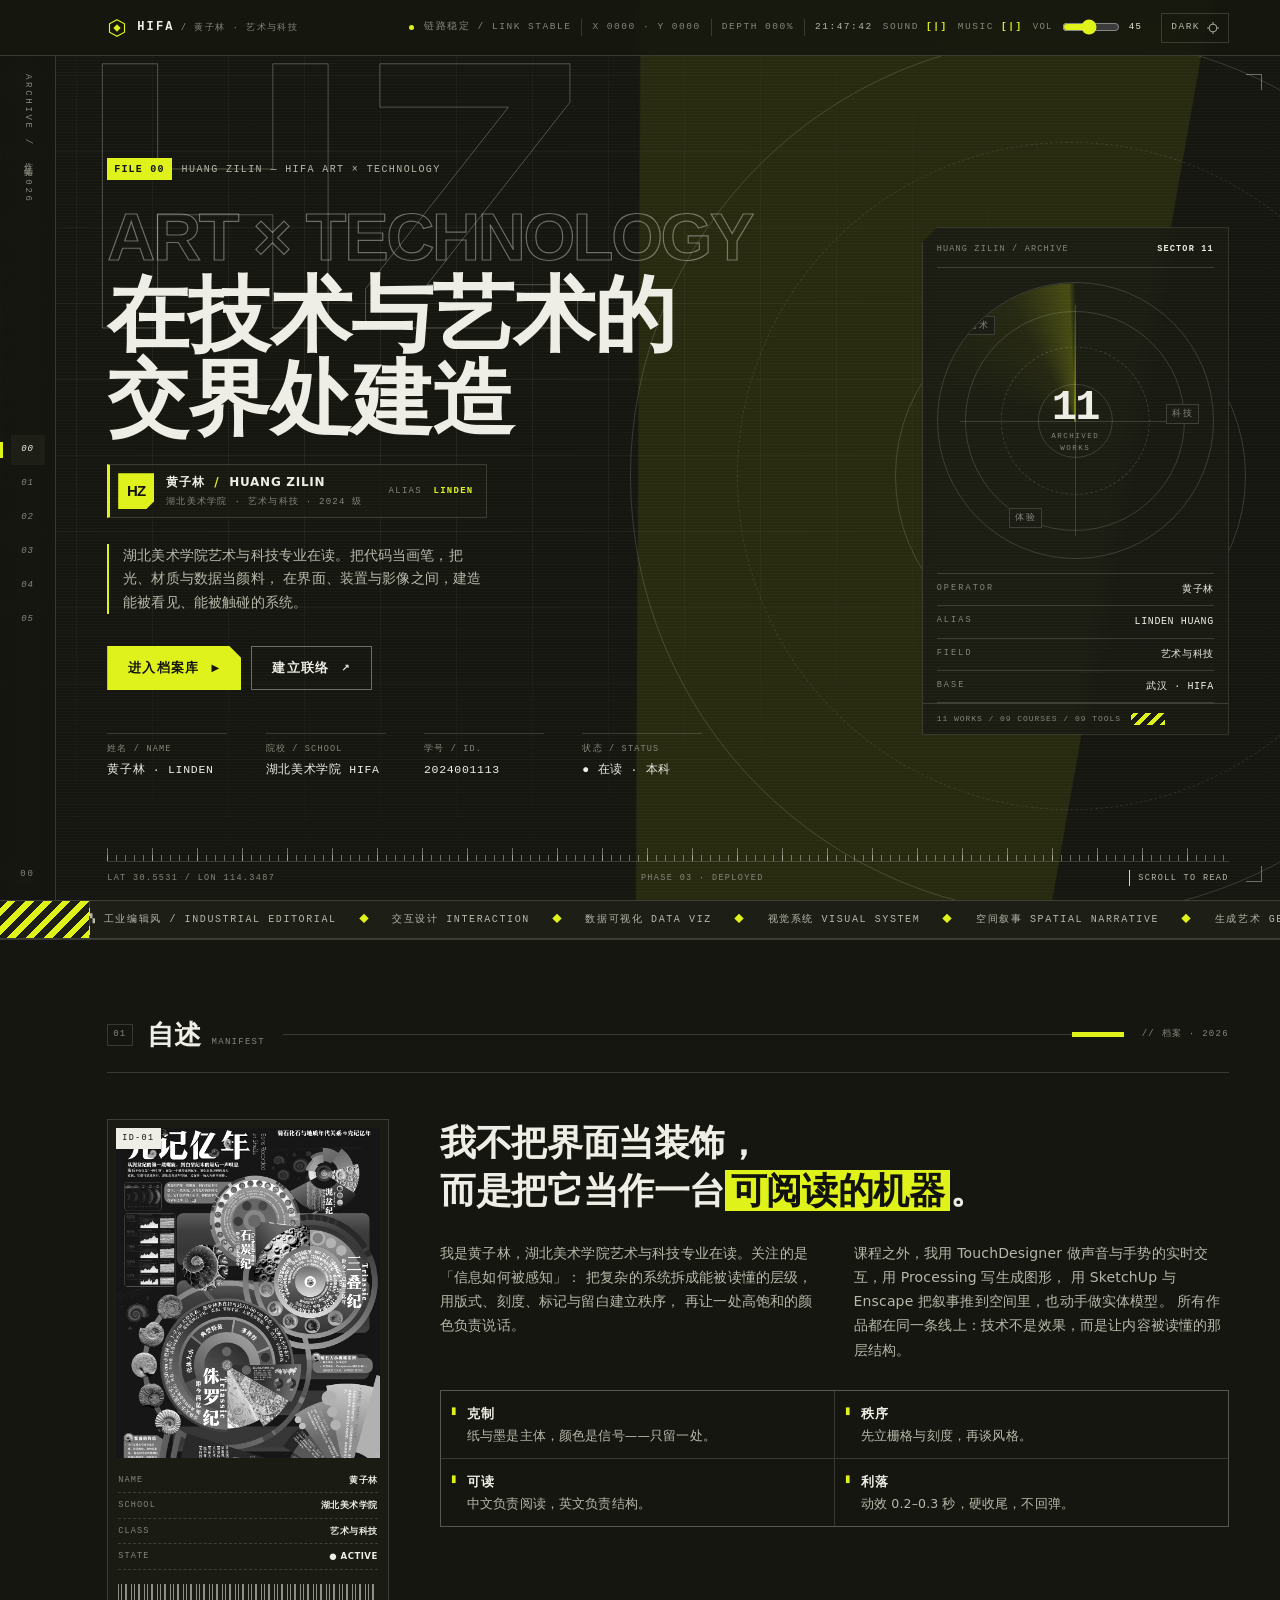
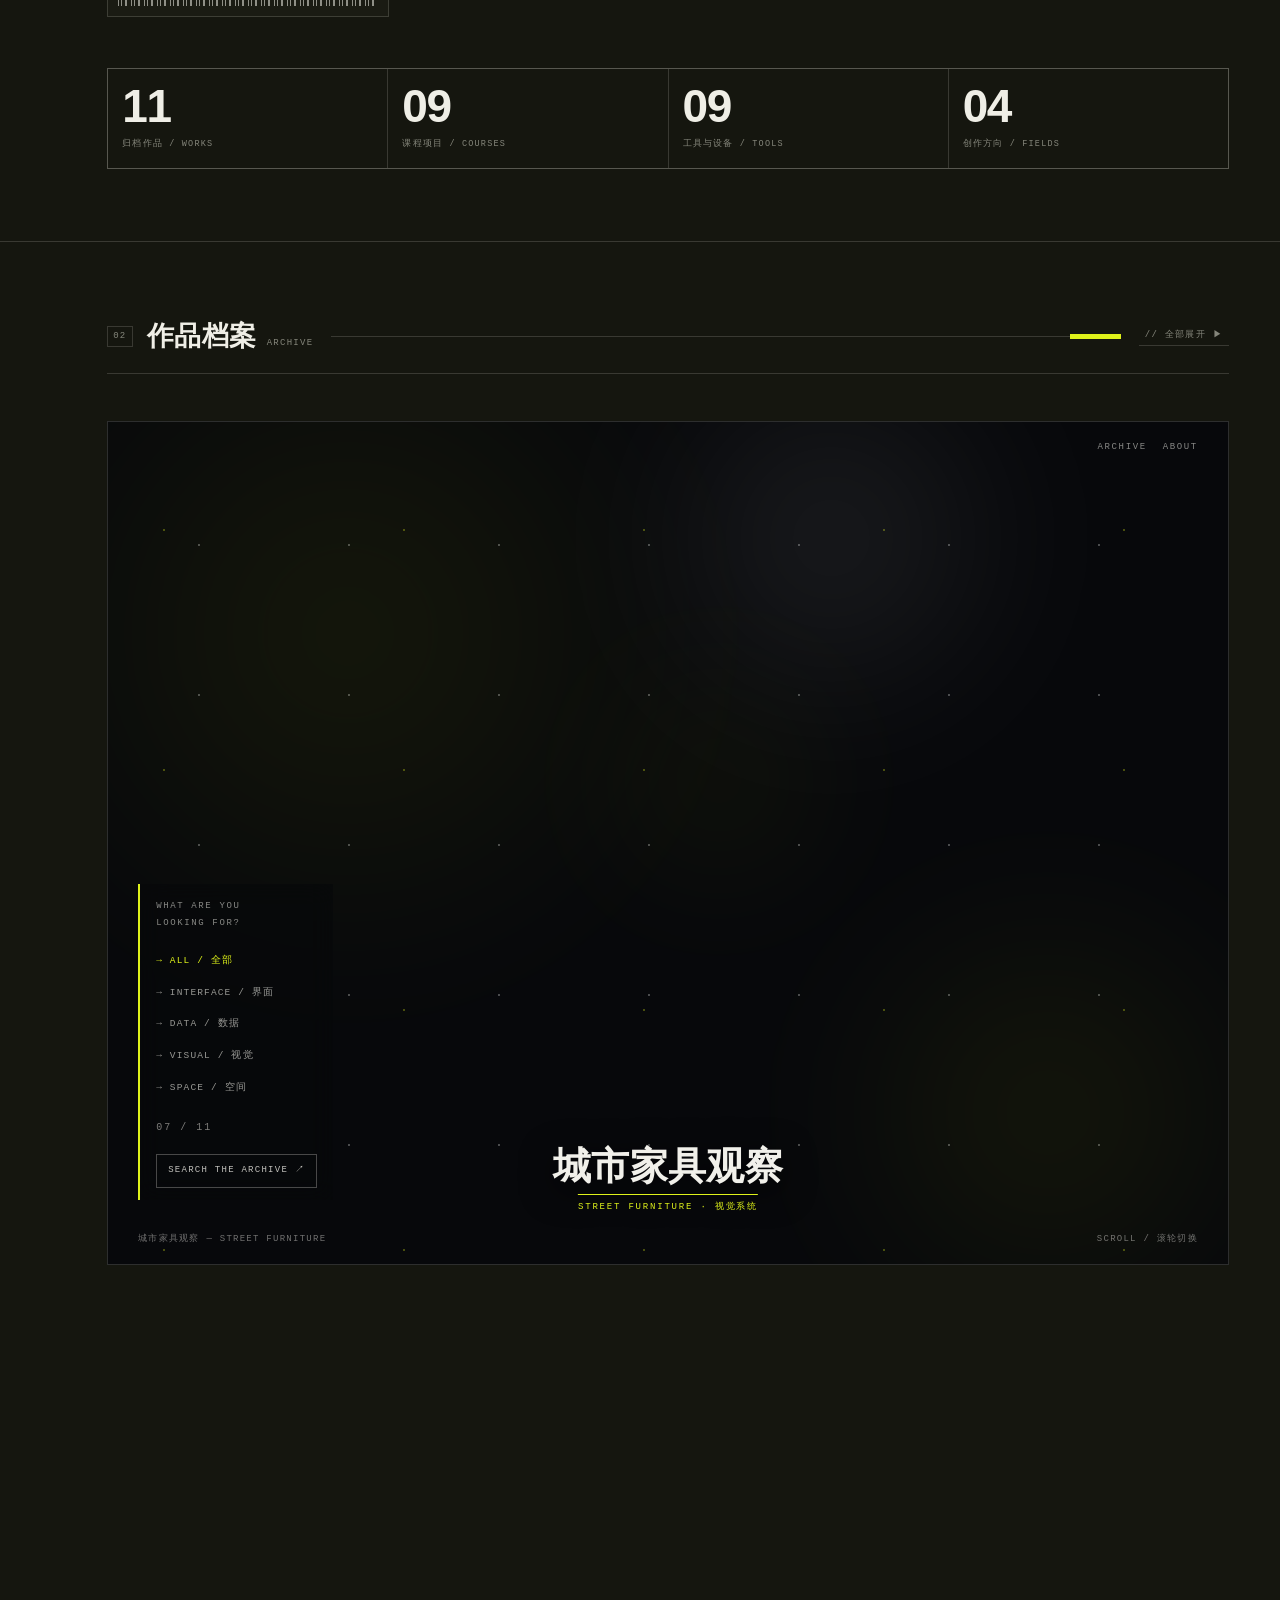
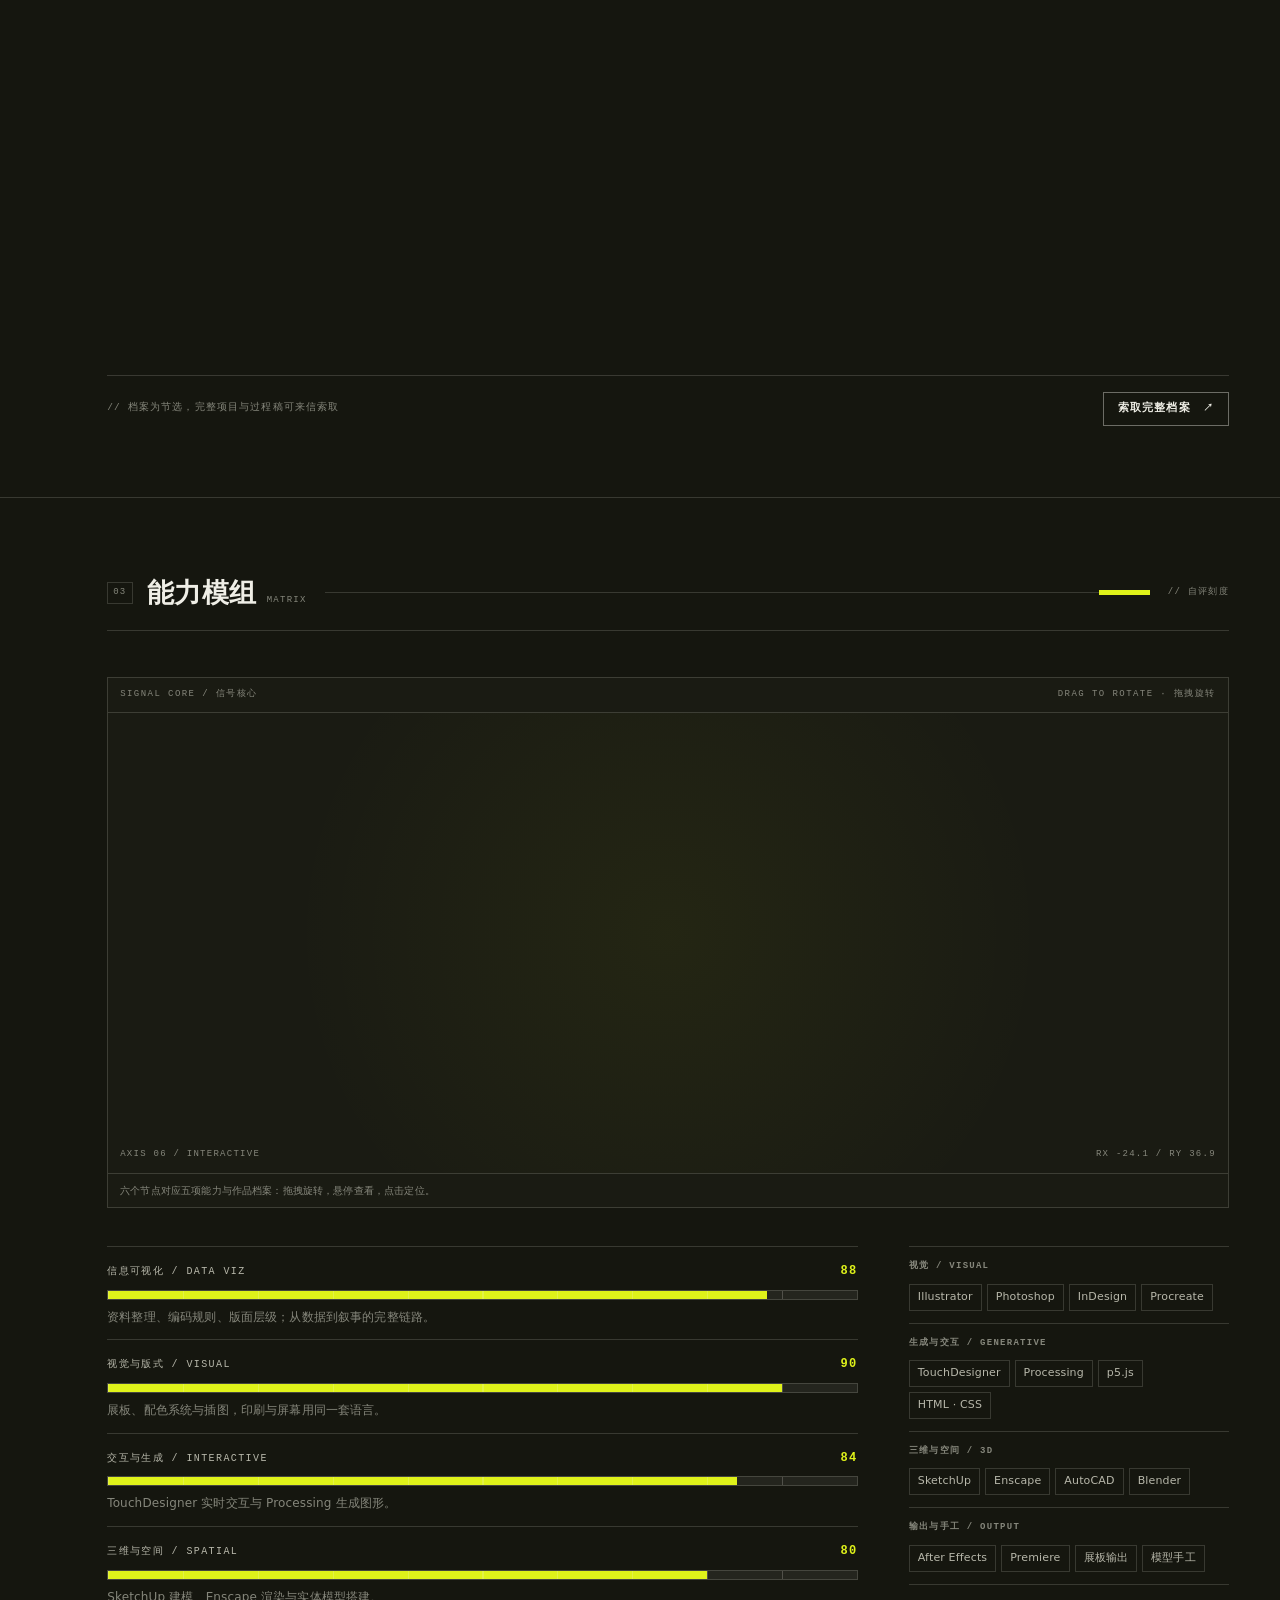
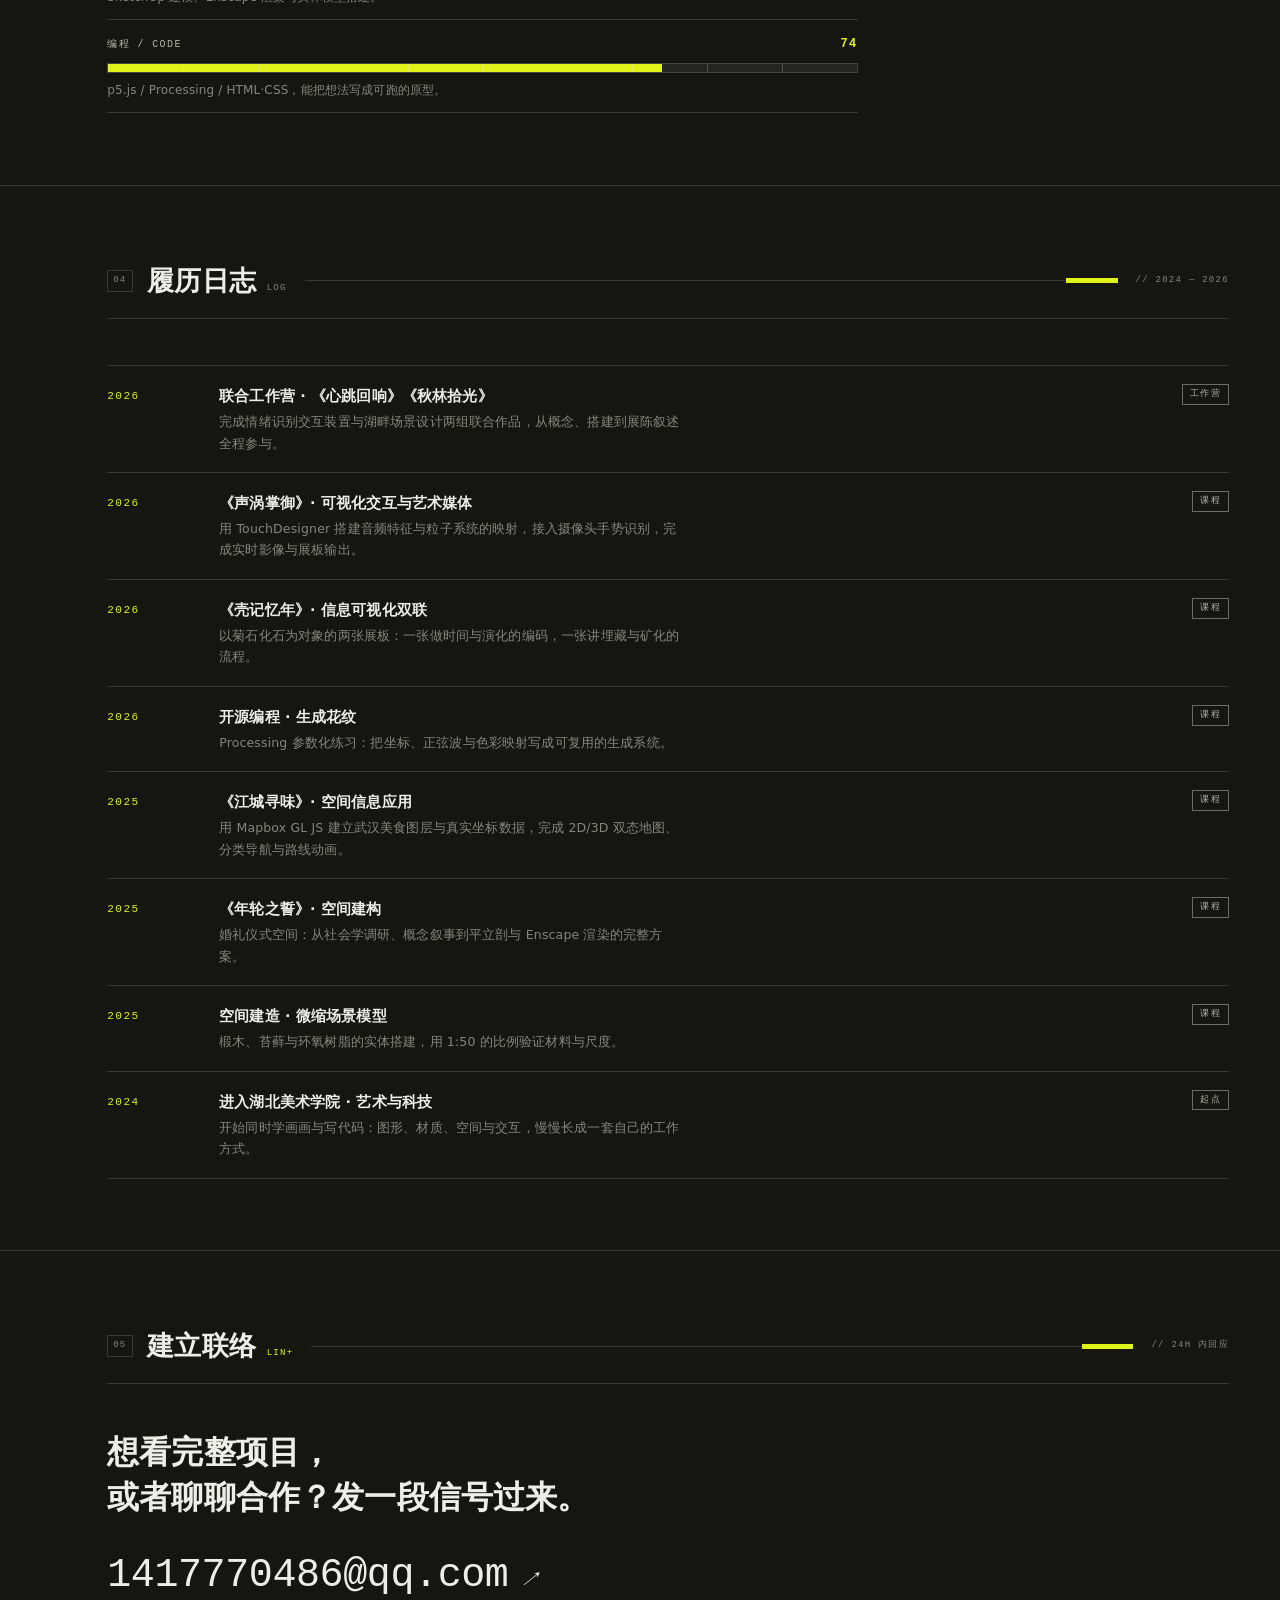
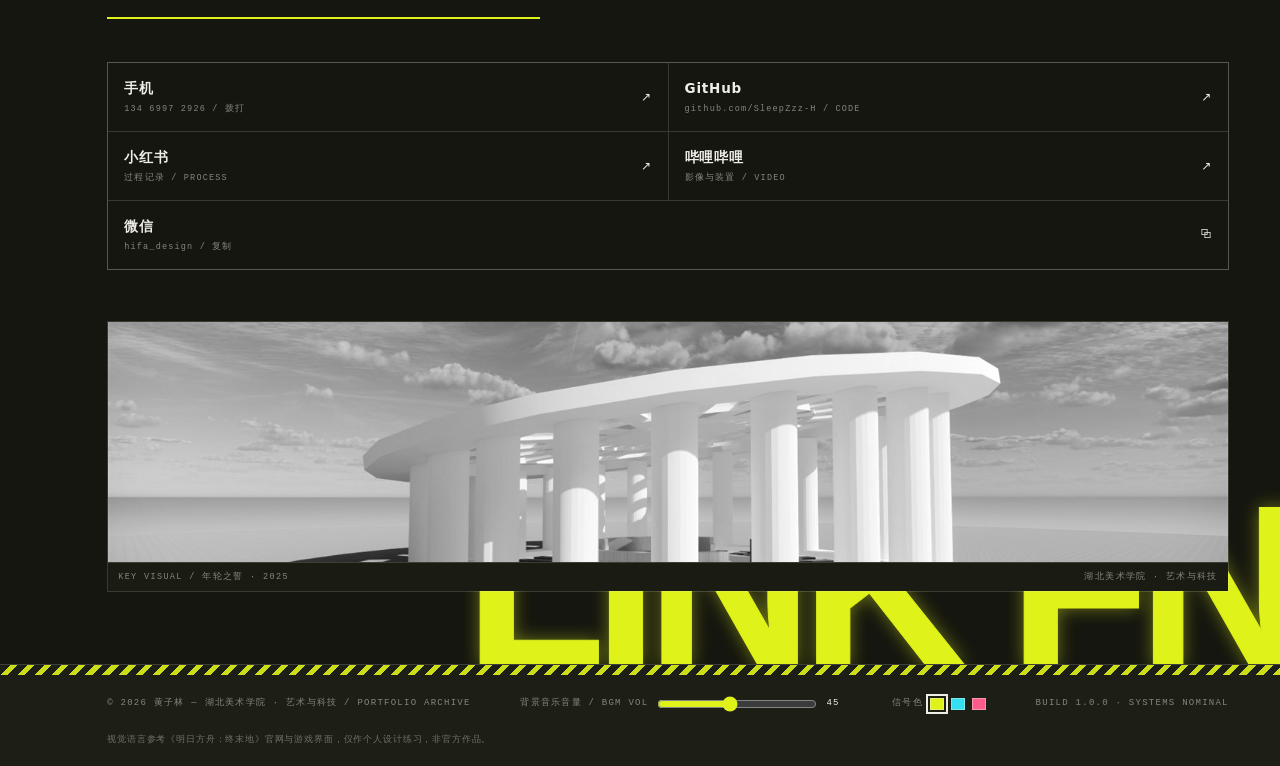
==== index.html @ 3659bac6 "Add bloom postprocessing and interactive 3D particles" ====
﻿<!DOCTYPE html>
<html lang="zh-CN" data-theme="dark" data-signal="yellow">
<head>
<meta charset="UTF-8" />
<meta name="viewport" content="width=device-width, initial-scale=1" />
<title>黄子林 — 艺术与科技 / PORTFOLIO ARCHIVE</title>
<meta name="description" content="黄子林，湖北美术学院艺术与科技专业。作品档案：信息可视化、交互与生成、视觉系统、空间叙事。" />
<meta name="theme-color" content="#15160f" />
<link rel="icon" href="data:image/svg+xml,%3Csvg xmlns='http://www.w3.org/2000/svg' viewBox='0 0 24 24'%3E%3Cpath d='M12 2 21 7v10l-9 5-9-5V7z' fill='none' stroke='%23e2f21a' stroke-width='1.6'/%3E%3Cpath d='M12 7.4 16.4 12 12 16.6 7.6 12z' fill='%23e2f21a'/%3E%3C/svg%3E" />
<link rel="preload" href="assets/works/portrait.jpg" as="image" />
<link rel="stylesheet" href="css/theme.css" />
<link rel="stylesheet" href="css/style.css" />
<script type="importmap">
{
  "imports": {
    "three": "./assets/vendor/three.module.js",
    "three/addons/": "./assets/vendor/addons/"
  }
}
</script>
<script>
document.documentElement.classList.add('js');
try {
  var t = localStorage.getItem('efl-theme');
  if (t) document.documentElement.dataset.theme = t;
  var s = localStorage.getItem('efl-signal');
  if (s) document.documentElement.dataset.signal = s;
} catch (e) {}
setTimeout(function () { document.documentElement.classList.add('is-ready'); }, 1600);
</script>
<noscript><style>.boot{display:none}.reveal{opacity:1!important;transform:none!important;filter:none!important}</style></noscript>
</head>
<body>

<!-- ============ 启动屏 ============ -->
<div class="boot" id="boot" aria-hidden="true">
  <div class="boot-grid" aria-hidden="true"></div>
  <div class="boot-scan" aria-hidden="true"></div>
  <div class="boot-head"><span>HIFA / ART × TECHNOLOGY</span><span>ID 2024001113</span></div>
  <div class="boot-core">
    <p class="boot-kicker">OPERATOR ARCHIVE — 档案加载中</p>
    <h2 class="boot-name">
      <span class="boot-l1" data-scramble>HUANG</span>
      <span class="boot-l2" data-scramble>ZILIN</span>
      <em class="boot-alias">LINDEN HUANG</em>
    </h2>
    <p class="boot-pinyin">黄 子 林 <i>/</i> HUANG ZILIN</p>
  </div>
  <div class="boot-foot">
    <div class="boot-track"><i></i></div>
    <p class="boot-s"><span data-boot>READING OPERATOR ID</span><b>00%</b></p>
  </div>
</div>

<!-- 滚动进度 -->
<div class="scroll-progress" aria-hidden="true"><i id="progressBar"></i></div>

<!-- 准星光标 -->
<div class="xhair" id="xhair" aria-hidden="true"><i class="xh-v"></i><i class="xh-h"></i><i class="xh-ring"></i><b class="xh-d"></b></div>

<!-- 固定坐标读数 -->
<div class="coord-hud" aria-hidden="true"><span>POINTER / 指针坐标</span><b id="hudXY">X 0000 · Y 0000</b></div>

<!-- 换色闪光 -->
<div class="flash" id="flash" aria-hidden="true"></div>

<!-- CRT 扫描线 -->
<div class="crt" aria-hidden="true"></div>

<!-- ============ 顶栏 ============ -->
<header class="bar">
  <a class="brand" href="#top" aria-label="回到首页">
    <svg class="brand-mark" viewBox="0 0 24 24" aria-hidden="true"><path d="M12 2 21 7v10l-9 5-9-5V7z" fill="none" stroke="currentColor" stroke-width="1.4"/><path d="M12 7.4 16.4 12 12 16.6 7.6 12z" fill="currentColor"/></svg>
    <span class="brand-txt">HIFA<em>/ 黄子林 · 艺术与科技</em></span>
  </a>
  <div class="bar-mid">
    <span class="pulse" aria-hidden="true"></span>
    <span>链路稳定 / LINK STABLE</span>
    <span class="bar-coords" id="coordXY" aria-hidden="true">X 0000 · Y 0000</span>
    <span class="bar-coords bar-coords-depth" id="coordDepth" aria-hidden="true">DEPTH 000%</span>
    <span class="bar-clock" id="clock" aria-hidden="true">00:00:00</span>
    <button class="sound-toggle" id="soundBtn" type="button" aria-pressed="false" aria-label="开启交互音效">SOUND <b>[|]</b></button>
    <button class="sound-toggle" id="musicBtn" type="button" aria-pressed="false" aria-label="开启背景音乐">MUSIC <b>[|]</b></button>
    <span class="vol-inline" title="背景音乐音量"><em>VOL</em><input type="range" data-music-vol min="0" max="100" value="45" aria-label="背景音乐音量" /><b>45</b></span>
  </div>
  <div class="bar-acts">
    <button class="ibtn" id="themeBtn" type="button" aria-label="切换明暗主题">
      <span class="ibtn-txt">DARK</span>
      <svg viewBox="0 0 16 16" aria-hidden="true"><circle cx="8" cy="8" r="5.2" fill="none" stroke="currentColor" stroke-width="1.2"/><path d="M8 0v3M8 13v3M0 8h3M13 8h3" stroke="currentColor" stroke-width="1.2"/></svg>
    </button>
    <button class="ibtn ibtn-menu" id="menuBtn" type="button" aria-expanded="false" aria-controls="drawer">
      <span class="ibtn-txt">MENU</span>
      <span class="burger" aria-hidden="true"><i></i><i></i><i></i></span>
    </button>
  </div>
</header>

<!-- ============ 侧边导航 ============ -->
<aside class="rail" aria-label="章节导航">
  <span class="rail-tag">ARCHIVE / 作品集 2026</span>
  <nav class="rail-nav" id="railNav">
    <a href="#top" data-sec="top"><i>00</i><span>INDEX</span></a>
    <a href="#manifest" data-sec="manifest"><i>01</i><span>MANIFEST</span></a>
    <a href="#works" data-sec="works"><i>02</i><span>ARCHIVE</span></a>
    <a href="#capability" data-sec="capability"><i>03</i><span>MATRIX</span></a>
    <a href="#log" data-sec="log"><i>04</i><span>LOG</span></a>
    <a href="#link" data-sec="link"><i>05</i><span>LINK</span></a>
  </nav>
  <span class="rail-no" id="railNo">00</span>
</aside>

<main id="top">

  <!-- ============ 主视觉 ============ -->
  <section class="hero">
    <div class="hero-grid" aria-hidden="true"></div>
    <div class="hero-arc" aria-hidden="true"></div>
    <div class="hero-slash" aria-hidden="true"></div>
    <div class="brackets" aria-hidden="true"><i></i><i></i><i></i><i></i></div>

    <div class="hero-main">
      <p class="kicker">
        <span class="kicker-tag">FILE 00</span>
        <span>HUANG ZILIN — HIFA ART × TECHNOLOGY</span>
      </p>

      <h1 class="h1">
        <span class="h1-en" data-scramble aria-hidden="true">ART × TECHNOLOGY</span>
        <span class="h1-cn">在技术与艺术的<br />交界处建造</span>
      </h1>

      <div class="hero-signature">
        <span class="hz-seal" aria-hidden="true">HZ</span>
        <div class="hz-id">
          <b>黄子林 <i>/</i> HUANG ZILIN</b>
          <span>湖北美术学院 · 艺术与科技 · 2024 级</span>
        </div>
        <span class="hz-alias">ALIAS <b>LINDEN</b></span>
      </div>

      <p class="lede">
        湖北美术学院艺术与科技专业在读。把代码当画笔，把光、材质与数据当颜料，
        在界面、装置与影像之间，建造能被看见、能被触碰的系统。
      </p>

      <div class="hero-btns">
        <a class="btn btn-solid" href="#works"><span>进入档案库</span><i class="btn-ico">▶</i></a>
        <a class="btn btn-line" href="#link"><span>建立联络</span><i class="btn-ico">↗</i></a>
      </div>

      <dl class="hero-meta">
        <div><dt>姓名 / NAME</dt><dd>黄子林 · LINDEN</dd></div>
        <div><dt>院校 / SCHOOL</dt><dd>湖北美术学院 HIFA</dd></div>
        <div><dt>学号 / ID.</dt><dd>2024001113</dd></div>
        <div><dt>状态 / STATUS</dt><dd class="sig">● 在读 · 本科</dd></div>
      </dl>
    </div>

    <aside class="hcard">
      <div class="hcard-head">
        <span>HUANG ZILIN / ARCHIVE</span><b data-scramble>SECTOR 11</b>
      </div>
      <div class="radar">
        <i class="ring r1"></i><i class="ring r2"></i><i class="ring r3"></i>
        <i class="radar-sweep"></i>
        <i class="radar-cross"></i>
        <div class="radar-core">
          <b>11</b><span>ARCHIVED<br />WORKS</span>
        </div>
        <span class="radar-tag rt1">艺术</span>
        <span class="radar-tag rt2">科技</span>
        <span class="radar-tag rt3">体验</span>
      </div>
      <dl class="hcard-rows">
        <div><dt>OPERATOR</dt><dd>黄子林</dd></div>
        <div><dt>ALIAS</dt><dd>LINDEN HUANG</dd></div>
        <div><dt>FIELD</dt><dd>艺术与科技</dd></div>
        <div><dt>BASE</dt><dd>武汉 · HIFA</dd></div>
      </dl>
      <div class="hcard-bar">
        <span>11 WORKS / 09 COURSES / 09 TOOLS</span>
        <i class="hatch" aria-hidden="true"></i>
      </div>
    </aside>

    <div class="hero-foot">
      <div class="ruler" aria-hidden="true"></div>
      <div class="hero-foot-row">
        <span data-hudline>LAT 30.5531 / LON 114.3487</span>
        <span data-hudline>PHASE 03 · DEPLOYED</span>
        <a class="scroll-hint" href="#manifest"><i aria-hidden="true"></i>SCROLL TO READ</a>
      </div>
    </div>
  </section>

  <!-- ============ 跑马灯 ============ -->
  <div class="ticker" aria-hidden="true">
    <i class="ticker-hatch"></i>
    <div class="ticker-track">
      <span>▚ 工业编辑风 / INDUSTRIAL EDITORIAL</span><span>◆</span>
      <span>交互设计 INTERACTION</span><span>◆</span>
      <span>数据可视化 DATA VIZ</span><span>◆</span>
      <span>视觉系统 VISUAL SYSTEM</span><span>◆</span>
      <span>空间叙事 SPATIAL NARRATIVE</span><span>◆</span>
      <span>生成艺术 GENERATIVE</span><span>◆</span>
      <span>▚ 工业编辑风 / INDUSTRIAL EDITORIAL</span><span>◆</span>
      <span>交互设计 INTERACTION</span><span>◆</span>
      <span>数据可视化 DATA VIZ</span><span>◆</span>
      <span>视觉系统 VISUAL SYSTEM</span><span>◆</span>
      <span>空间叙事 SPATIAL NARRATIVE</span><span>◆</span>
      <span>生成艺术 GENERATIVE</span><span>◆</span>
    </div>
  </div>

  <!-- ============ 01 自述 ============ -->
  <section class="sec" id="manifest">
    <header class="sec-head reveal">
      <span class="sec-idx">01</span>
      <h2 class="sec-title">自述<span class="en" data-scramble>MANIFEST</span></h2>
      <span class="sec-rule"></span>
      <span class="sec-meta">// 档案 · 2026</span>
    </header>

    <div class="manifest">
      <figure class="mcard reveal">
        <div class="mcard-media">
          <img src="assets/works/portrait.jpg" alt="档案配图：《壳记忆年》信息可视化版面局部" loading="lazy" decoding="async" />
          <i class="mcard-scan" aria-hidden="true"></i>
          <span class="mcard-idx">ID-01</span>
        </div>
        <figcaption class="mcard-kv">
          <div><span>NAME</span><b>黄子林</b></div>
          <div><span>SCHOOL</span><b>湖北美术学院</b></div>
          <div><span>CLASS</span><b>艺术与科技</b></div>
          <div><span>STATE</span><b class="sig">● ACTIVE</b></div>
        </figcaption>
        <div class="mcard-code" aria-hidden="true"></div>
      </figure>

      <div class="manifest-body">
        <p class="lead reveal">
          我不把界面当装饰，<br />
          而是把它当作一台<em>可阅读的机器</em>。
        </p>
        <div class="prose reveal">
          <p>
            我是黄子林，湖北美术学院艺术与科技专业在读。关注的是「信息如何被感知」：
            把复杂的系统拆成能被读懂的层级，用版式、刻度、标记与留白建立秩序，
            再让一处高饱和的颜色负责说话。
          </p>
          <p>
            课程之外，我用 TouchDesigner 做声音与手势的实时交互，用 Processing 写生成图形，
            用 SketchUp 与 Enscape 把叙事推到空间里，也动手做实体模型。
            所有作品都在同一条线上：技术不是效果，而是让内容被读懂的那层结构。
          </p>
        </div>
        <ul class="principles reveal">
          <li><b>克制</b><span>纸与墨是主体，颜色是信号——只留一处。</span></li>
          <li><b>秩序</b><span>先立栅格与刻度，再谈风格。</span></li>
          <li><b>可读</b><span>中文负责阅读，英文负责结构。</span></li>
          <li><b>利落</b><span>动效 0.2–0.3 秒，硬收尾，不回弹。</span></li>
        </ul>
      </div>
    </div>

    <div class="stats reveal">
      <div class="stat"><b>11</b><span>归档作品 / WORKS</span></div>
      <div class="stat"><b>09</b><span>课程项目 / COURSES</span></div>
      <div class="stat"><b>09</b><span>工具与设备 / TOOLS</span></div>
      <div class="stat"><b>04</b><span>创作方向 / FIELDS</span></div>
    </div>
  </section>

  <!-- ============ 02 作品 ============ -->
  <section class="sec" id="works">
    <header class="sec-head reveal">
      <span class="sec-idx">02</span>
      <h2 class="sec-title">作品档案<span class="en" data-scramble>ARCHIVE</span></h2>
      <span class="sec-rule"></span>
      <button class="sec-meta sec-meta-btn" type="button" data-open-first>// 全部展开 ▶</button>
    </header>

    <div class="orbit-wrap" id="orbitWrap">
      <div class="orbit-stage" id="orbitStage">
        <div class="orbit-bg" aria-hidden="true"><i></i><i></i><i></i><i></i><canvas id="orbitParticles"></canvas></div>
        <canvas class="orbit-gl" id="orbitGL" aria-hidden="true"></canvas>
        <div class="orbit-track" id="orbitTrack"></div>
        <div class="gl-caption" id="glCaption" aria-hidden="true"><b>—</b><span>—</span></div>

        <aside class="orbit-panel">
          <p class="orbit-q">WHAT ARE YOU<br />LOOKING FOR?</p>
          <ul class="orbit-nav" id="orbitNav">
            <li><button type="button" data-filter="all" class="is-on">→ ALL / 全部</button></li>
            <li><button type="button" data-filter="interface">→ INTERFACE / 界面</button></li>
            <li><button type="button" data-filter="dataviz">→ DATA / 数据</button></li>
            <li><button type="button" data-filter="visual">→ VISUAL / 视觉</button></li>
            <li><button type="button" data-filter="space">→ SPACE / 空间</button></li>
          </ul>
          <span class="orbit-idx" id="orbitIndex">01 / 11</span>
          <button type="button" class="orbit-enter" id="orbitEnter">SEARCH THE ARCHIVE ↗</button>
        </aside>

        <div class="orbit-top"><a href="#works">ARCHIVE</a><a href="#link">ABOUT</a></div>
        <div class="orbit-foot"><span id="orbitName">—</span><span>SCROLL / 滚轮切换</span></div>
      </div>
    </div>

    <div class="sec-foot reveal">
      <span>// 档案为节选，完整项目与过程稿可来信索取</span>
      <a class="btn btn-line btn-sm" href="#link"><span>索取完整档案</span><i class="btn-ico">↗</i></a>
    </div>
  </section>

  <!-- ============ 03 能力 ============ -->
  <section class="sec" id="capability">
    <header class="sec-head reveal">
      <span class="sec-idx">03</span>
      <h2 class="sec-title">能力模组<span class="en" data-scramble>MATRIX</span></h2>
      <span class="sec-rule"></span>
      <span class="sec-meta">// 自评刻度</span>
    </header>

    <div class="core-panel reveal">
      <div class="core-head"><span>SIGNAL CORE / 信号核心</span><span>DRAG TO ROTATE · 拖拽旋转</span></div>
      <div class="core-stage" id="coreStage">
        <canvas id="coreCanvas" aria-label="可拖拽旋转的三维信号核心，六个节点对应六项能力"></canvas>
        <div class="core-tip" id="coreTip" aria-hidden="true"></div>
        <div class="core-hud" aria-hidden="true"><span>AXIS 06 / INTERACTIVE</span><span id="coreRead">RX +00.0 / RY +00.0</span></div>
      </div>
      <p class="core-note">六个节点对应五项能力与作品档案：拖拽旋转，悬停查看，点击定位。</p>
    </div>

    <div class="cap">
      <div class="cap-bars reveal">
        <div class="capbar"><div class="bar-top"><span>信息可视化 / DATA VIZ</span><b>88</b></div><div class="bar-track"><i style="--v:88%"></i><em class="ticks"></em></div><p>资料整理、编码规则、版面层级；从数据到叙事的完整链路。</p></div>
        <div class="capbar"><div class="bar-top"><span>视觉与版式 / VISUAL</span><b>90</b></div><div class="bar-track"><i style="--v:90%"></i><em class="ticks"></em></div><p>展板、配色系统与插图，印刷与屏幕用同一套语言。</p></div>
        <div class="capbar"><div class="bar-top"><span>交互与生成 / INTERACTIVE</span><b>84</b></div><div class="bar-track"><i style="--v:84%"></i><em class="ticks"></em></div><p>TouchDesigner 实时交互与 Processing 生成图形。</p></div>
        <div class="capbar"><div class="bar-top"><span>三维与空间 / SPATIAL</span><b>80</b></div><div class="bar-track"><i style="--v:80%"></i><em class="ticks"></em></div><p>SketchUp 建模、Enscape 渲染与实体模型搭建。</p></div>
        <div class="capbar"><div class="bar-top"><span>编程 / CODE</span><b>74</b></div><div class="bar-track"><i style="--v:74%"></i><em class="ticks"></em></div><p>p5.js / Processing / HTML·CSS，能把想法写成可跑的原型。</p></div>
      </div>

      <aside class="cap-tools reveal">
        <div class="tools-group">
          <h3>视觉 / VISUAL</h3>
          <ul><li>Illustrator</li><li>Photoshop</li><li>InDesign</li><li>Procreate</li></ul>
        </div>
        <div class="tools-group">
          <h3>生成与交互 / GENERATIVE</h3>
          <ul><li>TouchDesigner</li><li>Processing</li><li>p5.js</li><li>HTML · CSS</li></ul>
        </div>
        <div class="tools-group">
          <h3>三维与空间 / 3D</h3>
          <ul><li>SketchUp</li><li>Enscape</li><li>AutoCAD</li><li>Blender</li></ul>
        </div>
        <div class="tools-group">
          <h3>输出与手工 / OUTPUT</h3>
          <ul><li>After Effects</li><li>Premiere</li><li>展板输出</li><li>模型手工</li></ul>
        </div>
      </aside>
    </div>
  </section>

  <!-- ============ 04 履历 ============ -->
  <section class="sec" id="log">
    <header class="sec-head reveal">
      <span class="sec-idx">04</span>
      <h2 class="sec-title">履历日志<span class="en" data-scramble>LOG</span></h2>
      <span class="sec-rule"></span>
      <span class="sec-meta">// 2024 — 2026</span>
    </header>

    <ol class="log">
            <li class="reveal">
        <span class="log-year">2026</span>
        <div class="log-body"><h3>联合工作营 · 《心跳回响》《秋林拾光》</h3><p>完成情绪识别交互装置与湖畔场景设计两组联合作品，从概念、搭建到展陈叙述全程参与。</p></div>
        <span class="log-tag">工作营</span>
      </li>
      <li class="reveal">
        <span class="log-year">2026</span>
        <div class="log-body"><h3>《声涡掌御》· 可视化交互与艺术媒体</h3><p>用 TouchDesigner 搭建音频特征与粒子系统的映射，接入摄像头手势识别，完成实时影像与展板输出。</p></div>
        <span class="log-tag">课程</span>
      </li>
      <li class="reveal">
        <span class="log-year">2026</span>
        <div class="log-body"><h3>《壳记忆年》· 信息可视化双联</h3><p>以菊石化石为对象的两张展板：一张做时间与演化的编码，一张讲埋藏与矿化的流程。</p></div>
        <span class="log-tag">课程</span>
      </li>
      <li class="reveal">
        <span class="log-year">2026</span>
        <div class="log-body"><h3>开源编程 · 生成花纹</h3><p>Processing 参数化练习：把坐标、正弦波与色彩映射写成可复用的生成系统。</p></div>
        <span class="log-tag">课程</span>
      </li>
      <li class="reveal"><span class="log-year">2025</span><div class="log-body"><h3>《江城寻味》· 空间信息应用</h3><p>用 Mapbox GL JS 建立武汉美食图层与真实坐标数据，完成 2D/3D 双态地图、分类导航与路线动画。</p></div><span class="log-tag">课程</span></li>
      <li class="reveal">
        <span class="log-year">2025</span>
        <div class="log-body"><h3>《年轮之誓》· 空间建构</h3><p>婚礼仪式空间：从社会学调研、概念叙事到平立剖与 Enscape 渲染的完整方案。</p></div>
        <span class="log-tag">课程</span>
      </li>
      <li class="reveal">
        <span class="log-year">2025</span>
        <div class="log-body"><h3>空间建造 · 微缩场景模型</h3><p>椴木、苔藓与环氧树脂的实体搭建，用 1:50 的比例验证材料与尺度。</p></div>
        <span class="log-tag">课程</span>
      </li>
      <li class="reveal">
        <span class="log-year">2024</span>
        <div class="log-body"><h3>进入湖北美术学院 · 艺术与科技</h3><p>开始同时学画画与写代码：图形、材质、空间与交互，慢慢长成一套自己的工作方式。</p></div>
        <span class="log-tag">起点</span>
      </li>
    </ol>
  </section>

  <!-- ============ 05 联络 ============ -->
  <section class="sec link" id="link">
    <div class="link-ghost" data-scramble aria-hidden="true">LINK UP</div>
    <header class="sec-head reveal">
      <span class="sec-idx">05</span>
      <h2 class="sec-title">建立联络<span class="en" data-scramble>LINK</span></h2>
      <span class="sec-rule"></span>
      <span class="sec-meta">// 24H 内回应</span>
    </header>

    <div class="link-main">
      <p class="link-lead reveal">想看完整项目，<br />或者聊聊合作？发一段信号过来。</p>
      <a class="mail reveal" href="mailto:1417770486@qq.com">
        <span>1417770486@qq.com</span><i aria-hidden="true">↗</i>
      </a>
      <ul class="link-list reveal">
        <li><a href="tel:13469972926"><b>手机</b><span>134 6997 2926 / 拨打</span><i>↗</i></a></li>
        <li><a href="https://github.com/SleepZzz-H" target="_blank" rel="noopener"><b>GitHub</b><span>github.com/SleepZzz-H / CODE</span><i>↗</i></a></li>
        <li><a href="#" rel="noopener"><b>小红书</b><span>过程记录 / PROCESS</span><i>↗</i></a></li>
        <li><a href="#" rel="noopener"><b>哔哩哔哩</b><span>影像与装置 / VIDEO</span><i>↗</i></a></li>
        <li><a href="#" data-copy="hifa_design"><b>微信</b><span>hifa_design / 复制</span><i>⧉</i></a></li>
      </ul>
    </div>

    <figure class="link-kv reveal">
      <img src="assets/works/keyvisual.jpg" alt="《年轮之誓》婚礼仪式空间 Enscape 渲染" loading="lazy" decoding="async" />
      <figcaption><span>KEY VISUAL / 年轮之誓 · 2025</span><span>湖北美术学院 · 艺术与科技</span></figcaption>
    </figure>
  </section>
</main>

<footer class="foot">
  <i class="foot-hatch" aria-hidden="true"></i>
  <div class="foot-row">
    <span>© 2026 黄子林 — 湖北美术学院 · 艺术与科技 / PORTFOLIO ARCHIVE</span>
    <div class="vol-control"><span>背景音乐音量 / BGM VOL</span><input type="range" data-music-vol min="0" max="100" value="45" aria-label="背景音乐音量" /><b>45</b></div>
    <div class="signal-picker" role="group" aria-label="信号色切换">
      <span>信号色</span>
      <button type="button" data-signal="yellow" class="is-on" aria-label="信号黄"></button>
      <button type="button" data-signal="cyan" aria-label="信号青"></button>
      <button type="button" data-signal="rose" aria-label="信号粉"></button>
    </div>
    <span class="foot-ver">BUILD 1.0.0 · SYSTEMS NOMINAL</span>
  </div>
  <p class="foot-note">视觉语言参考《明日方舟：终末地》官网与游戏界面，仅作个人设计练习，非官方作品。</p>
</footer>

<!-- ============ 移动端抽屉 ============ -->
<nav class="drawer" id="drawer" aria-label="移动端导航">
  <a href="#top" data-close-drawer><i>00</i>INDEX<span>主视觉</span></a>
  <a href="#manifest" data-close-drawer><i>01</i>MANIFEST<span>自述</span></a>
  <a href="#works" data-close-drawer><i>02</i>ARCHIVE<span>作品</span></a>
  <a href="#capability" data-close-drawer><i>03</i>MATRIX<span>能力</span></a>
  <a href="#log" data-close-drawer><i>04</i>LOG<span>履历</span></a>
  <a href="#link" data-close-drawer><i>05</i>LINK<span>联络</span></a>
</nav>

<!-- ============ 作品详情弹窗 ============ -->
<div class="modal" id="modal" role="dialog" aria-modal="true" aria-labelledby="mTitle" aria-hidden="true">
  <div class="modal-scrim" data-close></div>
  <div class="modal-panel">
    <div class="brackets" aria-hidden="true"><i></i><i></i><i></i><i></i></div>
    <header class="modal-head">
      <span class="m-no" id="mNo">01</span>
      <span class="m-cat" id="mCat">界面交互</span>
      <button class="ibtn m-close" type="button" data-close aria-label="关闭">
        <svg viewBox="0 0 16 16" aria-hidden="true"><path d="M3 3l10 10M13 3L3 13" stroke="currentColor" stroke-width="1.4"/></svg>
      </button>
    </header>
    <div class="modal-body">
      <figure class="m-media">
        <img id="mImg" src="" alt="" />
        <div class="m-video-wrap" id="mVideoWrap" hidden>
          <video id="mVideo" controls playsinline preload="none"></video>
          <span class="m-video-tag">PROCESS FILM / 过程影像</span>
        </div>
        <div class="m-gallery" id="mGallery" hidden></div>
      </figure>
      <div class="m-info">
        <h3 id="mTitle">—</h3>
        <p class="m-en" id="mEn">—</p>
        <p class="m-desc" id="mDesc">—</p>
        <dl class="m-spec" id="mSpec"></dl>
      </div>
      <div class="m-embed" id="mEmbed" hidden>
        <div class="m-embed-bar"><span>INTERACTIVE MAP / 交互网页</span><a id="mEmbedOpen" href="#" target="_blank" rel="noopener">新窗口打开 ↗</a></div>
        <iframe id="mFrame" title="江城寻味 · 武汉美食地图（交互网页）" loading="lazy" allow="fullscreen"></iframe>
      </div>
    </div>
    <footer class="modal-foot">
      <button class="m-nav" type="button" data-step="-1">← 上一份</button>
      <span class="m-count" id="mCount">01 / 11</span>
      <button class="m-nav" type="button" data-step="1">下一份 →</button>
    </footer>
  </div>
</div>

<!-- ============ 图片放大预览 ============ -->
<div class="lightbox" id="lightbox" role="dialog" aria-modal="true" aria-label="图片预览" aria-hidden="true">
  <span class="lb-count" id="lbCount">01 / 01</span>
  <button class="lb-close" type="button" data-lb-close aria-label="关闭预览">×</button>
  <button class="lb-nav lb-prev" type="button" data-lb-step="-1" aria-label="上一张">←</button>
  <img id="lbImg" src="" alt="" />
  <button class="lb-nav lb-next" type="button" data-lb-step="1" aria-label="下一张">→</button>
  <span class="lb-cap" id="lbCap"></span>
</div>

<script src="js/data.js"></script>
<script src="js/main.js"></script>
<script type="module" src="js/orbit3d.js"></script>
</body>
</html>
---- css/theme.css ----
/* ============================================================
   endfield-portfolio · theme.css
   设计令牌 + 母题原语（切角 / 角括号 / 斜纹 / 刻度 / 镂空字）
   ============================================================ */

/* ---------- 1. 令牌 ---------- */
:root {
  /* 纸与墨 */
  --paper: #f1f0ea;
  --paper-2: #e6e5dd;
  --panel: #f8f7f2;
  --ink: #11120e;
  --ink-soft: #4c4d44;
  --ink-mute: #7d7e73;
  --line: rgba(17, 18, 14, .18);
  --line-2: rgba(17, 18, 14, .42);
  --line-3: rgba(17, 18, 14, .08);

  /* 信号色（全站唯一高饱和色） */
  --signal: #dff21a;
  --on-signal: #11120e;

  /* 反色块（不随主题变化，用于强调） */
  --soot: #14150f;
  --on-soot: #efeee6;

  /* 形状与节奏 */
  --cut: 14px;
  --bar: 56px;
  --rail: 56px;
  --padl: calc(var(--rail) + var(--gut));
  --gut: clamp(16px, 4vw, 64px);
  --sp: clamp(44px, 5.6vw, 84px);

  /* 字体 */
  --font-cn: "PingFang SC", "HarmonyOS Sans SC", "Microsoft YaHei", "Noto Sans SC", system-ui, sans-serif;
  --font-mono: "JetBrains Mono", "Cascadia Mono", "SFMono-Regular", Consolas, ui-monospace, monospace;
  --font-dis: "Archivo", "Arial Black", "Helvetica Neue", Arial, "Microsoft YaHei", sans-serif;

  /* 动效：短、硬、无回弹 */
  --dur: .24s;
  --dur-l: .62s;
  --ease: cubic-bezier(.22, .68, .24, 1);
}

html[data-theme="dark"] {
  --paper: #15160f;
  --paper-2: #1d1e16;
  --panel: #1a1b13;
  --ink: #efeee6;
  --ink-soft: #b7b7aa;
  --ink-mute: #85867b;
  --line: rgba(239, 238, 230, .16);
  --line-2: rgba(239, 238, 230, .4);
  --line-3: rgba(239, 238, 230, .07);
  --soot: #efeee6;
  --on-soot: #11120e;
}

html[data-signal="cyan"] { --signal: #34e0f0; }
html[data-signal="rose"] { --signal: #ff5c8a; }
html[data-signal="cyan"] body,
html[data-signal="rose"] body { --on-signal: #11120e; }

/* ---------- 2. 基础 ---------- */
*, *::before, *::after { box-sizing: border-box; }

html {
  -webkit-text-size-adjust: 100%;
  scroll-behavior: smooth;
}

body {
  margin: 0;
  background: var(--paper);
  color: var(--ink);
  font-family: var(--font-cn);
  font-size: 15px;
  line-height: 1.72;
  letter-spacing: .01em;
  overflow-x: hidden;
  -webkit-font-smoothing: antialiased;
  transition: background var(--dur-l) var(--ease), color var(--dur-l) var(--ease);
}

/* 纸张纹理：极细点阵 + 边缘暗角 */
body::before {
  content: "";
  position: fixed;
  inset: 0;
  z-index: 1;
  pointer-events: none;
  background-image: radial-gradient(var(--ink) .6px, transparent .6px);
  background-size: 6px 6px;
  opacity: .05;
  mix-blend-mode: multiply;
}
html[data-theme="dark"] body::before { mix-blend-mode: screen; opacity: .045; }

body::after {
  content: "";
  position: fixed;
  inset: 0;
  z-index: 1;
  pointer-events: none;
  background: radial-gradient(120% 90% at 50% 40%, transparent 55%, rgba(0, 0, 0, .14) 100%);
}
html[data-theme="dark"] body::after { display: none; }

img { display: block; max-width: 100%; }
a { color: inherit; text-decoration: none; }
button { font: inherit; color: inherit; background: none; border: 0; cursor: pointer; }
h1, h2, h3, h4, p, dl, dd, ul, ol, figure { margin: 0; }
ul, ol { padding: 0; list-style: none; }

::selection { background: var(--signal); color: var(--on-signal); }

:focus-visible {
  outline: 2px solid var(--signal);
  outline-offset: 2px;
}

::-webkit-scrollbar { width: 10px; height: 10px; }
::-webkit-scrollbar-track { background: var(--paper-2); }
::-webkit-scrollbar-thumb { background: var(--line-2); border: 2px solid var(--paper-2); }
::-webkit-scrollbar-thumb:hover { background: var(--signal); }

/* ---------- 3. 排版原语 ---------- */
.mono,
.kicker,
.sec-idx,
.sec-meta,
.sec-title .en,
.hcard-head,
.hcard-rows,
.hero-meta dt,
.mcard-kv span,
.bar-top,
.tools-group h3,
.log-year,
.log-tag,
.foot-row,
.foot-note {
  font-family: var(--font-mono);
  text-transform: uppercase;
  letter-spacing: .14em;
}

/* 镂空字 */
.outline {
  color: transparent;
  -webkit-text-stroke: 1px var(--line-2);
}

.sig { color: var(--signal); }

/* ---------- 4. 角括号 ---------- */
.brackets { position: absolute; inset: 0; pointer-events: none; z-index: 3; }
.brackets i {
  position: absolute;
  width: 16px;
  height: 16px;
  border: 0 solid var(--line-2);
}
.brackets i:nth-child(1) { top: 0; left: 0; border-top-width: 1px; border-left-width: 1px; }
.brackets i:nth-child(2) { top: 0; right: 0; border-top-width: 1px; border-right-width: 1px; }
.brackets i:nth-child(3) { bottom: 0; left: 0; border-bottom-width: 1px; border-left-width: 1px; }
.brackets i:nth-child(4) { bottom: 0; right: 0; border-bottom-width: 1px; border-right-width: 1px; }

/* ---------- 5. 斜纹 / 刻度 ---------- */
.hatch {
  display: block;
  background-image: repeating-linear-gradient(-45deg, var(--signal) 0 4px, transparent 4px 9px);
}

.ticks {
  position: absolute;
  inset: 0;
  pointer-events: none;
  background-image: repeating-linear-gradient(90deg, var(--line-2) 0 1px, transparent 1px 10%);
  opacity: .5;
}

/* ---------- 6. 切角 ---------- */
.cut-tr {
  clip-path: polygon(0 0, calc(100% - var(--cut)) 0, 100% var(--cut), 100% 100%, 0 100%);
}
.cut-tl {
  clip-path: polygon(var(--cut) 0, 100% 0, 100% 100%, 0 100%, 0 var(--cut));
}

/* ---------- 7. 揭示动效 ---------- */
.reveal {
  opacity: 1;
  transform: none;
}
.js .reveal {
  opacity: 0;
  transform: translateY(48px) scale(.94);
  filter: blur(7px);
  transition: opacity .68s var(--ease), transform .68s var(--ease), filter .68s var(--ease);
}
.js .reveal.is-in {
  opacity: 1;
  transform: none;
  filter: none;
}

@media (prefers-reduced-motion: reduce) {
  html { scroll-behavior: auto; }
  .js .reveal { opacity: 1; transform: none; filter: none; transition: none; }
  *, *::before, *::after { animation-duration: .01ms !important; transition-duration: .01ms !important; }
}
---- css/style.css ----
﻿/* ============================================================
   endfield-portfolio · style.css
   版式与组件
   ============================================================ */

/* ---------- 启动屏 ---------- */
/* ---------- 开场：操作员档案终端 ---------- */
.boot {
  position: fixed; inset: 0; z-index: 200;
  background: #0e0f0b; color: #f1f0ea;
  transition: opacity .55s var(--ease), visibility .55s, transform .55s var(--ease);
}
.boot.is-done { opacity: 0; visibility: hidden; transform: scale(1.06); }
.boot-grid {
  position: absolute; inset: 0; opacity: .13;
  background-image:
    linear-gradient(90deg, #f1f0ea 1px, transparent 1px),
    linear-gradient(0deg, #f1f0ea 1px, transparent 1px);
  background-size: 76px 76px;
}
.boot-scan {
  position: absolute; left: 0; right: 0; top: -34%; height: 34%;
  background: linear-gradient(180deg, transparent, color-mix(in srgb, var(--signal) 12%, transparent) 72%, color-mix(in srgb, var(--signal) 42%, transparent));
  animation: bootScan 3.1s linear infinite;
}
.boot-head, .boot-foot {
  position: absolute; left: 32px; right: 32px;
  font-family: var(--font-mono); font-size: 10px; letter-spacing: .18em;
  color: #9a9c8d;
}
.boot-head { top: 26px; display: flex; justify-content: space-between; }
.boot-foot { bottom: 28px; }
.boot-core {
  position: absolute; left: 50%; top: 50%; transform: translate(-50%, -50%);
  width: min(1120px, 90vw); text-align: center;
}
.boot-kicker {
  font-family: var(--font-mono); font-size: 10px; letter-spacing: .32em;
  color: var(--signal); margin-bottom: clamp(12px, 2vw, 24px);
}
.boot-name {
  position: relative; margin: 0;
  font-family: var(--font-dis); font-weight: 900;
  font-size: clamp(72px, 16vw, 220px); line-height: .78;
  letter-spacing: -.045em; text-transform: uppercase;
}
.boot-l1, .boot-l2 { display: block; animation: bootRise .7s var(--ease) both; }
.boot-l2 { animation-delay: .1s; color: transparent; -webkit-text-stroke: 1.6px var(--signal); }
.boot-alias {
  position: absolute; right: 0; bottom: 4%;
  padding: 5px 11px; border: 1px solid var(--signal);
  font-family: var(--font-mono); font-size: 11px; font-style: normal;
  letter-spacing: .2em; color: var(--signal);
  transform: rotate(-4deg);
  animation: bootTag .45s var(--ease) .24s both;
}
.boot-pinyin {
  margin-top: clamp(16px, 2.4vw, 30px);
  font-family: var(--font-mono); font-size: 12px; letter-spacing: .28em;
  color: #c9cabd;
  animation: bootAlias .45s var(--ease) .32s both;
}
.boot-pinyin i { font-style: normal; color: var(--signal); margin: 0 8px; }
.boot-track { position: relative; height: 3px; background: #33362b; overflow: hidden; }
.boot-track::after {
  content: ""; position: absolute; inset: 0;
  background: repeating-linear-gradient(90deg, transparent 0 19px, #0e0f0b 19px 21px);
}
.boot-track i {
  display: block; height: 100%; width: 0;
  background: var(--signal); transition: width .18s linear;
}
.boot-s {
  display: flex; justify-content: space-between; margin-top: 9px;
  font-family: var(--font-mono); font-size: 10px; letter-spacing: .16em;
}
.boot-s b { color: var(--signal); }

@keyframes bootScan { to { transform: translateY(400%); } }
@keyframes bootRise {
  from { opacity: 0; transform: translateY(48px); clip-path: inset(0 0 100% 0); }
  to { opacity: 1; transform: none; clip-path: inset(0); }
}
@keyframes bootAlias { from { opacity: 0; transform: translateY(14px); } to { opacity: 1; transform: none; } }
@keyframes bootTag { from { opacity: 0; transform: translateY(14px) rotate(-4deg); } to { opacity: 1; transform: rotate(-4deg); } }
@media (max-width: 719px) {
  .boot-head, .boot-foot { left: 16px; right: 16px; }
  .boot-head { font-size: 8px; }
  .boot-name { font-size: clamp(58px, 18vw, 110px); }
  .boot-alias {
    position: static; display: inline-block; margin-top: 16px;
    transform: none; animation-name: bootAlias;
  }
}

/* ---------- 滚动进度 ---------- */
.scroll-progress {
  position: fixed; top: 0; left: 0; right: 0; height: 2px;
  z-index: 150; background: transparent; pointer-events: none;
}
.scroll-progress i {
  display: block; height: 100%; width: 0;
  background: var(--signal);
}

/* ---------- 准星光标 ---------- */
.xhair { position: fixed; inset: 0; z-index: 90; pointer-events: none; opacity: 0; transition: opacity .3s; }
.xhair.is-on { opacity: 1; }
.xh-v, .xh-h { position: absolute; }
.xh-v {
  top: 0; bottom: 0; left: 0; width: 1px; transform: translateX(var(--x, 0));
  background: linear-gradient(180deg, transparent 0 30%, color-mix(in srgb, var(--signal) 48%, transparent) 50%, transparent 70% 100%);
}
.xh-h {
  left: 0; right: 0; top: 0; height: 1px; transform: translateY(var(--y, 0));
  background: linear-gradient(90deg, transparent 0 30%, color-mix(in srgb, var(--signal) 48%, transparent) 50%, transparent 70% 100%);
}
.xh-d {
  position: absolute; width: 8px; height: 8px; background: var(--signal); left: 0; top: 0;
  transform: translate(calc(var(--x, 0) - 4px), calc(var(--y, 0) - 4px));
  box-shadow: 0 0 14px var(--signal);
}
.xh-ring {
  position: absolute; left: 0; top: 0; width: 56px; height: 56px; border-radius: 50%;
  border: 1px solid var(--signal); opacity: .35;
  transform: translate(calc(var(--x, 0px) - 28px), calc(var(--y, 0px) - 28px)) scale(1);
  transition: transform .22s var(--ease), opacity .22s var(--ease), border-width .22s;
}
.xhair.is-hot .xh-ring { opacity: .95; border-width: 2px; transform: translate(calc(var(--x, 0px) - 28px), calc(var(--y, 0px) - 28px)) scale(1.7); }
/* 固定坐标窗：数值实时更新，位置不跟随光标 */
.coord-hud {
  position: fixed; right: var(--gut); bottom: 16px; z-index: 100;
  display: flex; align-items: center; gap: 10px;
  padding: 6px 9px;
  border: 1px solid var(--line);
  background: color-mix(in srgb, var(--paper) 86%, transparent);
  backdrop-filter: blur(8px);
  font-family: var(--font-mono); font-size: 9px; letter-spacing: .14em;
  color: var(--ink-mute); white-space: nowrap; pointer-events: none;
  opacity: 0; transform: translateY(10px);
  transition: opacity .4s var(--ease), transform .4s var(--ease);
}
.coord-hud.is-visible { opacity: 1; transform: none; }
.coord-hud::before { content: ""; width: 5px; height: 5px; background: var(--signal); }
.coord-hud b {
  color: var(--ink); font-size: 10px;
  font-variant-numeric: tabular-nums; font-weight: 500;
}
@media (hover: none), (max-width: 719px) { .coord-hud { display: none; } }

/* ---------- CRT 扫描线 ---------- */
.crt {
  position: fixed; inset: 0; z-index: 80; pointer-events: none;
  background: repeating-linear-gradient(0deg,
    transparent 0 2px,
    color-mix(in srgb, var(--ink) 2.6%, transparent) 2px 3px);
  animation: crtDrift 9s linear infinite;
}
.crt::after {
  content: ""; position: absolute; left: 0; right: 0; top: -140px; height: 140px;
  background: linear-gradient(180deg, transparent, color-mix(in srgb, var(--signal) 4%, transparent) 62%, transparent);
  animation: crtSweep 8s linear infinite;
}
@keyframes crtDrift { to { background-position: 0 3px; } }
@keyframes crtSweep { to { transform: translateY(calc(100vh + 280px)); } }

/* 换色闪光：从上往下扫过全屏 */
.flash {
  position: fixed; inset: 0; z-index: 200; pointer-events: none;
  background: var(--signal); opacity: 0;
}
.flash.is-on { animation: flashSweep .55s var(--ease); }
@keyframes flashSweep {
  0% { opacity: .22; clip-path: inset(0 0 88% 0); }
  55% { opacity: .12; clip-path: inset(0 0 0 0); }
  100% { opacity: 0; clip-path: inset(0 0 0 0); }
}

/* 点击回波 */
.ping {
  position: fixed; z-index: 140; width: 34px; height: 34px; margin: -17px 0 0 -17px;
  border: 2px solid var(--signal); border-radius: 50%;
  pointer-events: none;
  animation: pingOut .52s var(--ease) forwards;
}
.ping::after {
  content: ""; position: absolute; inset: 12px; border-radius: 50%;
  background: var(--signal);
}
@keyframes pingOut {
  from { transform: scale(.3); opacity: 1; }
  to { transform: scale(3.2); opacity: 0; }
}

/* ---------- 顶栏 ---------- */
.bar {
  position: fixed; top: 0; left: 0; right: 0; height: var(--bar);
  z-index: 120;
  display: flex; align-items: center; gap: 16px;
  padding: 0 var(--gut) 0 calc(var(--rail) + var(--gut));
  border-bottom: 1px solid var(--line);
  background: color-mix(in srgb, var(--paper) 82%, transparent);
  backdrop-filter: blur(10px) saturate(1.1);
}
.brand { display: flex; align-items: center; gap: 10px; flex: 0 0 auto; }
.brand-mark { width: 20px; height: 20px; color: var(--signal); }
.brand-txt {
  font-family: var(--font-mono); font-size: 12px; font-weight: 700;
  letter-spacing: .18em; display: flex; align-items: baseline; gap: 6px;
}
.brand-txt em {
  font-style: normal; font-size: 9px; letter-spacing: .16em;
  color: var(--ink-mute); font-weight: 400;
}
.bar-mid {
  display: flex; align-items: center; gap: 10px; margin-left: auto;
  font-family: var(--font-mono); font-size: 9.5px; letter-spacing: .16em;
  text-transform: uppercase; color: var(--ink-mute);
}
.pulse {
  width: 5px; height: 5px; background: var(--signal); border-radius: 50%;
  box-shadow: 0 0 0 0 var(--signal); animation: pulse 2.4s infinite;
}
@keyframes pulse {
  0% { box-shadow: 0 0 0 0 color-mix(in srgb, var(--signal) 70%, transparent); }
  70% { box-shadow: 0 0 0 7px transparent; }
  100% { box-shadow: 0 0 0 0 transparent; }
}
.bar-clock { color: var(--ink-soft); padding-left: 10px; border-left: 1px solid var(--line); }
.sound-toggle {
  border: 0; background: transparent; padding: 4px 0; cursor: pointer;
  font-family: var(--font-mono); font-size: 9.5px; letter-spacing: .16em;
  color: var(--ink-mute); white-space: nowrap;
}
.sound-toggle b { color: var(--signal); font-weight: 700; }
.sound-toggle:hover, .sound-toggle[aria-pressed="true"] { color: var(--ink); }
.sound-toggle[aria-pressed="true"] b { animation: soundBlink 1s steps(2) infinite; }
@keyframes soundBlink { 50% { opacity: .25; } }
@media (max-width: 1023px) { .sound-toggle { display: none; } }

/* 音量模块 */
.vol-inline, .vol-control {
  display: inline-flex; align-items: center; gap: 7px;
  font-family: var(--font-mono); font-size: 9px; letter-spacing: .14em;
  color: var(--ink-mute); white-space: nowrap;
}
.vol-inline em { font-style: normal; }
.vol-inline input[type="range"] { width: 58px; }
.vol-control input[type="range"] { width: clamp(90px, 16vw, 160px); }
.vol-inline input[type="range"], .vol-control input[type="range"] {
  accent-color: var(--signal); cursor: pointer; height: 14px;
}
.vol-inline b, .vol-control b {
  min-width: 3ch; color: var(--ink); font-weight: 500;
  font-variant-numeric: tabular-nums;
}
.vol-control { padding: 4px 0; }
.bar-coords { color: var(--ink-mute); padding-left: 10px; border-left: 1px solid var(--line); min-width: 12ch; text-align: right; font-variant-numeric: tabular-nums; }
.bar-coords-depth { min-width: 11ch; }
@media (max-width: 1240px) { .bar-coords { display: none; } }
.bar-acts { display: flex; align-items: center; gap: 8px; }
.ibtn {
  display: inline-flex; align-items: center; gap: 7px;
  height: 30px; padding: 0 9px;
  border: 1px solid var(--line);
  font-family: var(--font-mono); font-size: 9.5px; letter-spacing: .16em;
  color: var(--ink-soft);
  transition: border-color var(--dur), color var(--dur), background var(--dur);
}
.ibtn svg { width: 12px; height: 12px; }
.ibtn:hover { border-color: var(--line-2); color: var(--ink); background: var(--paper-2); }
.ibtn-menu { display: none; }
.burger { display: grid; gap: 3px; width: 12px; }
.burger i { height: 1px; background: currentColor; }

/* ---------- 侧边导航 ---------- */
.rail {
  position: fixed; top: var(--bar); bottom: 0; left: 0; width: var(--rail);
  z-index: 110;
  display: flex; flex-direction: column; align-items: center; justify-content: space-between;
  padding: 18px 0;
  border-right: 1px solid var(--line);
  background: color-mix(in srgb, var(--paper) 70%, transparent);
  backdrop-filter: blur(8px);
}
.rail-tag {
  writing-mode: vertical-rl;
  font-family: var(--font-mono); font-size: 9px; letter-spacing: .3em;
  text-transform: uppercase; color: var(--ink-mute);
}
.rail-nav { display: flex; flex-direction: column; gap: 4px; }
.rail-nav a {
  position: relative;
  display: grid; place-items: center;
  width: 34px; height: 30px;
  font-family: var(--font-mono); font-size: 9px; letter-spacing: .1em;
  color: var(--ink-mute);
  transition: color var(--dur), background var(--dur);
}
.rail-nav a span { display: none; }
.rail-nav a::before {
  content: ""; position: absolute; left: -11px; top: 50%;
  width: 3px; height: 0; background: var(--signal);
  transform: translateY(-50%);
  transition: height var(--dur) var(--ease);
}
.rail-nav a:hover { color: var(--ink); }
.rail-nav a.is-on { color: var(--ink); background: var(--paper-2); }
.rail-nav a.is-on::before { height: 16px; }
.rail-no {
  font-family: var(--font-mono); font-size: 9px; letter-spacing: .2em;
  color: var(--ink-mute);
}

/* ---------- 主视觉 ---------- */
.hero {
  position: relative;
  min-height: 100svh;
  padding: calc(var(--bar) + clamp(32px, 5vw, 64px)) var(--gut) 0 var(--padl);
  display: grid;
  grid-template-columns: minmax(0, 1fr) clamp(272px, 24vw, 340px);
  grid-template-rows: 1fr auto;
  gap: 0 clamp(24px, 4vw, 64px);
  overflow: hidden;
}
.hero-grid {
  position: absolute; inset: 0; z-index: 0;
  background-image:
    linear-gradient(90deg, var(--line-3) 1px, transparent 1px),
    linear-gradient(0deg, var(--line-3) 1px, transparent 1px);
  background-size: 76px 76px;
  -webkit-mask-image: radial-gradient(75% 65% at 28% 42%, #000 10%, transparent 88%);
  mask-image: radial-gradient(75% 65% at 28% 42%, #000 10%, transparent 88%);
}
.hero-arc {
  position: absolute; z-index: 0; top: 4%; right: -18vw;
  width: min(78vw, 880px); aspect-ratio: 1;
  border: 1px solid var(--line); border-radius: 50%;
}
.hero-arc::before,
.hero-arc::after {
  content: ""; position: absolute; border-radius: 50%;
  border: 1px solid var(--line);
}
.hero-arc::before { inset: 12%; border-style: dashed; opacity: .7; }
.hero-arc::after { inset: 30%; }

/* 首屏信号斜切与巨型署名水印 */
.hero-slash {
  position: absolute; z-index: 1; right: 12%; top: -12%;
  width: min(46vw, 620px); height: 130%;
  background: var(--signal); opacity: .09;
  clip-path: polygon(100% 0, 100% 100%, 34% 100%, 0 0);
  transform: skewX(-10deg);
  animation: slashIn .95s var(--ease) .2s both;
}
.hero-slash::after {
  content: ""; position: absolute; left: 0; top: 0;
  width: 2px; height: 100%; background: var(--signal); opacity: .55;
}
.hero-main::after {
  content: "HZ"; position: absolute; z-index: -1;
  left: -4%; top: -24%; line-height: 1;
  font-family: var(--font-dis); font-weight: 900;
  font-size: clamp(180px, 30vw, 420px);
  color: transparent; -webkit-text-stroke: 1px var(--line-2);
  opacity: .7; pointer-events: none;
}
@keyframes slashIn {
  from { opacity: 0; transform: translateX(18%) skewX(-10deg); }
  to { opacity: .09; transform: translateX(0) skewX(-10deg); }
}
.hero > .brackets { inset: calc(var(--bar) + 18px) 18px 18px 18px; }

.hero-main { position: relative; z-index: 2; align-self: center; padding-bottom: 24px; }

/* 首屏入场：启动屏结束后由 JS 添加 .is-ready，逐层落位 */
.js:not(.is-ready) .hero .kicker,
.js:not(.is-ready) .hero .hero-signature,
.js:not(.is-ready) .hero .lede,
.js:not(.is-ready) .hero .hero-btns,
.js:not(.is-ready) .hero .hero-meta { opacity: 0; transform: translateY(34px); }
.js:not(.is-ready) .hero .h1-cn { opacity: 0; transform: translateY(72px) scale(.9); filter: blur(9px); }
.js:not(.is-ready) .hero .hcard { opacity: 0; transform: translateX(90px) rotate(3deg); }
.js:not(.is-ready) .hero .h1-en { clip-path: inset(0 100% 0 0); }
.hero .kicker, .hero .h1-cn, .hero .hero-signature, .hero .lede, .hero .hero-btns,
.hero .hero-meta, .hero .hcard, .hero .h1-en {
  transition: opacity .75s var(--ease), transform .75s var(--ease),
              filter .75s var(--ease), clip-path .9s var(--ease);
}
.hero .h1-en { transition-delay: .04s; }
.hero .h1-cn { transition-delay: .12s; }
.hero .hero-signature { transition-delay: .22s; }
.hero .lede { transition-delay: .28s; }
.hero .hero-btns { transition-delay: .38s; }
.hero .hero-meta { transition-delay: .48s; }
.hero .hcard { transition-delay: .42s; }

/* 解码期间：字符闪成信号色，结束后恢复原貌 */
[data-scramble].is-decoding {
  color: var(--signal) !important;
  -webkit-text-stroke-color: var(--signal);
  text-shadow: 0 0 18px color-mix(in srgb, var(--signal) 45%, transparent);
}

.kicker {
  display: flex; align-items: center; flex-wrap: wrap; gap: 10px;
  font-size: 10px; color: var(--ink-soft);
  margin-bottom: clamp(16px, 2.6vw, 30px);
}
.kicker-tag {
  background: var(--signal); color: var(--on-signal);
  padding: 3px 7px 2px; font-weight: 700; letter-spacing: .12em;
}

.h1 { display: grid; gap: 2px; }
.h1-en {
  font-family: var(--font-dis); font-weight: 900;
  font-size: clamp(28px, 5.2vw, 74px); line-height: .84;
  letter-spacing: -.035em; text-transform: uppercase;
  color: transparent; -webkit-text-stroke: 1.2px var(--line-2);
  white-space: nowrap;
}
.h1-cn {
  font-weight: 900; letter-spacing: -.01em;
  font-size: clamp(36px, 6.4vw, 92px); line-height: 1.02;
  padding-top: .06em;
}

/* 个人署名条 */
.hero-signature {
  display: flex; align-items: center; gap: 12px;
  width: fit-content; max-width: 100%;
  margin-top: clamp(14px, 2.2vw, 24px);
  padding: 7px 12px 7px 8px;
  border: 1px solid var(--line); border-left: 3px solid var(--signal);
  background: color-mix(in srgb, var(--panel) 72%, transparent);
}
.hz-seal {
  display: grid; place-items: center; flex: 0 0 auto;
  width: 36px; height: 36px;
  background: var(--signal); color: var(--on-signal);
  font-family: var(--font-dis); font-weight: 900; font-size: 15px;
  letter-spacing: -.06em;
  clip-path: polygon(0 0, 100% 0, 100% calc(100% - 8px), calc(100% - 8px) 100%, 0 100%);
}
.hz-id { display: flex; flex-direction: column; gap: 2px; min-width: 0; }
.hz-id b { font-size: 12px; letter-spacing: .06em; white-space: nowrap; }
.hz-id b i { font-style: normal; color: var(--signal); margin: 0 5px; }
.hz-id span {
  font-family: var(--font-mono); font-size: 9px; letter-spacing: .14em;
  color: var(--ink-mute); white-space: nowrap;
}
.hz-alias {
  margin-left: auto; padding-left: 14px;
  font-family: var(--font-mono); font-size: 9px; letter-spacing: .14em;
  color: var(--ink-mute); white-space: nowrap;
}
.hz-alias b { color: var(--signal); margin-left: 5px; }
@media (max-width: 719px) {
  .hero-signature { gap: 9px; padding: 6px 9px 6px 6px; }
  .hz-seal { width: 30px; height: 30px; font-size: 13px; }
  .hz-id b { font-size: 10.5px; }
  .hz-id span { font-size: 8px; letter-spacing: .08em; }
  .hz-alias { display: none; }
}

.lede {
  max-width: 44ch; margin-top: clamp(16px, 2vw, 26px);
  color: var(--ink-soft); font-size: clamp(13.5px, 1.06vw, 15.5px);
  padding-left: 14px; border-left: 2px solid var(--signal);
}

.hero-btns { display: flex; flex-wrap: wrap; gap: 10px; margin-top: clamp(20px, 2.6vw, 32px); }

.btn {
  position: relative;
  display: inline-flex; align-items: center; gap: 12px;
  height: 44px; padding: 0 20px;
  border: 1px solid var(--line-2);
  font-size: 12.5px; font-weight: 600; letter-spacing: .1em;
  transition: background-size var(--dur) var(--ease), color var(--dur) var(--ease),
              border-color var(--dur), transform var(--dur);
}
.btn-ico { font-style: normal; font-size: 10px; transition: transform var(--dur) var(--ease); }
.btn:hover .btn-ico { transform: translateX(3px); }
.btn-solid {
  --cut: 12px;
  background: var(--signal); color: var(--on-signal); border-color: transparent;
  clip-path: polygon(0 0, calc(100% - var(--cut)) 0, 100% var(--cut), 100% 100%, 0 100%);
  font-weight: 700;
}
.btn-solid:hover { background: color-mix(in srgb, var(--signal) 80%, var(--ink)); }
.btn-line {
  color: var(--ink);
  background-image: linear-gradient(var(--ink), var(--ink));
  background-repeat: no-repeat; background-size: 0% 100%;
}
.btn-line:hover { background-size: 100% 100%; color: var(--paper); border-color: var(--ink); }
.btn-sm { height: 34px; padding: 0 14px; font-size: 11px; }

/* 磁吸位移（JS 写入 --mx/--my） */
.btn, .ibtn, .filter {
  transform: translate3d(var(--mx, 0px), var(--my, 0px), 0);
  transition: transform .22s var(--ease), border-color var(--dur), color var(--dur), background var(--dur);
}

.hero-meta {
  display: flex; flex-wrap: wrap; gap: 0 clamp(18px, 3vw, 44px);
  margin-top: clamp(24px, 3.4vw, 44px);
}
.hero-meta > div {
  padding-top: 8px; border-top: 1px solid var(--line);
  min-width: 120px;
}
.hero-meta dt { font-size: 8.5px; color: var(--ink-mute); margin-bottom: 3px; }
.hero-meta dd {
  font-family: var(--font-mono); font-size: 11.5px; letter-spacing: .06em;
  color: var(--ink);
}

/* 档案卡 */
.hcard {
  position: relative; z-index: 2;
  align-self: center;
  border: 1px solid var(--line);
  background: color-mix(in srgb, var(--panel) 88%, transparent);
  backdrop-filter: blur(6px);
  padding: 14px 14px 0;
  --cut: 16px;
  clip-path: polygon(0 var(--cut), var(--cut) 0, 100% 0, 100% 100%, 0 100%);
}
.hcard-head {
  display: flex; justify-content: space-between;
  font-size: 8.5px; color: var(--ink-mute);
  padding-bottom: 10px; border-bottom: 1px solid var(--line);
}
.hcard-head b { color: var(--ink); }

.radar {
  position: relative; aspect-ratio: 1; margin: 14px 0;
  border-radius: 50%; overflow: hidden;
  border: 1px solid var(--line);
}
.radar .ring {
  position: absolute; top: 50%; left: 50%;
  translate: -50% -50%; aspect-ratio: 1; border-radius: 50%;
  border: 1px solid var(--line);
}
.radar .r1 { width: 80%; }
.radar .r2 { width: 54%; border-style: dashed; }
.radar .r3 { width: 27%; }
.radar-sweep {
  position: absolute; inset: 0; border-radius: 50%;
  background: conic-gradient(from 0deg,
    transparent 0 78%,
    color-mix(in srgb, var(--signal) 6%, transparent) 92%,
    color-mix(in srgb, var(--signal) 22%, transparent) 99.2%,
    transparent 100%);
  animation: sweep 7s linear infinite;
}
.radar-sweep::before {
  content: ""; position: absolute; left: 50%; top: 50%;
  width: 46%; height: 1px;
  transform-origin: left center;
  transform: rotate(-90deg);
  background: linear-gradient(90deg,
    color-mix(in srgb, var(--signal) 80%, transparent), transparent);
}
@keyframes sweep { to { transform: rotate(360deg); } }
.radar-cross { position: absolute; inset: 0; }
.radar-cross::before, .radar-cross::after {
  content: ""; position: absolute; background: var(--line);
}
.radar-cross::before { left: 50%; top: 8%; bottom: 8%; width: 1px; }
.radar-cross::after { top: 50%; left: 8%; right: 8%; height: 1px; }
.radar-core {
  position: absolute; inset: 0; display: grid; place-content: center;
  text-align: center; gap: 2px;
}
.radar-core b {
  font-family: var(--font-mono); font-size: clamp(30px, 3.4vw, 42px);
  font-weight: 700; line-height: 1; letter-spacing: -.04em;
}
.radar-core span {
  font-family: var(--font-mono); font-size: 7.5px; letter-spacing: .2em;
  color: var(--ink-mute); line-height: 1.5;
}
.radar-tag {
  position: absolute; font-size: 9px; letter-spacing: .16em;
  color: var(--ink-mute);
  padding: 1px 5px; border: 1px solid var(--line);
  background: var(--panel);
}
.rt1 { top: 12%; left: 9%; }
.rt2 { top: 44%; right: 5%; }
.rt3 { bottom: 11%; left: 26%; }

.hcard-rows { display: grid; gap: 0; border-top: 1px solid var(--line); }
.hcard-rows > div {
  display: flex; justify-content: space-between; gap: 10px;
  padding: 7px 0; border-bottom: 1px solid var(--line);
  font-size: 8.5px; color: var(--ink-mute);
}
.hcard-rows dd {
  font-family: var(--font-mono); font-size: 10px; color: var(--ink);
  letter-spacing: .06em;
}
.hcard-bar {
  display: flex; align-items: center; gap: 10px;
  margin: 0 -14px; padding: 8px 14px;
  font-family: var(--font-mono); font-size: 8px; letter-spacing: .12em;
  color: var(--ink-mute);
  border-top: 1px solid var(--line);
}
.hcard-bar .hatch { width: 34px; height: 12px; flex: 0 0 auto; }

/* 底部标尺 */
.hero-foot { position: relative; z-index: 2; grid-column: 1 / -1; padding-bottom: 14px; }
.ruler {
  height: 20px;
  border-bottom: 1px solid var(--line);
  background-image:
    repeating-linear-gradient(90deg, var(--line-2) 0 1px, transparent 1px 9px),
    repeating-linear-gradient(90deg, var(--line-2) 0 1px, transparent 1px 45px);
  background-size: 100% 6px, 100% 13px;
  background-repeat: repeat-x, repeat-x;
  background-position: 0 100%, 0 100%;
}
.hero-foot-row {
  display: flex; justify-content: space-between; align-items: center; gap: 12px;
  padding-top: 8px;
  font-family: var(--font-mono); font-size: 8.5px; letter-spacing: .16em;
  color: var(--ink-mute); text-transform: uppercase;
}
.scroll-hint { display: inline-flex; align-items: center; gap: 8px; color: var(--ink-soft); }
.scroll-hint i {
  width: 1px; height: 16px; background: var(--signal);
  animation: drop 2s var(--ease) infinite;
  transform-origin: top;
}
@keyframes drop {
  0%, 100% { transform: scaleY(.3); opacity: .4; }
  50% { transform: scaleY(1); opacity: 1; }
}

/* ---------- 跑马灯 ---------- */
.ticker {
  display: flex; align-items: stretch; overflow: hidden;
  border-top: 1px solid var(--line); border-bottom: 1px solid var(--line);
  background: var(--paper-2);
}
.ticker-hatch {
  flex: 0 0 clamp(40px, 7vw, 110px);
  background-image: repeating-linear-gradient(-45deg, var(--signal) 0 6px, transparent 6px 13px);
  border-right: 1px solid var(--line);
}
.ticker-track {
  display: flex; align-items: center; gap: 22px;
  padding: 10px 0; white-space: nowrap;
  font-family: var(--font-mono); font-size: 10px; letter-spacing: .16em;
  color: var(--ink-soft);
  animation: marquee 42s linear infinite;
}
.ticker-track span:nth-child(even) { color: var(--signal); }
.ticker { transition: background var(--dur) var(--ease), color var(--dur) var(--ease); }
.ticker:hover { background: var(--signal); }
.ticker:hover .ticker-track { animation-play-state: paused; color: var(--on-signal); }
.ticker:hover .ticker-track span:nth-child(even) { color: var(--on-signal); opacity: .55; }
@keyframes marquee { to { transform: translateX(-50%); } }

/* ---------- 章节骨架 ---------- */
.sec {
  position: relative;
  padding: var(--sp) var(--gut) var(--sp) var(--padl);
  border-top: 1px solid var(--line);
  scroll-margin-top: var(--bar);
}
.sec-head {
  display: grid;
  grid-template-columns: auto auto 1fr auto;
  align-items: center; gap: 4px 14px;
  padding-bottom: 14px; margin-bottom: clamp(26px, 3.6vw, 48px);
  border-bottom: 1px solid var(--line);
}
.sec-idx {
  font-size: 9px; color: var(--ink-mute);
  border: 1px solid var(--line); padding: 2px 5px;
}
.sec-title {
  display: flex; align-items: baseline; gap: 10px;
  font-size: clamp(19px, 2.1vw, 27px); font-weight: 800;
  letter-spacing: .02em;
}
.sec-title .en { font-size: 9px; color: var(--ink-mute); font-weight: 400; }
.sec-rule { height: 1px; background: var(--line); position: relative; margin: 0 4px; }
.sec-rule::after {
  content: ""; position: absolute; right: 0; top: -2px;
  width: clamp(24px, 4vw, 56px); height: 5px; background: var(--signal);
}
.js .sec-head.is-in .sec-rule::after { animation: ruleSweep .85s var(--ease) .12s both; }
@keyframes ruleSweep {
  from { transform: scaleX(0); transform-origin: right; }
  to { transform: scaleX(1); transform-origin: right; }
}
.sec-meta { font-size: 9px; color: var(--ink-mute); white-space: nowrap; }
.sec-meta-btn { border-bottom: 1px solid var(--line); padding-bottom: 1px; transition: color var(--dur), border-color var(--dur); }
.sec-meta-btn:hover { color: var(--signal); border-color: var(--signal); }

.sec-foot {
  display: flex; justify-content: space-between; align-items: center; gap: 16px; flex-wrap: wrap;
  margin-top: clamp(22px, 3vw, 36px);
  padding-top: 16px; border-top: 1px solid var(--line);
  font-family: var(--font-mono); font-size: 9.5px; letter-spacing: .12em;
  color: var(--ink-mute);
}

/* ---------- 01 自述 ---------- */
.manifest {
  display: grid;
  grid-template-columns: clamp(200px, 22vw, 290px) minmax(0, 1fr);
  gap: clamp(22px, 4vw, 64px);
  align-items: start;
}
.mcard {
  position: relative;
  border: 1px solid var(--line);
  background: var(--panel);
  padding: 8px;
  transition: border-color var(--dur);
}
.mcard:hover { border-color: var(--line-2); }
.mcard-media {
  position: relative; aspect-ratio: 4 / 5; overflow: hidden;
  background: var(--paper-2);
}
.mcard-media img {
  width: 100%; height: 100%; object-fit: cover;
  filter: grayscale(1) contrast(1.1);
  transition: filter .5s var(--ease), transform .6s var(--ease);
}
.mcard:hover .mcard-media img { filter: grayscale(.2) contrast(1.05); transform: scale(1.03); }
.mcard-scan {
  position: absolute; left: 0; right: 0; height: 12%;
  background: linear-gradient(180deg, transparent, color-mix(in srgb, var(--signal) 22%, transparent), transparent);
  animation: scan 5.5s linear infinite;
}
@keyframes scan {
  0% { top: -12%; }
  100% { top: 100%; }
}
.mcard-idx {
  position: absolute; left: 0; top: 0;
  font-family: var(--font-mono); font-size: 8.5px; letter-spacing: .16em;
  padding: 3px 6px;
  background: var(--soot); color: var(--on-soot);
}
.mcard-kv { display: grid; gap: 0; padding: 10px 2px 6px; }
.mcard-kv > div {
  display: flex; justify-content: space-between; gap: 8px;
  padding: 5px 0; border-bottom: 1px dashed var(--line);
  font-size: 8.5px; color: var(--ink-mute);
}
.mcard-kv b { color: var(--ink); font-weight: 600; letter-spacing: .06em; }
.mcard-code {
  height: 22px; margin: 8px 2px 2px;
  background-image: repeating-linear-gradient(90deg,
    var(--ink) 0 1px, transparent 1px 3px,
    var(--ink) 3px 4px, transparent 4px 7px,
    var(--ink) 7px 9px, transparent 9px 13px);
  opacity: .55;
}

.lead {
  font-size: clamp(21px, 2.9vw, 36px);
  font-weight: 800; line-height: 1.34; letter-spacing: -.01em;
  margin-bottom: clamp(16px, 2vw, 26px);
}
.lead em {
  font-style: normal;
  color: var(--on-signal);
  background: var(--signal);
  padding: 0 .16em;
  -webkit-box-decoration-break: clone;
  box-decoration-break: clone;
}
.prose { columns: 2; column-gap: clamp(20px, 3vw, 44px); color: var(--ink-soft); font-size: 14px; }
.prose p { break-inside: avoid; margin-bottom: 12px; }

.principles {
  display: grid; grid-template-columns: 1fr 1fr;
  gap: 1px; margin-top: clamp(18px, 2.4vw, 28px);
  background: var(--line);
  border: 1px solid var(--line);
}
.principles li {
  position: relative;
  padding: 12px 14px 12px 26px;
  background: var(--paper);
  font-size: 12.5px; color: var(--ink-soft);
  transition: background var(--dur);
}
.principles li:hover { background: var(--panel); }
.principles li::before {
  content: "▮"; position: absolute; left: 10px; top: 11px;
  color: var(--signal); font-size: 10px;
}
.principles b { display: block; color: var(--ink); font-size: 13px; letter-spacing: .06em; margin-bottom: 1px; }
.principles span { display: block; line-height: 1.6; }

.stats {
  display: grid; grid-template-columns: repeat(4, 1fr);
  gap: 1px; margin-top: clamp(28px, 4vw, 52px);
  background: var(--line); border: 1px solid var(--line);
}
.stat { background: var(--paper); padding: 14px 14px 16px; transition: background var(--dur); }
.stat:hover { background: var(--panel); }
.stat b {
  display: block;
  font-family: var(--font-dis); font-weight: 900;
  font-size: clamp(26px, 3.6vw, 46px); line-height: 1;
  letter-spacing: -.03em;
}
.stat b em { font-style: normal; font-size: .5em; vertical-align: super; color: var(--signal); }
.stat span {
  display: block; margin-top: 8px;
  font-family: var(--font-mono); font-size: 8.5px; letter-spacing: .14em;
  color: var(--ink-mute);
}

/* ---------- 02 作品 ---------- */
.filters { display: flex; flex-wrap: wrap; gap: 8px; margin-bottom: clamp(18px, 2.4vw, 28px); }
.filter {
  display: inline-flex; align-items: center; gap: 8px;
  height: 34px; padding: 0 12px;
  border: 1px solid var(--line);
  font-size: 12px; color: var(--ink-soft);
  transition: border-color var(--dur), color var(--dur), background var(--dur);
}
.filter em {
  font-style: normal; font-family: var(--font-mono);
  font-size: 8.5px; letter-spacing: .14em; color: var(--ink-mute);
}
.filter i {
  font-style: normal; font-family: var(--font-mono); font-size: 8.5px;
  padding: 0 4px; border: 1px solid var(--line); color: var(--ink-mute);
}
.filter:hover { border-color: var(--line-2); color: var(--ink); }
.filter.is-on { background: var(--signal); border-color: var(--signal); color: var(--on-signal); font-weight: 600; }
.filter.is-on em, .filter.is-on i { color: var(--on-signal); border-color: color-mix(in srgb, var(--on-signal) 40%, transparent); }

/* 作品排版视图切换 */
.view-bar {
  display: flex; justify-content: space-between; align-items: center; flex-wrap: wrap;
  gap: 10px; margin-bottom: clamp(14px, 2vw, 24px);
}
.view-switch { display: inline-flex; border: 1px solid var(--line); }
.view-switch button {
  padding: 7px 12px; border: 0; border-right: 1px solid var(--line);
  background: transparent; color: var(--ink-mute); cursor: pointer;
  font-family: var(--font-mono); font-size: 9.5px; letter-spacing: .12em;
  transition: background var(--dur), color var(--dur);
}
.view-switch button:last-child { border-right: 0; }
.view-switch button:hover { color: var(--ink); background: var(--paper-2); }
.view-switch button.is-on { background: var(--signal); color: var(--on-signal); font-weight: 700; }
.view-hint { font-family: var(--font-mono); font-size: 9px; letter-spacing: .14em; color: var(--ink-mute); }

.focus-stage[hidden] { display: none; }
.focus-main {
  display: grid; grid-template-columns: minmax(0, 1.25fr) minmax(0, 1fr);
  min-height: clamp(340px, 42vw, 520px);
  border: 1px solid var(--line-2); background: var(--panel);
}
.focus-media { background: var(--paper-2); overflow: hidden; }
.focus-media img { display: block; width: 100%; height: 100%; max-height: clamp(340px, 42vw, 520px); object-fit: cover; }
.focus-media img.is-contain { object-fit: contain; padding: clamp(12px, 2vw, 26px); }
.focus-info { display: flex; flex-direction: column; align-items: flex-start; gap: 10px; padding: clamp(18px, 2.6vw, 36px); }
.focus-no {
  font-family: var(--font-mono); font-size: 11px; font-weight: 700;
  padding: 3px 9px; background: var(--signal); color: var(--on-signal);
}
.focus-info h3 { margin: 0; font-size: clamp(22px, 3vw, 40px); letter-spacing: -.01em; }
.focus-en { margin: 0; font-family: var(--font-mono); font-size: 10px; letter-spacing: .18em; color: var(--ink-mute); }
.focus-desc { margin: 6px 0 10px; font-size: 13px; line-height: 1.85; color: var(--ink-soft); }
.focus-info .btn { margin-top: auto; }
.focus-rail { display: flex; gap: 6px; margin-top: 10px; overflow-x: auto; padding-bottom: 6px; }
.focus-rail button {
  position: relative; flex: 0 0 auto; width: 74px; height: 56px; padding: 0;
  border: 1px solid var(--line); background: var(--panel); cursor: pointer;
  transition: border-color var(--dur), transform var(--dur) var(--ease);
}
.focus-rail button:hover { transform: translateY(-3px); border-color: var(--line-2); }
.focus-rail button.is-on { border-color: var(--signal); box-shadow: inset 0 0 0 1px var(--signal); }
.focus-rail img { width: 100%; height: 100%; object-fit: cover; filter: grayscale(1); opacity: .6; }
.focus-rail button.is-on img { filter: none; opacity: 1; }
.focus-rail b {
  position: absolute; left: 0; bottom: 0; padding: 1px 4px;
  font-family: var(--font-mono); font-size: 8px;
  background: var(--soot); color: var(--on-soot);
}

/* 滚动驱动的阶梯旋转展示 */
.stair-wrap[hidden] { display: none; }
.stair-wrap { position: relative; margin-top: clamp(14px, 2vw, 24px); }
.stair-stage {
  position: sticky; top: var(--bar);
  height: calc(100svh - var(--bar)); min-height: 520px;
  border: 1px solid var(--line-2); overflow: hidden;
  background: radial-gradient(circle at 50% 45%, color-mix(in srgb, var(--signal) 6%, transparent), transparent 62%), var(--panel);
  perspective: 1300px;
}
.stair-head, .stair-hint {
  position: absolute; left: 16px; right: 16px; z-index: 8;
  display: flex; justify-content: space-between;
  font-family: var(--font-mono); font-size: 9px; letter-spacing: .16em;
  color: var(--ink-mute); pointer-events: none;
}
.stair-head { top: 14px; }
.stair-hint { bottom: 14px; justify-content: center; }
.stair-scene { position: absolute; inset: 0; transform-style: preserve-3d; }
.stair-card {
  position: absolute; left: 50%; top: 50%;
  width: min(400px, 46vw); padding: 0;
  border: 1px solid var(--line); background: var(--panel);
  transform-origin: center center; will-change: transform, opacity;
  cursor: pointer; text-align: left; color: var(--ink);
}
.stair-card.is-active { border-color: var(--signal); box-shadow: 0 0 28px color-mix(in srgb, var(--signal) 22%, transparent); }
.stair-card img {
  display: block; width: 100%; height: clamp(150px, 24vh, 240px);
  object-fit: cover; filter: grayscale(1) brightness(.8);
  transition: filter var(--dur-l) var(--ease);
}
.stair-card.is-active img { filter: grayscale(0) brightness(1); }
.stair-card figcaption {
  display: flex; align-items: baseline; gap: 8px;
  padding: 8px 10px; border-top: 1px solid var(--line);
}
.stair-card figcaption i {
  font-family: var(--font-mono); font-size: 9px; font-style: normal;
  color: var(--signal);
}
.stair-card figcaption b { font-size: 12px; letter-spacing: .02em; }
@media (max-width: 719px) {
  .stair-card { width: 66vw; }
  .stair-hint { font-size: 8px; }
}

/* ---------- 三维悬浮档案轮播 ---------- */
.orbit-wrap { position: relative; margin-top: clamp(10px, 2vw, 20px); }
.orbit-stage {
  position: sticky; top: var(--bar);
  height: calc(100svh - var(--bar)); min-height: 560px;
  overflow: hidden; border: 1px solid var(--line);
  background: #08090b; perspective: 1500px;
}
.orbit-bg { position: absolute; inset: 0; overflow: hidden; pointer-events: none; }
#orbitParticles { position: absolute; inset: 0; width: 100%; height: 100%; }
.orbit-gl { position: absolute; inset: 0; z-index: 6; display: none; width: 100%; height: 100%; }
.orbit-stage.is-gl .orbit-gl { display: block; }
.orbit-stage.is-gl .orbit-track,
.orbit-stage.is-gl #orbitParticles { display: none; }
.orbit-stage.is-gl { background: #07080b; }
.orbit-stage.is-gl .orbit-bg i { opacity: .28; }
.gl-caption {
  position: absolute; left: 50%; bottom: 46px; z-index: 9;
  transform: translateX(-50%); display: none; text-align: center; pointer-events: none;
}
.orbit-stage.is-gl .gl-caption { display: block; }
.gl-caption b {
  display: block; font-family: var(--font-dis); font-weight: 900;
  font-size: clamp(22px, 3vw, 42px); line-height: 1; letter-spacing: .01em;
  color: #f1f0ea; text-shadow: 0 8px 34px rgba(0, 0, 0, .85);
}
.gl-caption span {
  display: inline-block; margin-top: 8px; padding-top: 5px;
  border-top: 1px solid var(--signal);
  font-family: var(--font-mono); font-size: 9px; letter-spacing: .2em;
  color: var(--signal);
}
@media (max-width: 719px) {
  .gl-caption { bottom: 34px; }
  .gl-caption b { font-size: 20px; }
}
.orbit-bg::before {
  content: ""; position: absolute; inset: -12%;
  background-image:
    radial-gradient(circle, rgba(255, 255, 255, .55) 1px, transparent 1.4px),
    radial-gradient(circle, color-mix(in srgb, var(--signal) 60%, transparent) 1px, transparent 1.4px);
  background-size: 150px 150px, 240px 240px;
  background-position: 0 0, 70px 90px;
  opacity: .5;
  animation: orbStars 46s linear infinite;
}
@keyframes orbStars { to { transform: translate3d(-150px, -150px, 0); } }
.orbit-bg i {
  position: absolute; border-radius: 50%; filter: blur(70px);
  background: radial-gradient(circle, color-mix(in srgb, var(--signal) 26%, transparent), transparent 68%);
  opacity: .5; animation: orbDrift 18s ease-in-out infinite alternate;
}
.orbit-bg i:nth-child(1) { width: 62vw; height: 62vw; left: -14%; top: -22%; }
.orbit-bg i:nth-child(2) { width: 42vw; height: 42vw; right: -8%; bottom: -14%; opacity: .3; animation-delay: -6s; }
.orbit-bg i:nth-child(3) { width: 22vw; height: 22vw; left: 42%; top: 26%; opacity: .18; animation-delay: -11s; }
.orbit-bg i:nth-child(4) {
  width: 34vw; height: 34vw; right: 16%; top: -12%; opacity: .16;
  background: radial-gradient(circle, rgba(255, 255, 255, .35), transparent 70%);
  animation-delay: -3s;
}
@keyframes orbDrift {
  from { transform: translate3d(0, 0, 0) scale(1); }
  to { transform: translate3d(4%, 3%, 0) scale(1.08); }
}
.orbit-track { position: absolute; inset: 0; transform-style: preserve-3d; }
.orbit-card {
  position: absolute; left: 50%; top: 49%;
  width: min(600px, 50vw); aspect-ratio: 16 / 10;
  padding: 0; border: 1px solid rgba(255, 255, 255, .2); border-radius: 12px;
  overflow: hidden; background: #101210; cursor: pointer;
  transform-origin: center center; will-change: transform, opacity;
  box-shadow: 0 30px 90px rgba(0, 0, 0, .6);
  text-align: left; color: #f1f0ea;
}
.orbit-card::after {
  content: ""; position: absolute; inset: 0;
  background: linear-gradient(180deg, rgba(0, 0, 0, .08) 0%, rgba(0, 0, 0, .12) 42%, rgba(0, 0, 0, .82) 100%);
}
.orbit-card img {
  position: absolute; inset: 0; width: 100%; height: 100%; object-fit: cover;
  filter: grayscale(.55) brightness(.7); transition: filter .6s var(--ease);
}
.orbit-card.is-active img {
  transform: scale(1.06) translate3d(calc(var(--par-x, 0) * -16px), calc(var(--par-y, 0) * -12px), 0);
  transition: transform .25s var(--ease), filter .6s var(--ease);
}
.orbit-card::before {
  content: ""; position: absolute; inset: 0; z-index: 3; pointer-events: none;
  background: radial-gradient(320px circle at var(--mx, 50%) var(--my, 50%),
    rgba(255, 255, 255, .16), transparent 68%);
  opacity: 0; transition: opacity var(--dur-l);
}
.orbit-card.is-active:hover::before { opacity: 1; }
.orbit-card.is-active { border-color: color-mix(in srgb, var(--signal) 70%, transparent); }
.orbit-card.is-active img { filter: grayscale(0) brightness(.92); }
.oc-no, .oc-mark, .oc-title, .oc-en, .oc-cat { position: absolute; z-index: 2; }
.oc-no {
  left: 16px; top: 14px;
  font-family: var(--font-mono); font-size: 10px; letter-spacing: .22em;
  color: var(--signal);
}
.oc-mark {
  right: 16px; top: 13px;
  font-family: var(--font-mono); font-size: 10px; font-weight: 700; letter-spacing: .08em;
  color: var(--signal); border: 1px solid var(--signal); padding: 2px 6px;
}
.oc-title {
  left: 18px; right: 18px; bottom: 46px;
  font-family: var(--font-dis); font-weight: 900; text-transform: uppercase;
  font-size: clamp(26px, 3.6vw, 52px); line-height: .94; letter-spacing: -.02em;
  text-shadow: 0 8px 36px rgba(0, 0, 0, .75);
}
.oc-en {
  left: 18px; bottom: 20px;
  font-family: var(--font-mono); font-size: 9px; letter-spacing: .2em;
  color: rgba(241, 240, 234, .72);
}
.oc-cat {
  right: 18px; bottom: 21px;
  font-family: var(--font-mono); font-size: 9px; letter-spacing: .16em;
  color: var(--signal);
}
.orbit-panel {
  position: absolute; left: clamp(16px, 2.4vw, 30px); bottom: 64px;
  z-index: 40; display: flex; flex-direction: column; gap: 14px; max-width: 210px;
  padding: 14px 16px 12px;
  background: rgba(8, 9, 11, .72);
  backdrop-filter: blur(12px) saturate(1.1);
  border-left: 2px solid var(--signal);
}
.orbit-q {
  font-family: var(--font-mono); font-size: 9px; letter-spacing: .18em;
  line-height: 1.9; color: rgba(241, 240, 234, .55);
}
.orbit-nav { display: flex; flex-direction: column; gap: 6px; }
.orbit-nav button {
  border: 0; background: none; padding: 2px 0; text-align: left; cursor: pointer;
  font-family: var(--font-mono); font-size: 9.5px; letter-spacing: .12em;
  color: rgba(241, 240, 234, .62);
  transition: color var(--dur), transform var(--dur) var(--ease);
}
.orbit-nav button:hover { color: #f1f0ea; transform: translateX(4px); }
.orbit-nav button.is-on { color: var(--signal); }
.orbit-idx {
  font-family: var(--font-mono); font-size: 10px; letter-spacing: .2em;
  color: rgba(241, 240, 234, .5); margin-top: 6px;
}
.orbit-enter {
  align-self: flex-start; margin-top: 4px; padding: 8px 11px;
  border: 1px solid rgba(241, 240, 234, .28); background: transparent;
  font-family: var(--font-mono); font-size: 9px; letter-spacing: .14em;
  color: rgba(241, 240, 234, .8); cursor: pointer;
  transition: background var(--dur), color var(--dur), border-color var(--dur);
}
.orbit-enter:hover { background: var(--signal); color: var(--on-signal); border-color: var(--signal); }
.orbit-top {
  position: absolute; right: clamp(16px, 2.4vw, 30px); top: 18px; z-index: 40;
  display: flex; gap: 16px;
  font-family: var(--font-mono); font-size: 9px; letter-spacing: .18em;
  color: rgba(241, 240, 234, .55);
}
.orbit-top a { color: inherit; }
.orbit-top a:hover { color: var(--signal); }
.orbit-foot {
  position: absolute; left: clamp(16px, 2.4vw, 30px); right: clamp(16px, 2.4vw, 30px); bottom: 16px;
  z-index: 40; display: flex; justify-content: space-between; gap: 12px;
  font-family: var(--font-mono); font-size: 9px; letter-spacing: .14em;
  color: rgba(241, 240, 234, .45); pointer-events: none;
}
@media (max-width: 719px) {
  .orbit-stage { min-height: 520px; }
  .orbit-card { width: 82vw; top: 54%; }
  .oc-title { font-size: 24px; bottom: 34px; }
  .orbit-panel {
    top: 52px; bottom: auto; left: 14px; right: 14px; max-width: none; gap: 8px;
    padding: 10px 12px; background: rgba(8, 9, 11, .35);
  }
  .orbit-q { font-size: 8px; letter-spacing: .14em; }
  .orbit-nav { flex-direction: row; flex-wrap: wrap; gap: 4px 12px; }
  .orbit-nav button { font-size: 8.5px; }
  .orbit-idx { position: absolute; right: 0; top: 0; margin: 0; font-size: 9px; }
  .orbit-enter { display: none; }
  .orbit-top { display: none; }
  .orbit-foot { font-size: 8px; }
}

.wgrid {
  display: grid;
  grid-template-columns: repeat(3, minmax(0, 1fr));
  gap: clamp(14px, 1.6vw, 22px);
}
.wgrid[hidden] { display: none; }
.wgrid.is-flow {
  display: flex; overflow-x: auto; scroll-snap-type: x mandatory;
  padding-bottom: 14px; cursor: grab;
}
.wgrid.is-flow.is-dragging { cursor: grabbing; scroll-snap-type: none; }
.wgrid.is-flow.is-dragging .wcard-hit { pointer-events: none; }
.wgrid.is-flow .wcard { flex: 0 0 clamp(260px, 31vw, 420px); scroll-snap-align: center; }
.wgrid.is-flow .wcard:nth-child(1) { grid-column: auto; }
.wgrid.is-flow .wcard:nth-child(1) .wcard-media { aspect-ratio: 16 / 10; }
.wgrid.is-flow .wcard:nth-child(2) .wcard-media { aspect-ratio: 16 / 10; }
.wcard {
  position: relative;
  display: flex; flex-direction: column;
  border: 1px solid var(--line);
  background: var(--panel);
  transition: border-color var(--dur), transform var(--dur) var(--ease), box-shadow var(--dur);
}
.wcard:hover {
  border-color: var(--signal);
  transform: translateY(-10px);
  box-shadow: 0 20px 46px color-mix(in srgb, var(--soot) 45%, transparent);
}
/* 网格逐张错峰入场 */
.wgrid .wcard:nth-child(1) { transition-delay: 0s; }
.wgrid .wcard:nth-child(2) { transition-delay: .07s; }
.wgrid .wcard:nth-child(3) { transition-delay: .14s; }
.wgrid .wcard:nth-child(4) { transition-delay: .21s; }
.wgrid .wcard:nth-child(5) { transition-delay: .28s; }
.wgrid .wcard:nth-child(6) { transition-delay: .35s; }
.wgrid .wcard:nth-child(7) { transition-delay: .42s; }
.wgrid .wcard:nth-child(8) { transition-delay: .49s; }
.wcard.is-hidden { display: none; }
.wcard:nth-child(1) { grid-column: span 2; }
.wcard:nth-child(1) .wcard-media { aspect-ratio: 21 / 10; }
@media (min-width: 1181px) {
  /* 与跨列主卡同高，避免第二张卡出现大片留白 */
  .wcard:nth-child(2) .wcard-media { aspect-ratio: 1 / 1; }
}

.wcard-media {
  position: relative; overflow: hidden;
  aspect-ratio: 16 / 10;
  background: var(--paper-2);
  border-bottom: 1px solid var(--line);
}
.wcard .wcard-media { overflow: hidden; }
.wcard-media img {
  position: absolute; inset: 0;
  width: 100%; height: 100%; object-fit: cover;
  filter: grayscale(1) contrast(1.06) brightness(.92);
  transform: scale(1.01);
  transition: filter .5s var(--ease), transform .7s var(--ease);
}
.wcard:hover .wcard-media img { filter: grayscale(0) contrast(1.12) brightness(1.08); transform: scale(1.14) rotate(-.6deg); }
.wcard-media img.is-top { object-position: 50% 0; }
.wcard-media::after {
  content: ""; position: absolute; left: 0; right: 0; bottom: 0; height: 2px;
  background: var(--signal);
  transform: scaleX(0); transform-origin: left;
  transition: transform var(--dur-l) var(--ease);
}
.wcard:hover .wcard-media::after { transform: scaleX(1); }

/* 悬停：跟随光标的信号色光晕 */
.wcard-media::before {
  content: ""; position: absolute; inset: 0; z-index: 2; pointer-events: none;
  background: radial-gradient(300px circle at var(--mx, 50%) var(--my, 50%),
    color-mix(in srgb, var(--signal) 30%, transparent), transparent 70%);
  opacity: 0; transition: opacity var(--dur-l);
}
.wcard:hover .wcard-media::before { opacity: 1; }

/* 悬停：四角锁定角标 */
.wcard::before, .wcard::after {
  content: ""; position: absolute; width: 30px; height: 30px; z-index: 3; pointer-events: none;
  border: 0 solid var(--signal);
  opacity: 0; transition: opacity var(--dur), transform var(--dur-l) var(--ease);
}
.wcard::before { top: -1px; right: -1px; border-top-width: 3px; border-right-width: 3px; transform: translate(22px, -22px); }
.wcard::after { bottom: -1px; left: -1px; border-bottom-width: 3px; border-left-width: 3px; transform: translate(-22px, 22px); }
.wcard:hover::before, .wcard:hover::after { opacity: 1; transform: translate(0, 0); }

.wcard-no {
  position: absolute; top: 0; left: 0; z-index: 3;
  padding: 3px 8px;
  background: var(--soot); color: var(--on-soot);
  font-family: var(--font-mono); font-size: 9.5px; letter-spacing: .12em;
}
.wcard-cat {
  position: absolute; bottom: 0; right: 0; z-index: 3;
  padding: 3px 8px;
  background: var(--signal); color: var(--on-signal);
  font-size: 10px; letter-spacing: .08em; font-weight: 600;
}
.wcard-go {
  position: absolute; top: 8px; right: 8px; z-index: 3;
  width: 26px; height: 26px; display: grid; place-items: center;
  border: 1px solid var(--line-2); background: var(--paper);
  font-size: 11px;
  opacity: 0; transform: translateX(-4px);
  transition: opacity var(--dur), transform var(--dur) var(--ease);
}
.wcard:hover .wcard-go, .wcard:focus-within .wcard-go { opacity: 1; transform: none; }

.wcard-body { padding: 12px 14px 0; flex: 1; display: flex; flex-direction: column; }
.wcard-rows { margin-top: auto; gap: 8px; }
.wcard-rows span:last-child {
  overflow: hidden; text-overflow: ellipsis; white-space: nowrap; max-width: 62%;
}
.wcard-body h3 { font-size: 15px; font-weight: 700; letter-spacing: .02em; }
.wcard-en {
  font-family: var(--font-mono); font-size: 9px; letter-spacing: .16em;
  color: var(--ink-mute); margin: 2px 0 10px;
}
.wcard-rows {
  display: flex; justify-content: space-between; gap: 8px;
  padding: 8px 0;
  border-top: 1px solid var(--line);
  font-family: var(--font-mono); font-size: 8.5px; letter-spacing: .12em;
  color: var(--ink-mute);
}
.wcard-hit {
  position: absolute; inset: 0; z-index: 2;
  width: 100%; height: 100%;
}
.wcard-hit:focus-visible { outline: 2px solid var(--signal); outline-offset: 3px; }

/* ---------- 03 能力 ---------- */
/* 可交互三维信号核心 */
.core-panel { margin-bottom: clamp(22px, 3vw, 40px); border: 1px solid var(--line); background: var(--panel); }
.core-head {
  display: flex; justify-content: space-between; gap: 10px;
  padding: 9px 12px; border-bottom: 1px solid var(--line);
  font-family: var(--font-mono); font-size: 9px; letter-spacing: .16em;
  color: var(--ink-mute);
}
.core-stage {
  position: relative; height: clamp(280px, 36vw, 460px);
  background: radial-gradient(circle at 50% 48%, color-mix(in srgb, var(--signal) 5%, transparent), transparent 62%);
  overflow: hidden; cursor: grab; touch-action: none;
}
.core-stage.is-drag { cursor: grabbing; }
.core-stage canvas { display: block; width: 100%; height: 100%; }
.core-tip {
  position: absolute; left: 0; top: 0; z-index: 3; pointer-events: none;
  padding: 4px 8px; border: 1px solid var(--signal);
  background: var(--paper); color: var(--ink);
  font-family: var(--font-mono); font-size: 9.5px; letter-spacing: .1em;
  white-space: nowrap; opacity: 0;
  transform: translate(-50%, -160%);
  transition: opacity .16s;
}
.core-tip.is-on { opacity: 1; }
.core-hud {
  position: absolute; left: 12px; right: 12px; bottom: 10px; z-index: 2;
  display: flex; justify-content: space-between; pointer-events: none;
  font-family: var(--font-mono); font-size: 9px; letter-spacing: .14em;
  color: var(--ink-mute);
}
.core-note {
  margin: 0; padding: 8px 12px; border-top: 1px solid var(--line);
  font-size: 10px; color: var(--ink-mute);
}
.capbar.is-hot .bar-top span, .capbar.is-hot .bar-top b { color: var(--signal); }
.capbar.is-hot .bar-track i { filter: drop-shadow(0 0 8px var(--signal)); }
.capbar.is-pulse { animation: corePulse 1s var(--ease); }
@keyframes corePulse {
  0%, 100% { background: transparent; }
  22% { background: color-mix(in srgb, var(--signal) 16%, transparent); }
}

.cap {
  display: grid; grid-template-columns: minmax(0, 1fr) clamp(230px, 25vw, 330px);
  gap: clamp(24px, 4vw, 64px); align-items: start;
}
.capbar { padding: 14px 0 12px; border-top: 1px solid var(--line); }
.capbar:last-child { border-bottom: 1px solid var(--line); }
.bar-top {
  display: flex; justify-content: space-between; align-items: baseline; gap: 12px;
  font-size: 10px; margin-bottom: 8px; color: var(--ink-soft);
}
.bar-top b { font-size: 12px; color: var(--signal); }
.bar-track {
  position: relative; height: 10px;
  border: 1px solid var(--line);
  background: var(--line-3);
  overflow: hidden;
}
.bar-track i {
  display: block; height: 100%; width: 0;
  background: var(--signal);
  transition: width .9s var(--ease);
}
.capbar.is-in .bar-track i { width: var(--v); }
.bar-track .ticks { opacity: .55; }
.capbar p { margin-top: 7px; font-size: 12px; color: var(--ink-mute); max-width: 52ch; }

.cap-tools { display: grid; gap: 0; border-top: 1px solid var(--line); }
.tools-group { padding: 12px 0; border-bottom: 1px solid var(--line); }
.tools-group h3 { font-size: 9px; color: var(--ink-mute); margin-bottom: 9px; }
.tools-group ul { display: flex; flex-wrap: wrap; gap: 5px; }
.tools-group li {
  font-size: 11px; padding: 3px 8px;
  border: 1px solid var(--line);
  color: var(--ink-soft);
  transition: color var(--dur), border-color var(--dur), background var(--dur);
}
.tools-group li:hover { background: var(--signal); border-color: var(--signal); color: var(--on-signal); }

/* ---------- 04 履历 ---------- */
.log { border-top: 1px solid var(--line); }
.log li {
  position: relative;
  display: grid; grid-template-columns: clamp(56px, 8vw, 96px) minmax(0, 1fr) auto;
  gap: 16px; align-items: start;
  padding: 18px 0;
  border-bottom: 1px solid var(--line);
}
.log li::before {
  content: ""; position: absolute; left: 0; right: 0; top: -1px; height: 1px;
  background: var(--signal);
  transform: scaleX(0); transform-origin: left;
  transition: transform var(--dur-l) var(--ease);
}
.log li:hover::before { transform: scaleX(1); }
.log-year { font-size: 11px; color: var(--signal); padding-top: 3px; }
.log-body h3 { font-size: 14.5px; font-weight: 700; margin-bottom: 2px; }
.log-body p { font-size: 12.5px; color: var(--ink-mute); max-width: 58ch; }
.log-tag {
  font-size: 8.5px; padding: 2px 7px;
  border: 1px solid var(--line-2); color: var(--ink-soft);
}

/* ---------- 05 联络 ---------- */
.link { overflow: hidden; }
.link-ghost {
  position: absolute; right: -1vw; bottom: -1vw;
  font-family: var(--font-dis); font-weight: 900;
  font-size: clamp(80px, 18vw, 250px); line-height: .78;
  letter-spacing: -.05em; white-space: nowrap;
  color: transparent; -webkit-text-stroke: 1px var(--line);
  pointer-events: none; user-select: none; z-index: 0;
}
.link-main { position: relative; z-index: 1; }
.link-lead {
  font-size: clamp(20px, 2.6vw, 32px); font-weight: 800; line-height: 1.4;
  margin-bottom: clamp(14px, 2vw, 22px);
}
.mail {
  display: inline-flex; align-items: baseline; gap: 12px;
  font-family: var(--font-mono);
  font-size: clamp(17px, 3.2vw, 40px); letter-spacing: -.01em;
  padding-bottom: 6px; border-bottom: 2px solid var(--signal);
  transition: color var(--dur), border-color var(--dur);
}
.mail i { font-size: .5em; transition: transform var(--dur) var(--ease); }
.mail:hover { color: var(--ink); border-color: var(--ink); }
.mail:hover i { transform: translate(3px, -3px); }

.link-list {
  display: grid; grid-template-columns: 1fr 1fr;
  gap: 1px; margin-top: clamp(24px, 3.4vw, 44px);
  background: var(--line); border: 1px solid var(--line);
}
.link-list a {
  display: grid;
  grid-template-columns: 1fr auto;
  gap: 2px 10px;
  padding: 14px 16px;
  background: var(--paper);
  transition: background var(--dur), color var(--dur);
}
.link-list a:hover { background: var(--signal); color: var(--on-signal); }
.link-list li:last-child { grid-column: 1 / -1; }
.link-list b { font-size: 13.5px; letter-spacing: .06em; }
.link-list span {
  grid-column: 1; font-family: var(--font-mono);
  font-size: 8.5px; letter-spacing: .14em; color: var(--ink-mute);
}
.link-list a:hover span { color: var(--on-signal); }
.link-list i { grid-row: 1 / 3; grid-column: 2; align-self: center; font-style: normal; font-size: 12px; }

.link-kv { position: relative; z-index: 1; margin-top: clamp(26px, 4vw, 52px); border: 1px solid var(--line); }
.link-kv img {
  width: 100%; height: clamp(120px, 20vw, 240px); object-fit: cover; object-position: center 42%;
  filter: grayscale(1) contrast(1.1);
  transition: filter .6s var(--ease);
}
.link-kv:hover img { filter: grayscale(0); }
.link-kv figcaption {
  display: flex; justify-content: space-between; gap: 12px;
  padding: 7px 10px;
  font-family: var(--font-mono); font-size: 8.5px; letter-spacing: .16em;
  color: var(--ink-mute);
  border-top: 1px solid var(--line);
  background: var(--panel);
}

/* ---------- 页脚 ---------- */
.foot { position: relative; border-top: 1px solid var(--line); background: var(--paper-2); }
.foot-hatch {
  display: block; height: 10px;
  background-image: repeating-linear-gradient(-45deg, var(--signal) 0 5px, transparent 5px 12px);
  opacity: .9;
}
.foot-row {
  display: flex; justify-content: space-between; align-items: center; gap: 16px; flex-wrap: wrap;
  padding: 16px var(--gut) 16px var(--padl);
  font-size: 9px; color: var(--ink-mute);
}
.signal-picker { display: inline-flex; align-items: center; gap: 7px; }
.signal-picker span { font-size: 9px; letter-spacing: .14em; }
.signal-picker button {
  width: 12px; height: 12px; border: 1px solid var(--line-2);
  transition: transform var(--dur), outline-color var(--dur);
}
.signal-picker button[data-signal="yellow"] { background: #dff21a; }
.signal-picker button[data-signal="cyan"] { background: #34e0f0; }
.signal-picker button[data-signal="rose"] { background: #ff5c8a; }
.signal-picker button.is-on { outline: 2px solid var(--ink); outline-offset: 2px; }
.signal-picker button:hover { transform: scale(1.15); }
.foot-note {
  padding: 0 var(--gut) 18px var(--padl);
  font-size: 8.5px; color: var(--ink-mute); letter-spacing: .1em;
  opacity: .8;
}

/* ---------- 移动端抽屉 ---------- */
.drawer {
  position: fixed; inset: var(--bar) 0 auto 0; z-index: 115;
  display: grid;
  background: var(--paper);
  border-bottom: 1px solid var(--line);
  padding: 8px 0 14px;
  transform: translateY(-110%);
  visibility: hidden;
  transition: transform var(--dur-l) var(--ease), visibility var(--dur-l);
}
.drawer.is-open { transform: none; visibility: visible; }
.drawer a {
  display: grid; grid-template-columns: 34px auto 1fr; align-items: center; gap: 10px;
  padding: 11px var(--gut);
  border-bottom: 1px solid var(--line);
  font-family: var(--font-mono); font-size: 11px; letter-spacing: .16em;
}
.drawer a i { font-style: normal; font-size: 9px; color: var(--ink-mute); }
.drawer a span {
  justify-self: end; font-family: var(--font-cn);
  font-size: 11px; letter-spacing: .06em; color: var(--ink-mute);
}
.drawer a:active { background: var(--signal); color: var(--on-signal); }

/* ---------- 作品弹窗 ---------- */
.modal {
  position: fixed; inset: 0; z-index: 160;
  display: grid; place-items: center;
  padding: clamp(10px, 3vw, 40px);
  opacity: 0; visibility: hidden;
  transition: opacity var(--dur) var(--ease), visibility var(--dur);
}
.modal.is-open { opacity: 1; visibility: visible; }
.modal-scrim { position: absolute; inset: 0; background: rgba(6, 7, 4, .72); backdrop-filter: blur(3px); }
.modal-panel {
  position: relative;
  width: min(1320px, 96vw);
  max-height: min(94svh, 980px);
  display: flex; flex-direction: column;
  background: var(--paper);
  border: 1px solid var(--line-2);
  transform: translateY(10px);
  transition: transform var(--dur-l) var(--ease);
}
.modal.is-open .modal-panel { transform: none; }
.modal-panel > .brackets { inset: -1px; }
.modal-head {
  display: flex; align-items: center; gap: 10px;
  padding: 10px 12px;
  border-bottom: 1px solid var(--line);
}
.m-no {
  font-family: var(--font-mono); font-size: 11px; font-weight: 700;
  background: var(--signal); color: var(--on-signal);
  padding: 2px 7px;
}
.m-cat { font-size: 11px; color: var(--ink-mute); letter-spacing: .12em; }
.m-close { margin-left: auto; }
.modal-body {
  display: grid; grid-template-columns: minmax(0, 1.35fr) minmax(0, 1fr);
  gap: 0;
  overflow: auto;
}
.m-media { display: flex; flex-direction: column; border-right: 1px solid var(--line); background: var(--paper-2); }
.m-media > img { display: block; width: 100%; height: auto; max-height: 70vh; min-height: 240px; object-fit: contain; cursor: zoom-in; }
.m-media > img.is-contain { padding: clamp(10px, 2vw, 26px); }

/* 过程影像与作品片段 */
.m-video-wrap, .m-gallery { display: block; }
.m-video-wrap[hidden], .m-gallery[hidden] { display: none; }
.m-video-wrap { position: relative; border-top: 1px solid var(--line); background: #000; }
.m-video-wrap video { display: block; width: 100%; max-height: 38vh; }
.m-video-tag {
  position: absolute; left: 8px; top: 8px; pointer-events: none;
  padding: 2px 6px; background: rgba(0, 0, 0, .72);
  font-family: var(--font-mono); font-size: 8.5px; letter-spacing: .12em;
  color: var(--signal);
}
.m-gallery {
  display: grid; grid-template-columns: repeat(4, minmax(0, 1fr)); gap: 1px;
  border-top: 1px solid var(--line); background: var(--line);
}
.m-gallery figure { position: relative; margin: 0; background: var(--paper-2); overflow: hidden; }
.m-gallery img {
  display: block; width: 100%; aspect-ratio: 4 / 3; object-fit: cover;
  filter: grayscale(1); cursor: zoom-in;
  transition: filter var(--dur) var(--ease), transform var(--dur-l) var(--ease);
}
.m-gallery figure:hover img { filter: none; transform: scale(1.08); }
.m-gallery figcaption {
  position: absolute; left: 0; right: 0; bottom: 0;
  padding: 3px 5px;
  font-family: var(--font-mono); font-size: 7.5px; letter-spacing: .06em;
  color: var(--on-soot); background: color-mix(in srgb, var(--soot) 84%, transparent);
}

/* 交互网页嵌入 */
.m-embed { grid-column: 1 / -1; border-top: 1px solid var(--line); background: var(--paper-2); }
.m-embed[hidden] { display: none; }
.m-embed-bar {
  display: flex; justify-content: space-between; gap: 10px;
  padding: 7px 10px;
  font-family: var(--font-mono); font-size: 9px; letter-spacing: .14em;
  color: var(--ink-mute);
}
.m-embed-bar a { color: var(--signal); }
.m-embed iframe {
  display: block; width: 100%; height: min(58vh, 540px);
  border: 0; background: #eef1f5;
}
.m-info { padding: clamp(14px, 2vw, 26px); }
.m-info h3 { font-size: clamp(18px, 2.2vw, 24px); font-weight: 800; letter-spacing: .02em; }
.m-en {
  font-family: var(--font-mono); font-size: 9px; letter-spacing: .18em;
  color: var(--ink-mute); margin: 4px 0 14px;
}
.m-desc { font-size: 13px; color: var(--ink-soft); margin-bottom: 16px; }
.m-spec { display: grid; gap: 0; border-top: 1px solid var(--line); }
.m-spec > div {
  display: flex; justify-content: space-between; gap: 12px;
  padding: 7px 0; border-bottom: 1px dashed var(--line);
  font-size: 11px;
}
.m-spec dt { color: var(--ink-mute); font-family: var(--font-mono); font-size: 9px; letter-spacing: .14em; }
.m-spec dd { text-align: right; color: var(--ink); }
.modal-foot {
  display: flex; align-items: center; justify-content: space-between; gap: 10px;
  padding: 9px 12px; border-top: 1px solid var(--line);
  background: var(--panel);
}
.m-nav {
  font-family: var(--font-mono); font-size: 9.5px; letter-spacing: .14em;
  padding: 5px 10px; border: 1px solid var(--line);
  color: var(--ink-soft);
  transition: background var(--dur), color var(--dur), border-color var(--dur);
}
.m-nav:hover { background: var(--signal); border-color: var(--signal); color: var(--on-signal); }
.m-count { font-family: var(--font-mono); font-size: 9.5px; letter-spacing: .2em; color: var(--ink-mute); }

body.is-locked { overflow: hidden; }

/* ---------- 响应式 ---------- */
@media (max-width: 1180px) {
  .wgrid { grid-template-columns: repeat(2, minmax(0, 1fr)); }
  .wcard:nth-child(1) { grid-column: span 2; }
  .cap { grid-template-columns: 1fr; }
  .cap-tools { grid-template-columns: 1fr 1fr; }
}

@media (max-width: 1023px) {
  :root { --rail: 0px; }
  .rail { display: none; }
  .bar { padding-left: var(--gut); }
  .ibtn-menu { display: inline-flex; }
  .bar-mid { display: none; }
  .hero {
    grid-template-columns: minmax(0, 1fr);
    grid-template-rows: auto auto auto;
    gap: clamp(24px, 5vw, 40px);
    padding-top: calc(var(--bar) + 32px);
  }
  .hcard { width: min(420px, 100%); }
  .hcard .radar { max-width: 260px; margin-inline: auto; }
  .hero-arc { right: -40vw; width: 110vw; top: 2%; }
  .prose { columns: 1; }
  .manifest { grid-template-columns: minmax(0, 1fr); }
  .mcard { max-width: 300px; }
  .stats { grid-template-columns: 1fr 1fr; }
  .modal-body { grid-template-columns: 1fr; }
  .m-media { border-right: 0; border-bottom: 1px solid var(--line); }
  .xhair { display: none; }
}

@media (max-width: 719px) {
  .h1-en { white-space: normal; font-size: clamp(20px, 6.2vw, 40px); letter-spacing: -.02em; overflow-wrap: anywhere; }
  .h1-cn { font-size: clamp(28px, 8.4vw, 44px); }
  .wgrid:not(.is-flow) { display: flex; flex-direction: column; }
  .wgrid:not(.is-flow) .wcard { width: 100%; flex: 0 0 auto; }
  .wcard:nth-child(1), .wcard:nth-child(1) .wcard-media { grid-column: auto; aspect-ratio: 16 / 10; }
  .wcard-rows span:last-child { display: none; }
  .principles { grid-template-columns: 1fr; }
  .link-list { grid-template-columns: 1fr; }
  .cap-tools { grid-template-columns: 1fr; }
  .log li { grid-template-columns: 52px minmax(0, 1fr); }
  .log-tag { grid-column: 2; justify-self: start; }
  .sec-head { grid-template-columns: auto 1fr; }
  .sec-rule { display: none; }
  .sec-meta { grid-column: 1 / -1; }
  .hero-meta > div { min-width: 0; flex: 1 1 40%; }
  .focus-main { grid-template-columns: 1fr; }
  .focus-media img { max-height: 42vh; }
  .view-switch button { padding: 6px 8px; font-size: 8.5px; }
  .view-hint { display: none; }
  .foot-row { justify-content: flex-start; }
  .link-ghost { font-size: 22vw; }
  .ticker-track { animation-duration: 30s; }
}

@media (hover: none) {
  .xhair { display: none; }
  .wcard-go { opacity: 1; transform: none; }
}

/* ---------- 图片放大预览 ---------- */
.lightbox {
  position: fixed; inset: 0; z-index: 300;
  display: none; place-items: center;
  background: rgba(8, 9, 6, .94);
  backdrop-filter: blur(8px);
}
.lightbox.is-open { display: grid; }
.lightbox img {
  max-width: 92vw; max-height: 86vh; object-fit: contain;
  box-shadow: 0 30px 90px rgba(0, 0, 0, .55);
}
.lb-close, .lb-nav {
  position: absolute; z-index: 2;
  display: grid; place-items: center;
  width: 38px; height: 38px;
  border: 1px solid color-mix(in srgb, var(--paper) 45%, transparent);
  color: var(--paper); background: rgba(0, 0, 0, .45);
  font-size: 18px; cursor: pointer;
  transition: background var(--dur), border-color var(--dur);
}
.lb-close:hover, .lb-nav:hover { background: var(--signal); border-color: var(--signal); color: var(--on-signal); }
.lb-close { right: 22px; top: 20px; }
.lb-prev { left: 22px; top: 50%; transform: translateY(-50%); }
.lb-next { right: 22px; top: 50%; transform: translateY(-50%); }
.lb-count {
  position: absolute; left: 24px; top: 24px;
  font-family: var(--font-mono); font-size: 10px; letter-spacing: .16em;
  color: var(--signal);
}
.lb-cap {
  position: absolute; left: 0; right: 0; bottom: 18px;
  text-align: center; font-family: var(--font-mono);
  font-size: 10px; letter-spacing: .14em; color: #d8d8cf;
}
@media (max-width: 719px) {
  .lightbox img { max-width: 96vw; max-height: 76vh; }
  .lb-nav { width: 32px; height: 32px; }
}

@media (prefers-reduced-motion: reduce) {
  .crt { animation: none; }
  .crt::after { display: none; }
  .xh-ring, .flash { display: none; }
  .btn, .ibtn, .filter { transform: none; }
  .js:not(.is-ready) .hero .kicker,
  .js:not(.is-ready) .hero .h1-cn,
  .js:not(.is-ready) .hero .hero-signature,
  .js:not(.is-ready) .hero .lede,
  .js:not(.is-ready) .hero .hero-btns,
  .js:not(.is-ready) .hero .hero-meta,
  .js:not(.is-ready) .hero .hcard,
  .js:not(.is-ready) .hero .h1-en {
    opacity: 1 !important; transform: none !important;
    filter: none !important; clip-path: none !important;
  }
}
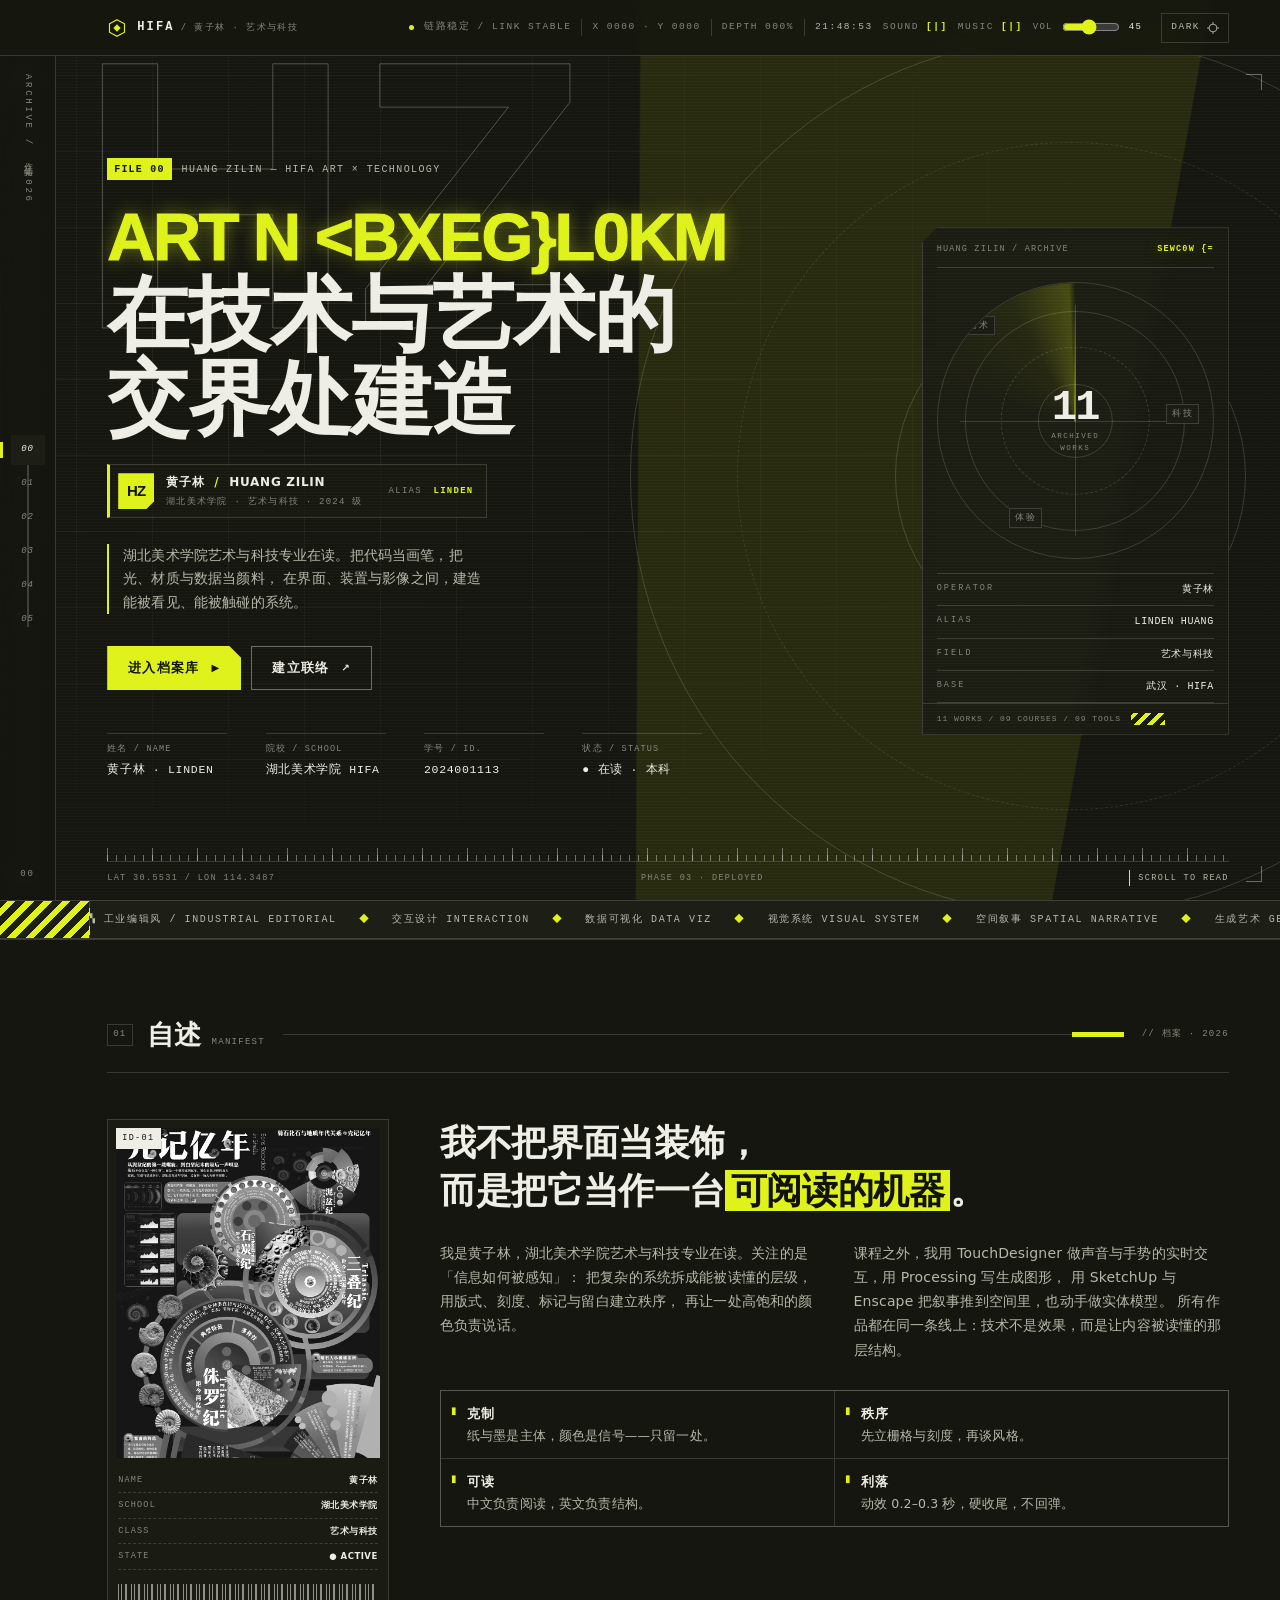
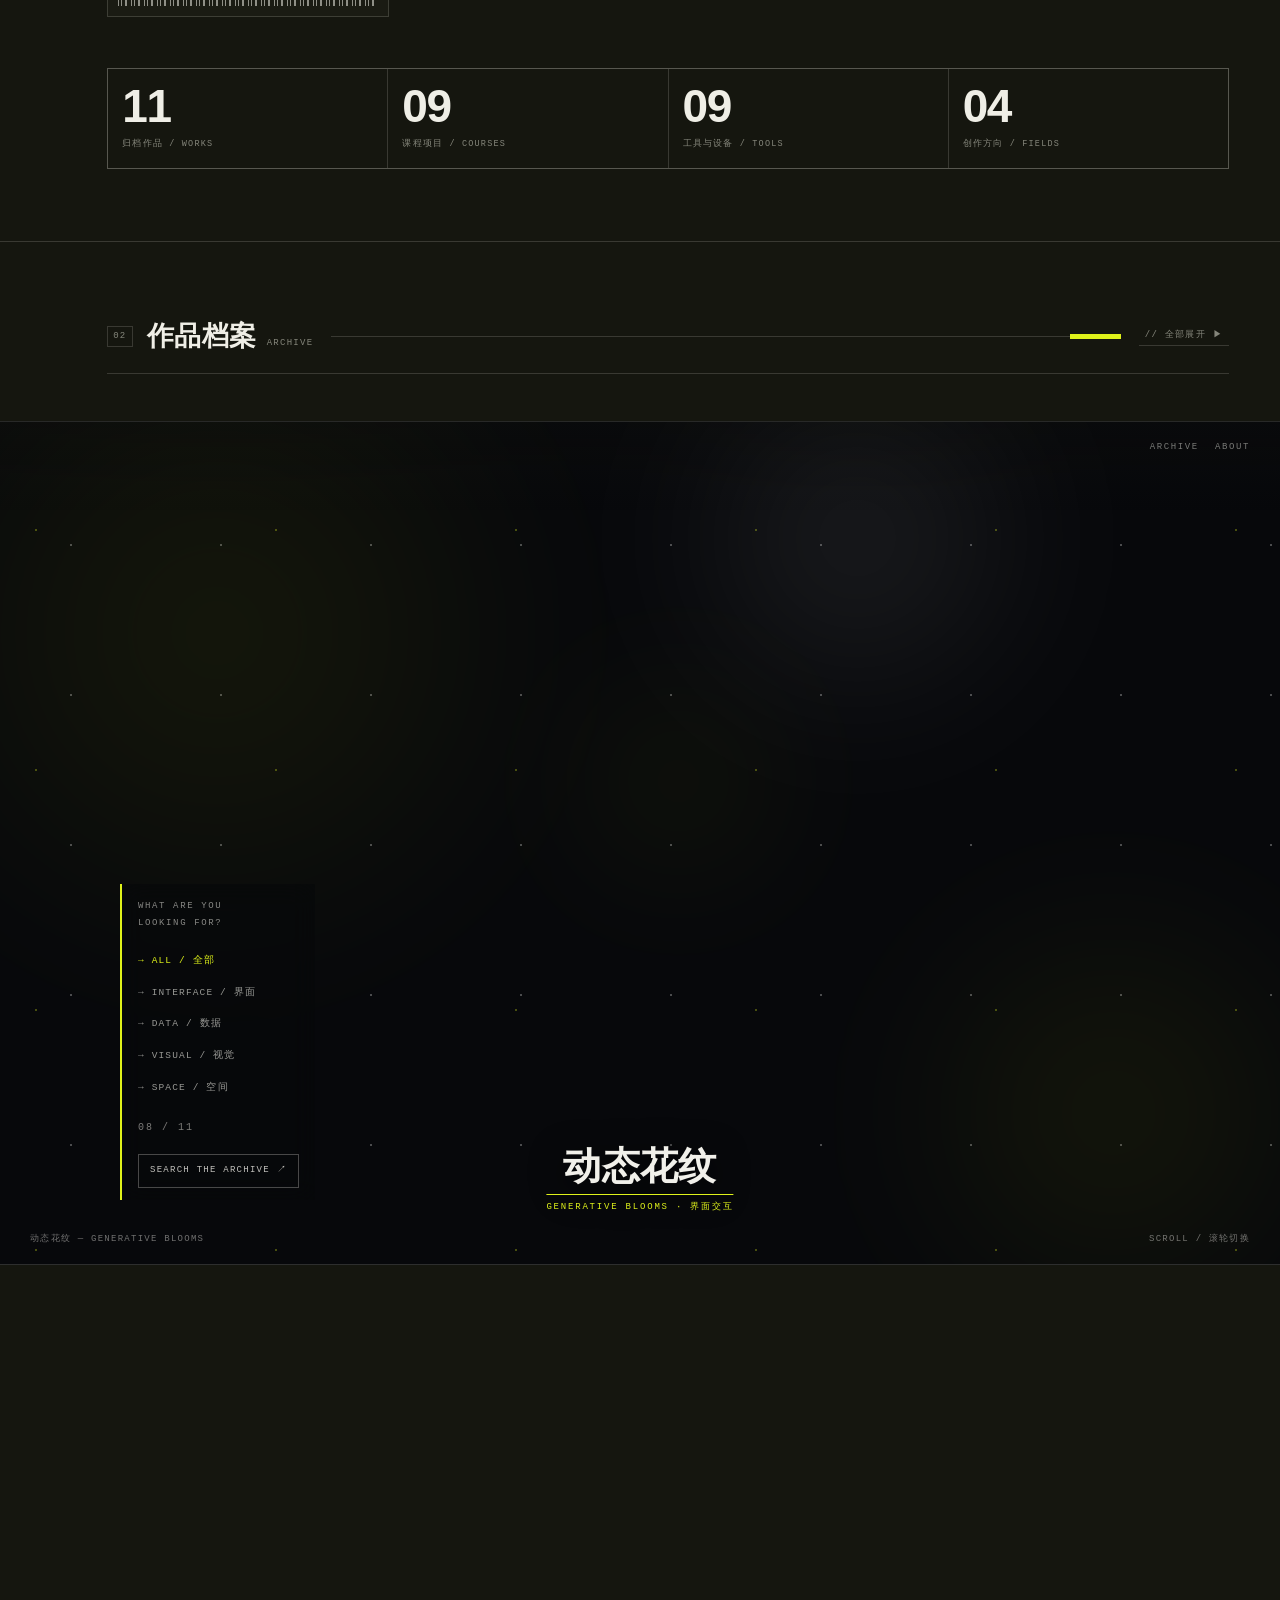
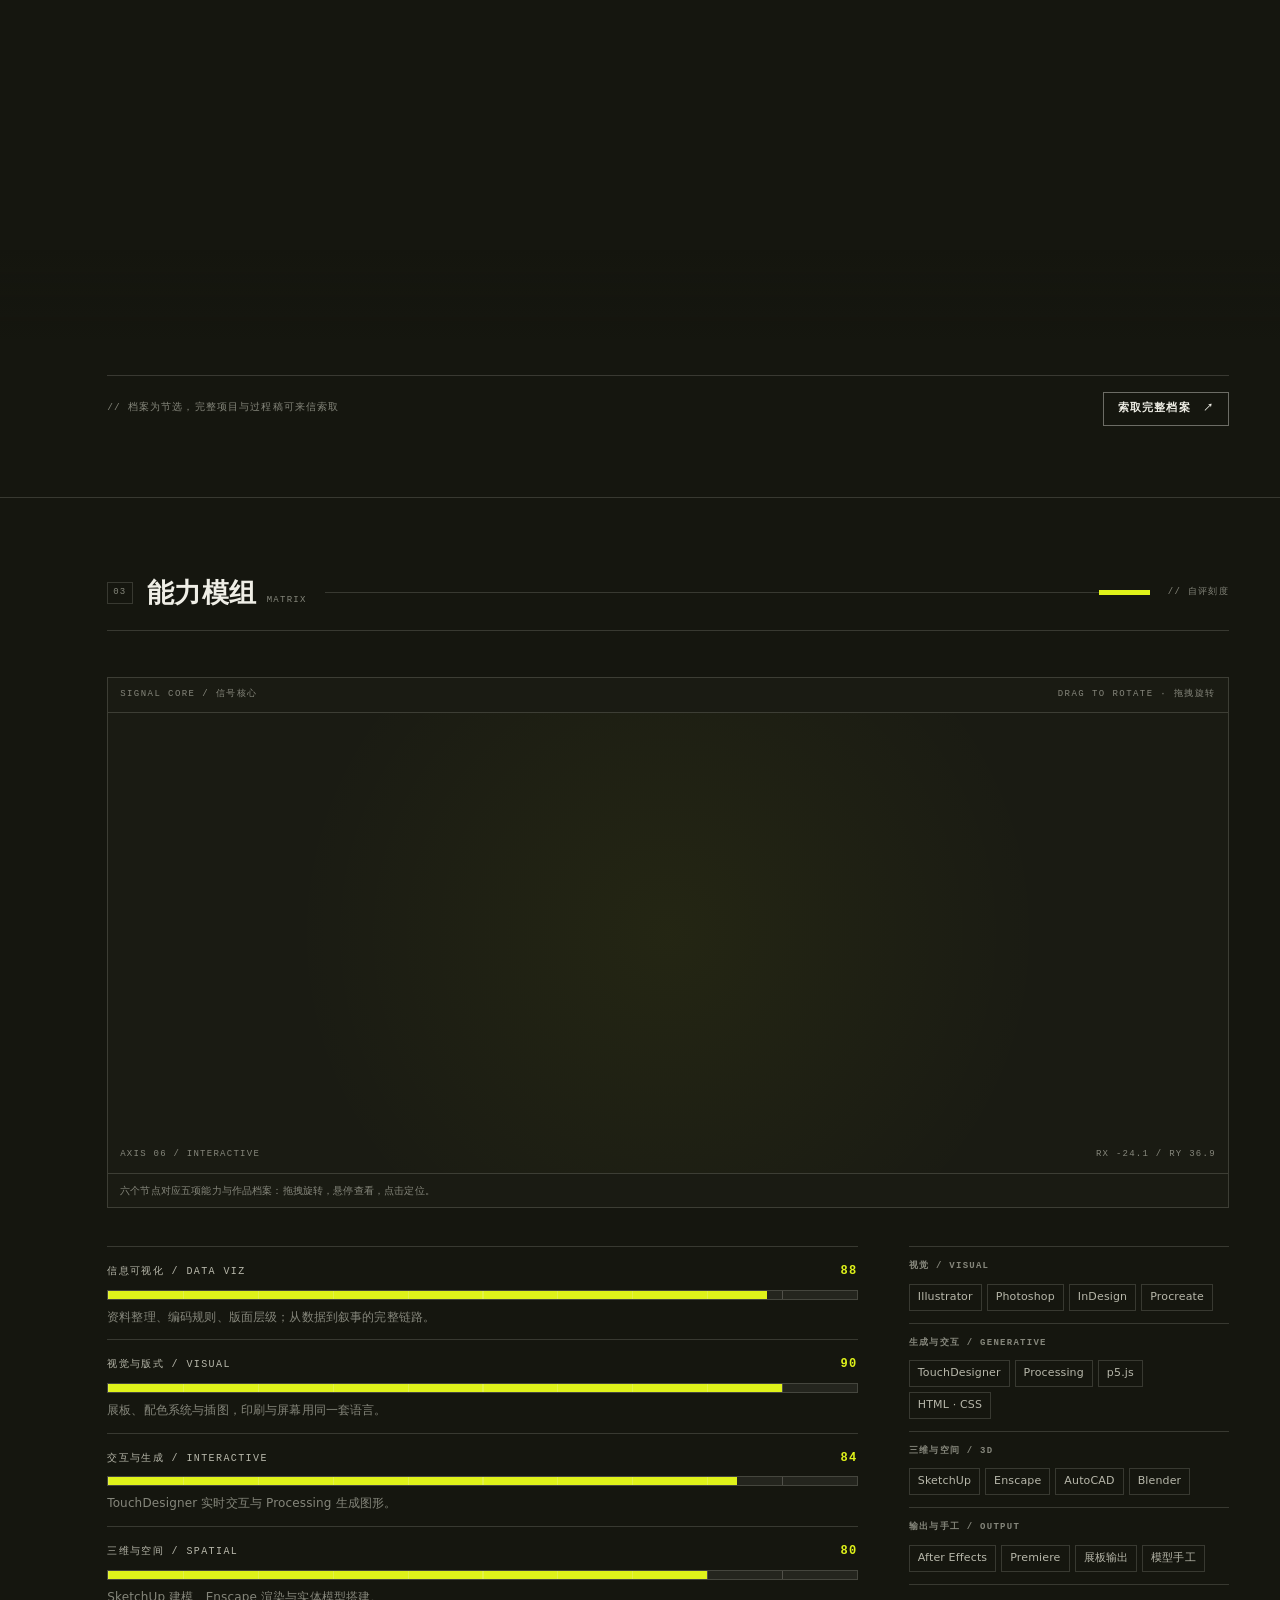
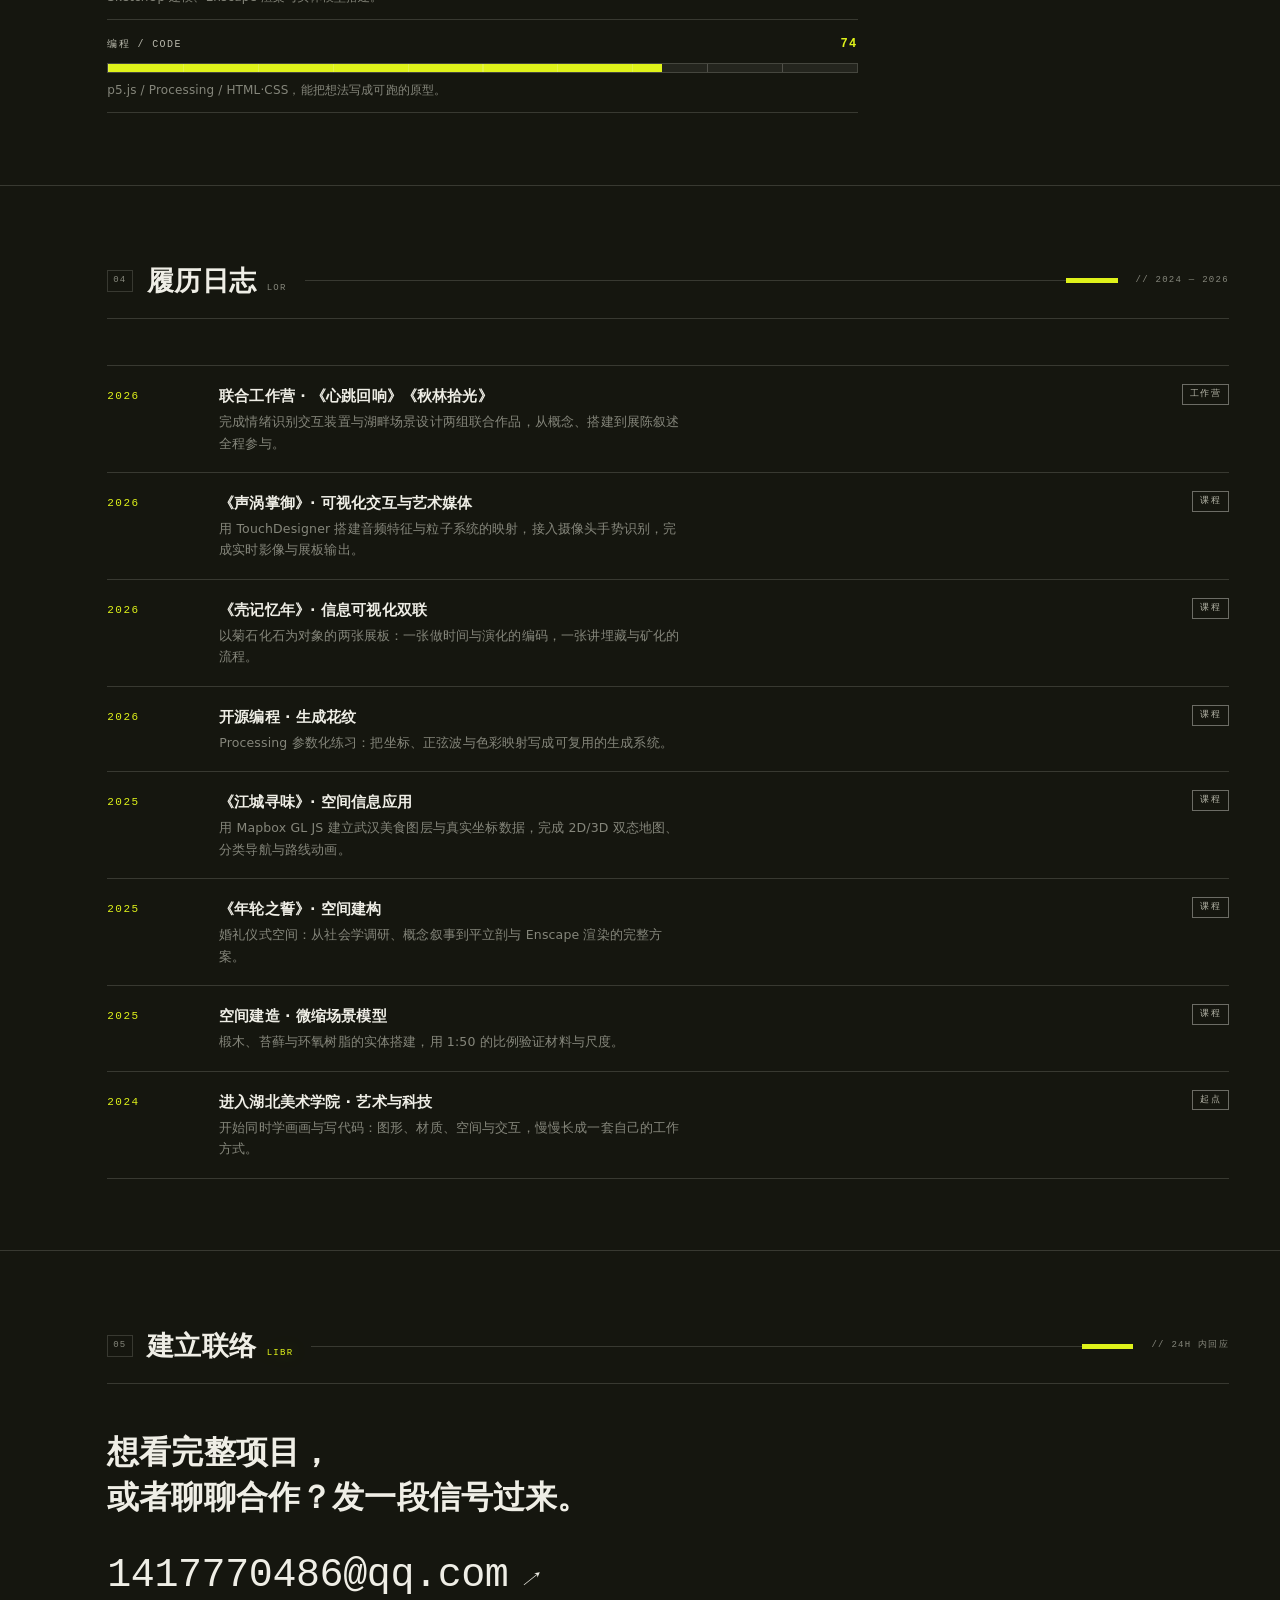
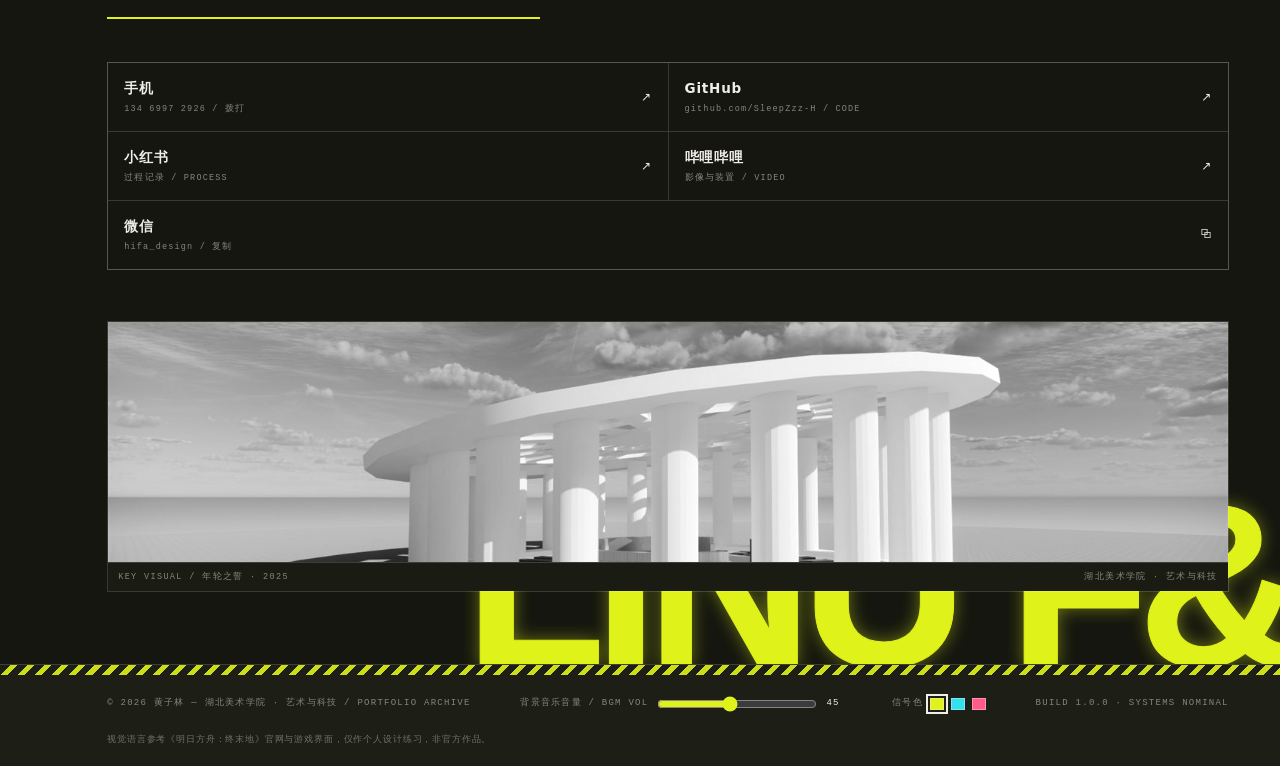
==== commit 4496b3f3: "Lengthen boot sequence with skip control" ====
--- a/index.html
+++ b/index.html
@@ -26,7 +26,7 @@
   var s = localStorage.getItem('efl-signal');
   if (s) document.documentElement.dataset.signal = s;
 } catch (e) {}
-setTimeout(function () { document.documentElement.classList.add('is-ready'); }, 1600);
+setTimeout(function () { document.documentElement.classList.add('is-ready'); }, 4800);
 </script>
 <noscript><style>.boot{display:none}.reveal{opacity:1!important;transform:none!important;filter:none!important}</style></noscript>
 </head>
@@ -50,6 +50,7 @@
     <div class="boot-track"><i></i></div>
     <p class="boot-s"><span data-boot>READING OPERATOR ID</span><b>00%</b></p>
   </div>
+  <span class="boot-skip">CLICK TO SKIP / 点击跳过</span>
 </div>
 
 <!-- 滚动进度 -->
--- a/css/style.css
+++ b/css/style.css
@@ -8,7 +8,7 @@
 .boot {
   position: fixed; inset: 0; z-index: 200;
   background: #0e0f0b; color: #f1f0ea;
-  transition: opacity .55s var(--ease), visibility .55s, transform .55s var(--ease);
+  transition: opacity .9s var(--ease), visibility .9s, transform .9s var(--ease);
 }
 .boot.is-done { opacity: 0; visibility: hidden; transform: scale(1.06); }
 .boot-grid {
@@ -30,6 +30,16 @@
 }
 .boot-head { top: 26px; display: flex; justify-content: space-between; }
 .boot-foot { bottom: 28px; }
+.boot-skip {
+  position: absolute; right: 32px; bottom: 86px;
+  font-family: var(--font-mono); font-size: 9px; letter-spacing: .2em;
+  color: #8b8d80; pointer-events: none;
+  animation: skipPulse 2.2s ease-in-out infinite;
+}
+@keyframes skipPulse { 50% { opacity: .3; } }
+@media (max-width: 719px) {
+  .boot-skip { right: 16px; bottom: 96px; font-size: 8px; }
+}
 .boot-core {
   position: absolute; left: 50%; top: 50%; transform: translate(-50%, -50%);
   width: min(1120px, 90vw); text-align: center;
@@ -288,7 +298,11 @@
   font-family: var(--font-mono); font-size: 9px; letter-spacing: .3em;
   text-transform: uppercase; color: var(--ink-mute);
 }
-.rail-nav { display: flex; flex-direction: column; gap: 4px; }
+.rail-nav { position: relative; display: flex; flex-direction: column; gap: 4px; }
+.rail-nav::before {
+  content: ""; position: absolute; left: 50%; top: 8px; bottom: 8px;
+  width: 1px; background: var(--line-2); transform: translateX(-50%);
+}
 .rail-nav a {
   position: relative;
   display: grid; place-items: center;
@@ -948,11 +962,23 @@
 }
 
 /* ---------- 三维悬浮档案轮播 ---------- */
-.orbit-wrap { position: relative; margin-top: clamp(10px, 2vw, 20px); }
+.orbit-wrap {
+  position: relative; margin-top: clamp(10px, 2vw, 20px);
+  margin-left: calc(var(--padl) * -1);
+  margin-right: calc(var(--gut) * -1);
+}
+.orbit-wrap::before,
+.orbit-wrap::after {
+  content: ""; position: absolute; left: 0; right: 0; height: 90px;
+  z-index: 45; pointer-events: none;
+}
+.orbit-wrap::before { top: 0; background: linear-gradient(180deg, var(--paper), transparent); opacity: .18; }
+.orbit-wrap::after { bottom: 0; background: linear-gradient(0deg, var(--paper), transparent); opacity: .18; }
 .orbit-stage {
   position: sticky; top: var(--bar);
   height: calc(100svh - var(--bar)); min-height: 560px;
-  overflow: hidden; border: 1px solid var(--line);
+  overflow: hidden; border-top: 1px solid var(--line); border-bottom: 1px solid var(--line);
+  border-left: 0; border-right: 0;
   background: #08090b; perspective: 1500px;
 }
 .orbit-bg { position: absolute; inset: 0; overflow: hidden; pointer-events: none; }
@@ -1070,7 +1096,7 @@
   color: var(--signal);
 }
 .orbit-panel {
-  position: absolute; left: clamp(16px, 2.4vw, 30px); bottom: 64px;
+  position: absolute; left: calc(var(--padl) + clamp(8px, 1vw, 16px)); bottom: 64px;
   z-index: 40; display: flex; flex-direction: column; gap: 14px; max-width: 210px;
   padding: 14px 16px 12px;
   background: rgba(8, 9, 11, .72);
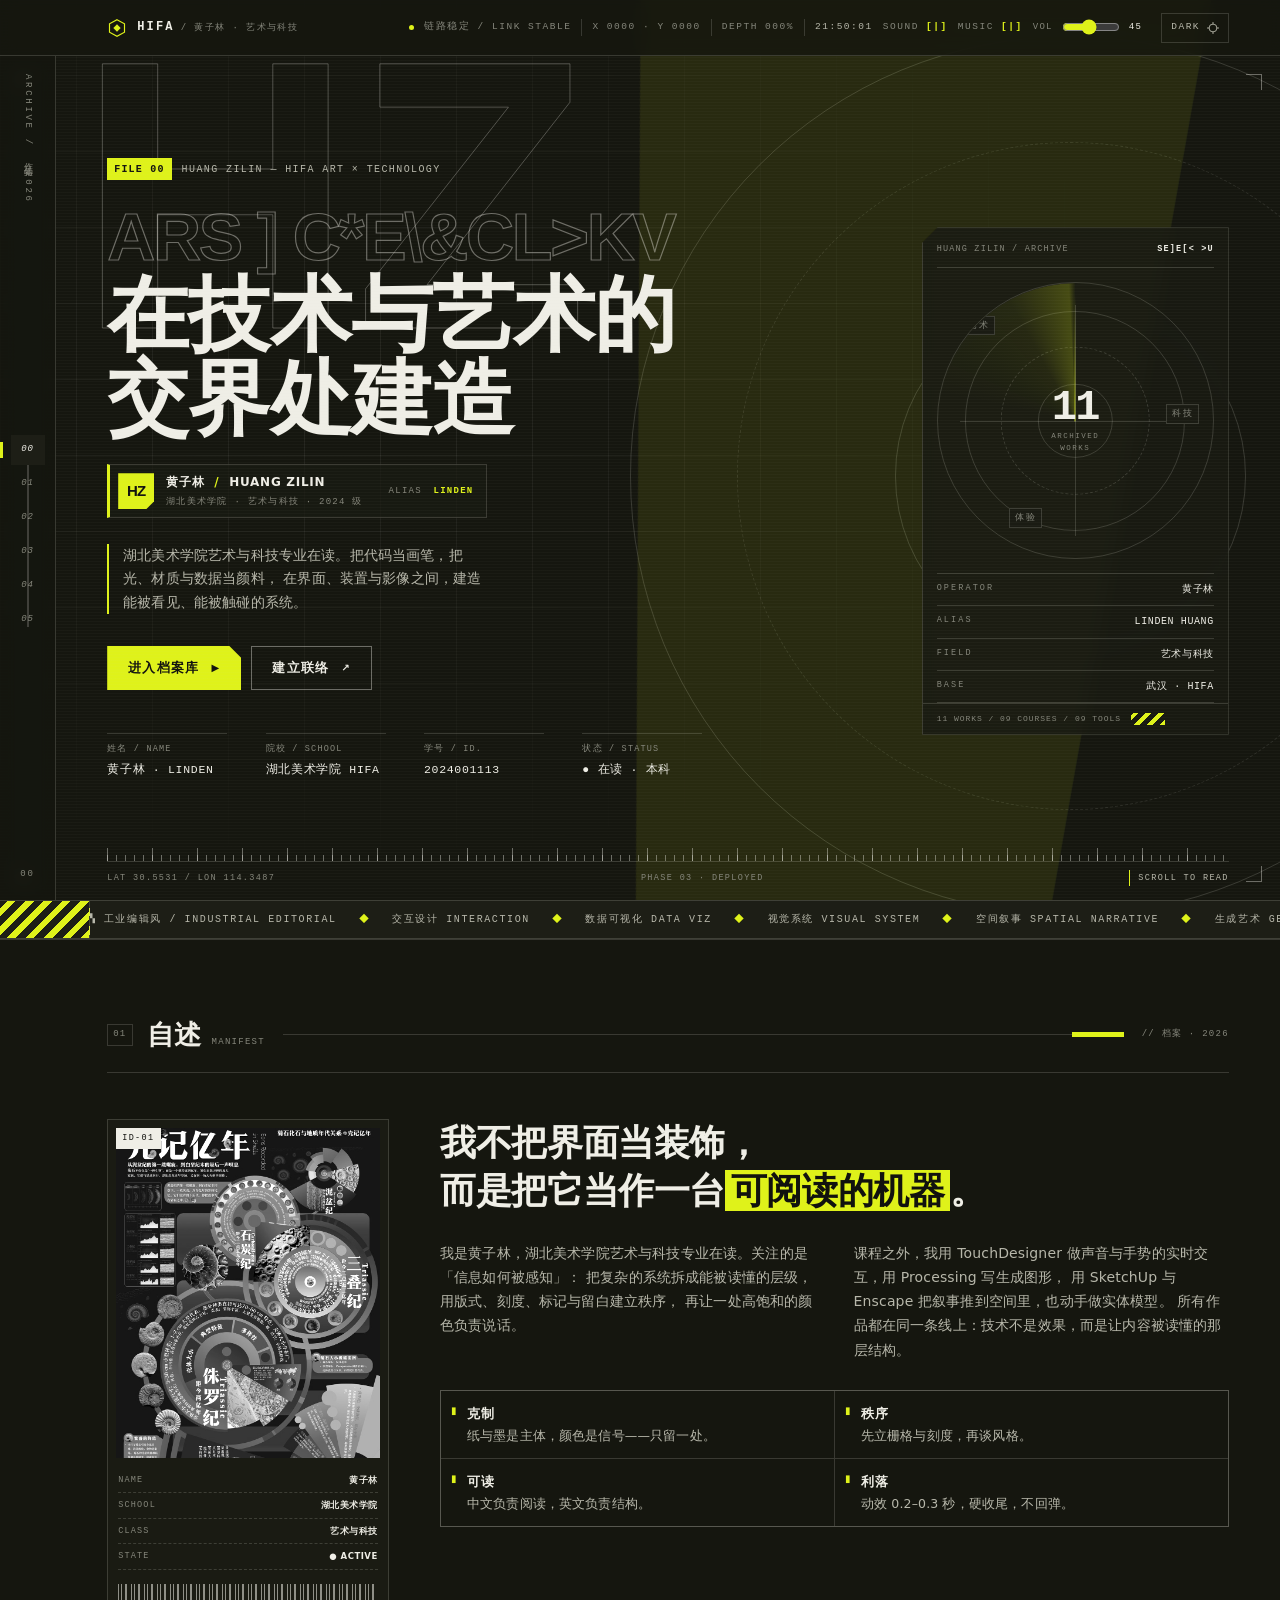
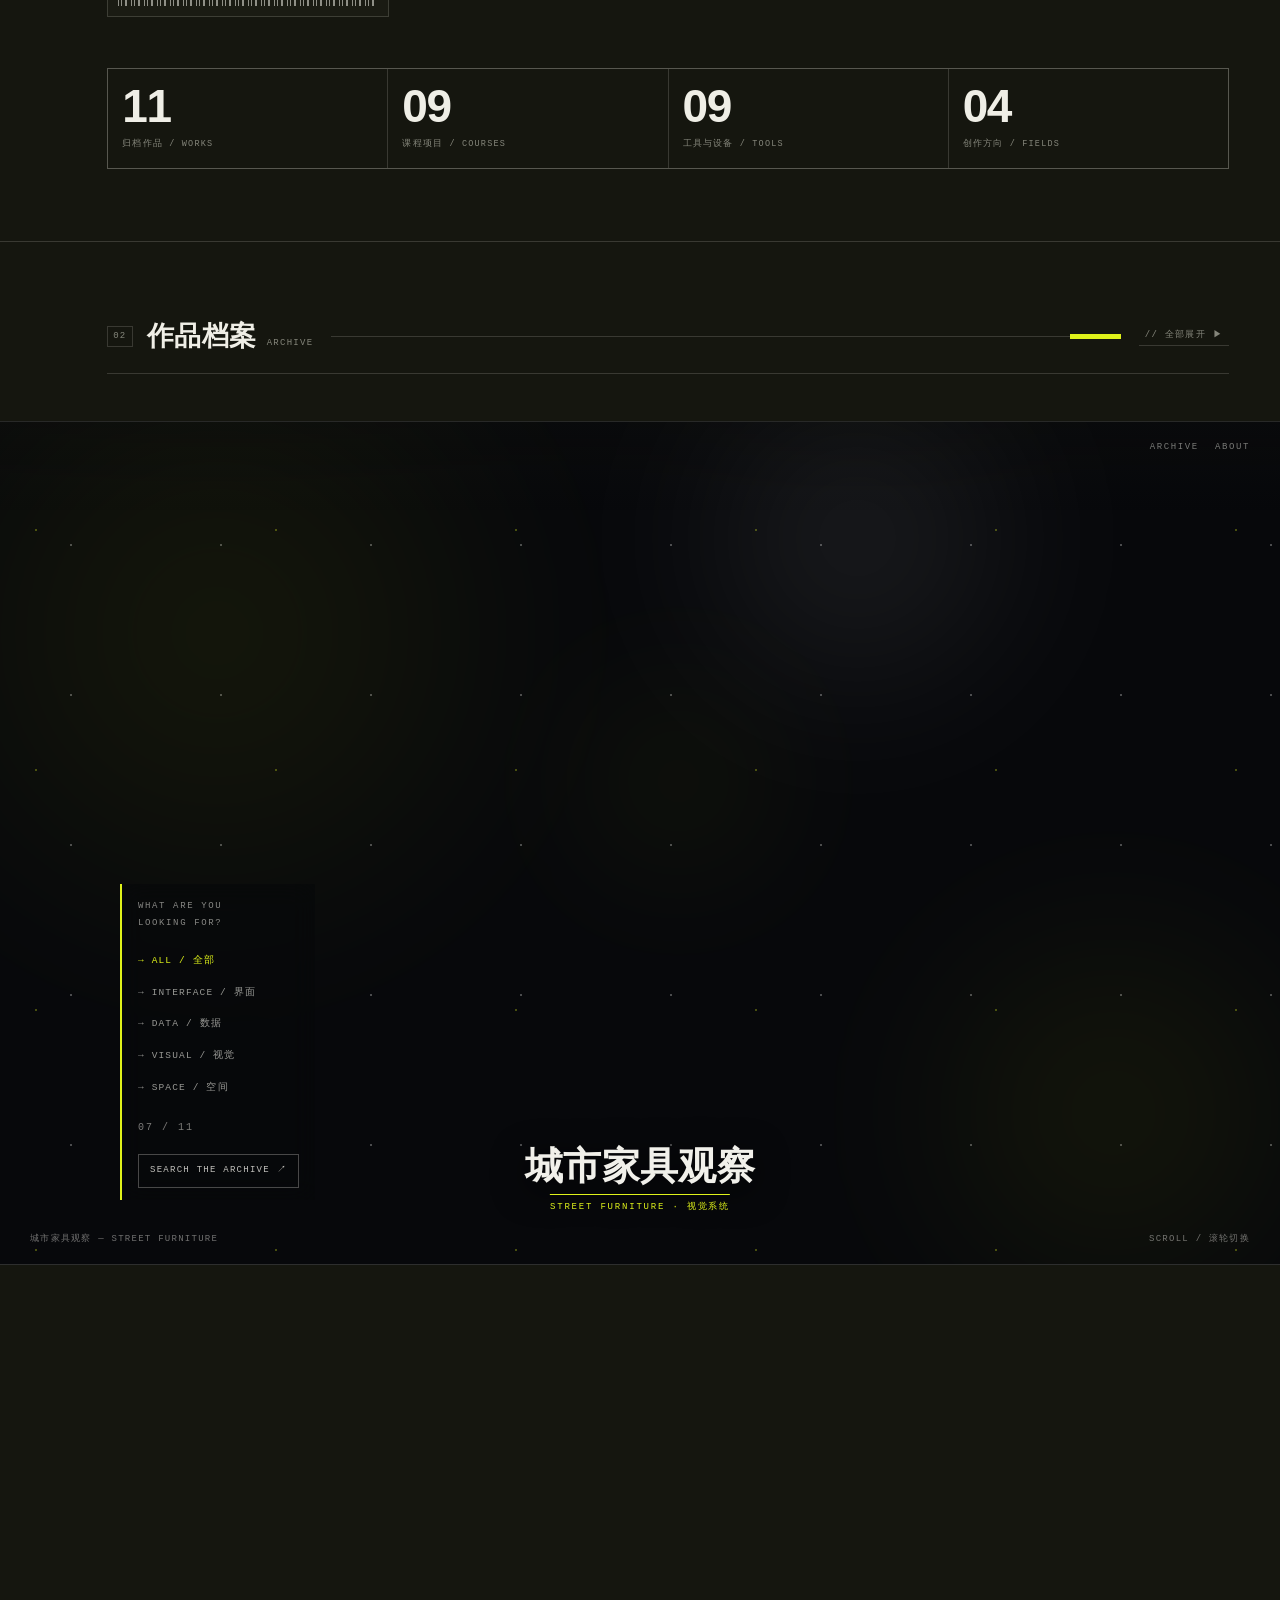
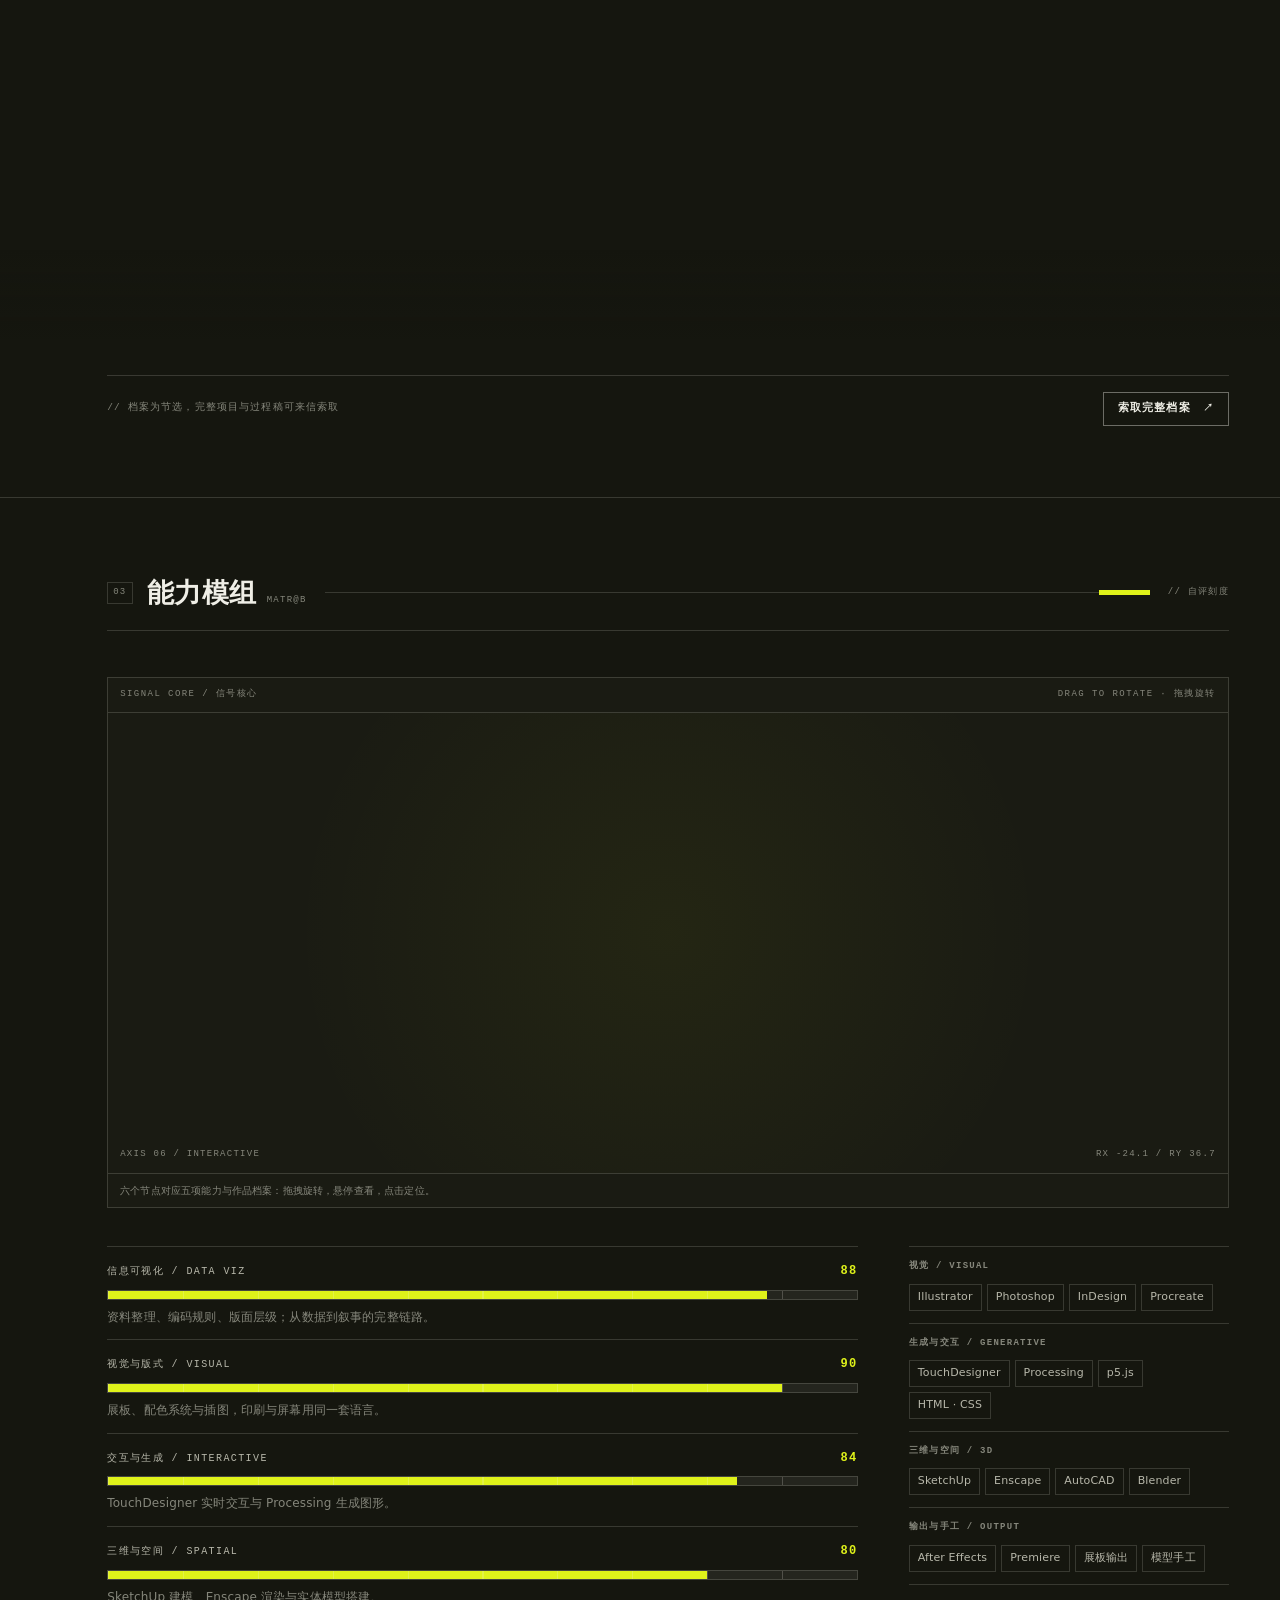
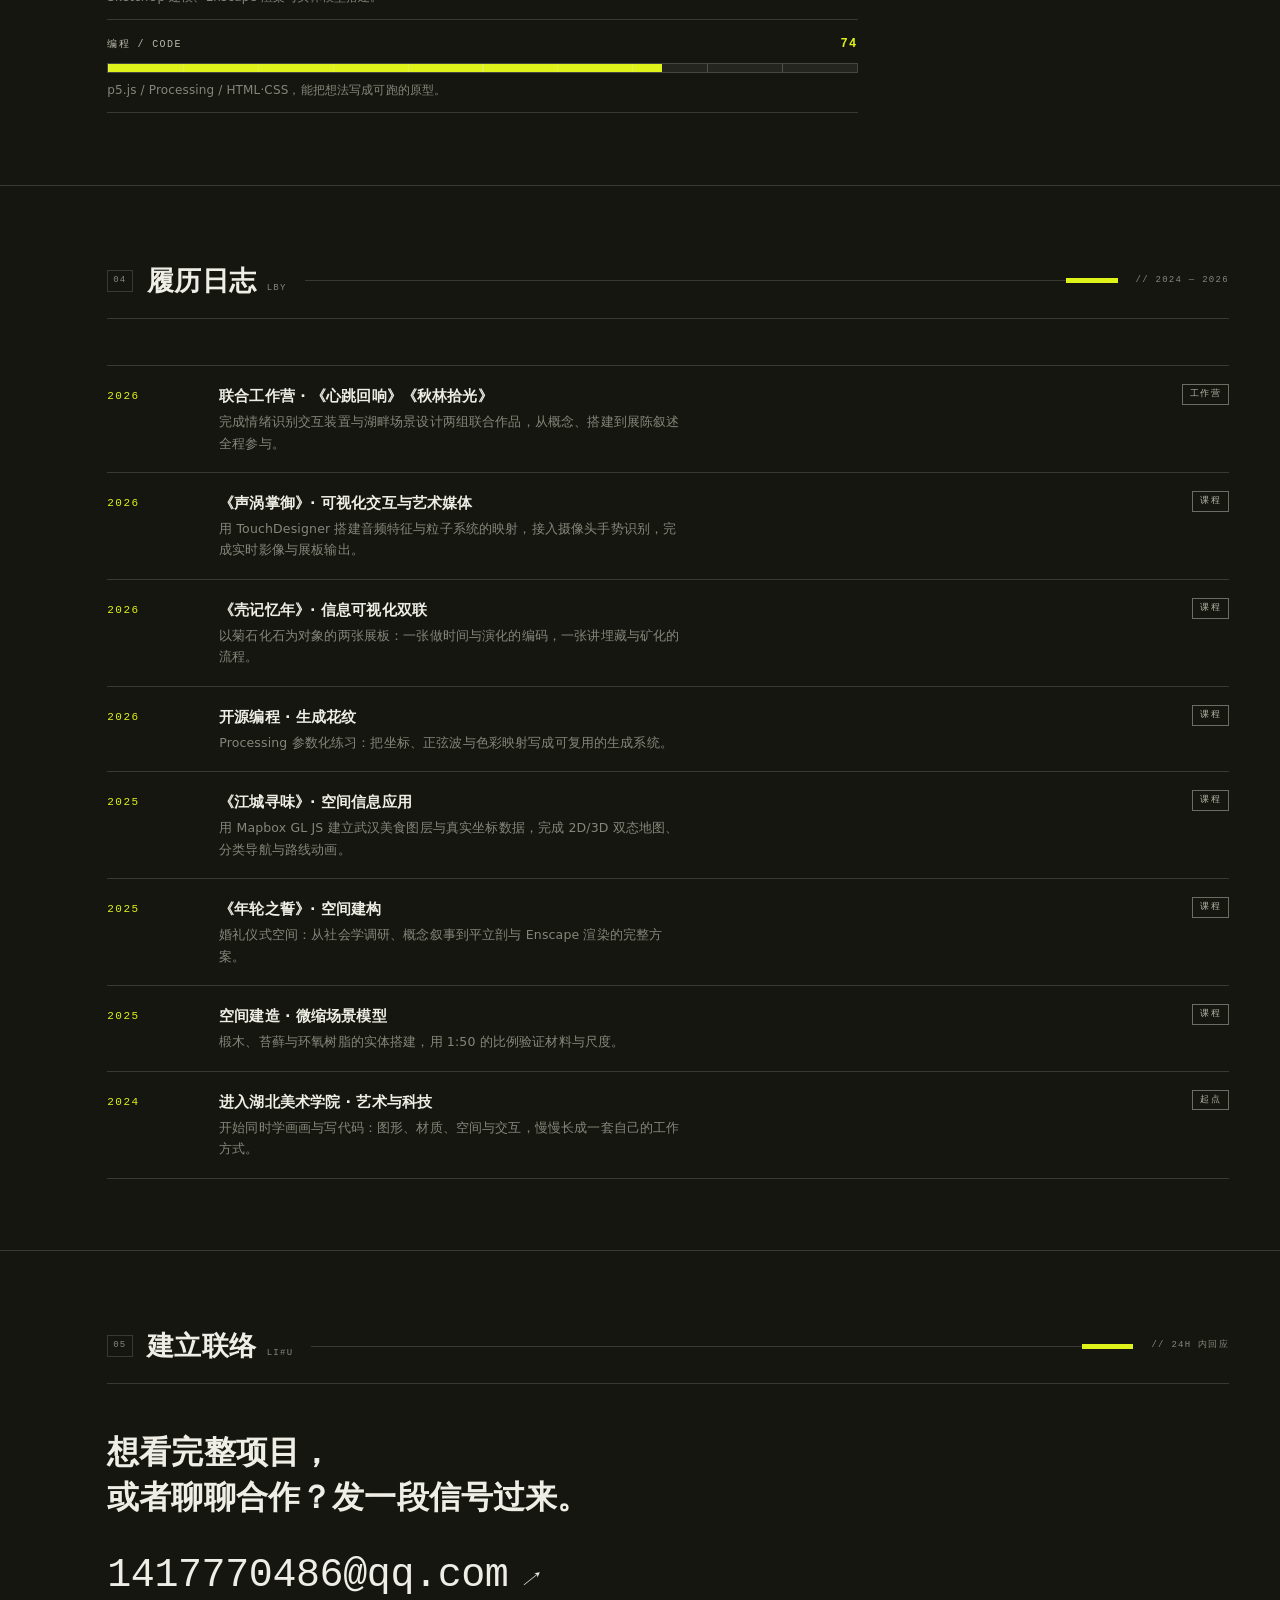
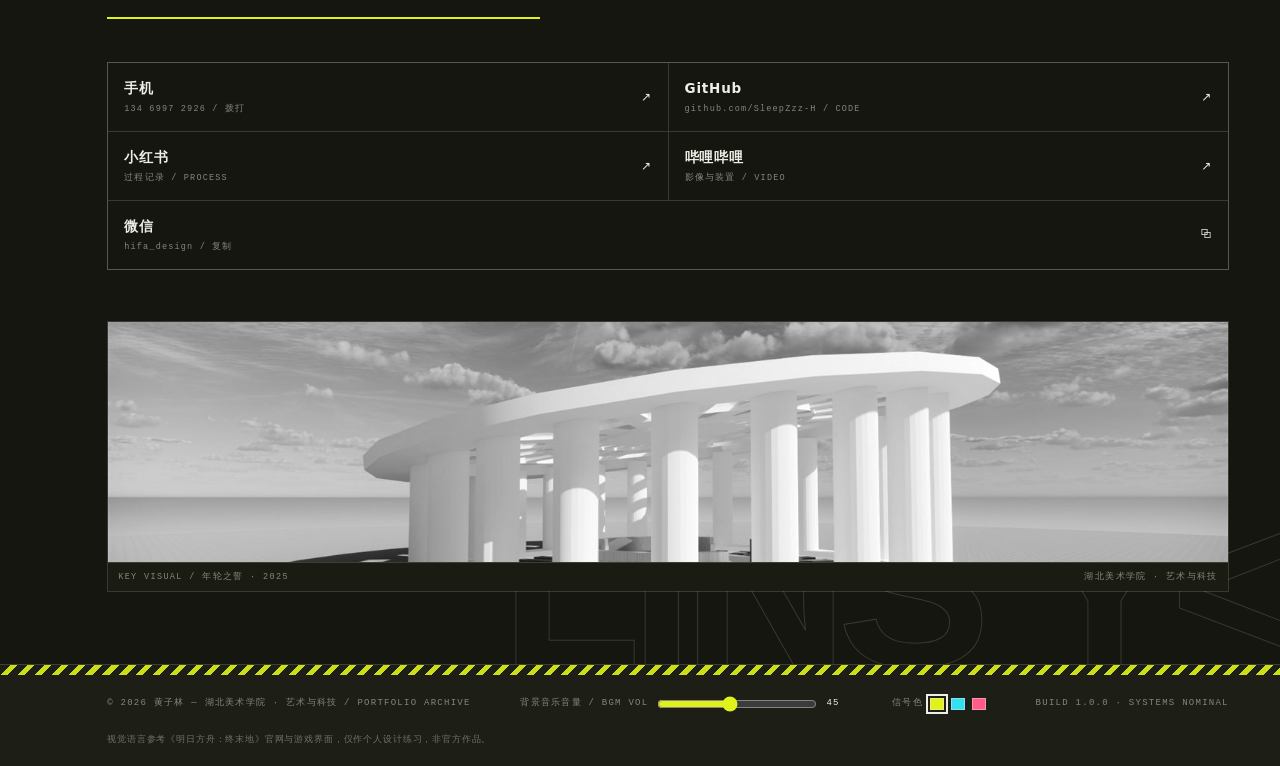
==== commit 7be60e77: "Make boot timing deterministic and bust asset cache" ====
--- a/index.html
+++ b/index.html
@@ -8,8 +8,8 @@
 <meta name="theme-color" content="#15160f" />
 <link rel="icon" href="data:image/svg+xml,%3Csvg xmlns='http://www.w3.org/2000/svg' viewBox='0 0 24 24'%3E%3Cpath d='M12 2 21 7v10l-9 5-9-5V7z' fill='none' stroke='%23e2f21a' stroke-width='1.6'/%3E%3Cpath d='M12 7.4 16.4 12 12 16.6 7.6 12z' fill='%23e2f21a'/%3E%3C/svg%3E" />
 <link rel="preload" href="assets/works/portrait.jpg" as="image" />
-<link rel="stylesheet" href="css/theme.css" />
-<link rel="stylesheet" href="css/style.css" />
+<link rel="stylesheet" href="css/theme.css?v=9" />
+<link rel="stylesheet" href="css/style.css?v=9" />
 <script type="importmap">
 {
   "imports": {
@@ -26,7 +26,7 @@
   var s = localStorage.getItem('efl-signal');
   if (s) document.documentElement.dataset.signal = s;
 } catch (e) {}
-setTimeout(function () { document.documentElement.classList.add('is-ready'); }, 4800);
+setTimeout(function () { document.documentElement.classList.add('is-ready'); }, 5200);
 </script>
 <noscript><style>.boot{display:none}.reveal{opacity:1!important;transform:none!important;filter:none!important}</style></noscript>
 </head>
@@ -517,9 +517,9 @@
   <span class="lb-cap" id="lbCap"></span>
 </div>
 
-<script src="js/data.js"></script>
-<script src="js/main.js"></script>
-<script type="module" src="js/orbit3d.js"></script>
+<script src="js/data.js?v=9"></script>
+<script src="js/main.js?v=9"></script>
+<script type="module" src="js/orbit3d.js?v=9"></script>
 </body>
 </html>
 
@@ -527,3 +527,4 @@
 
 
 
+
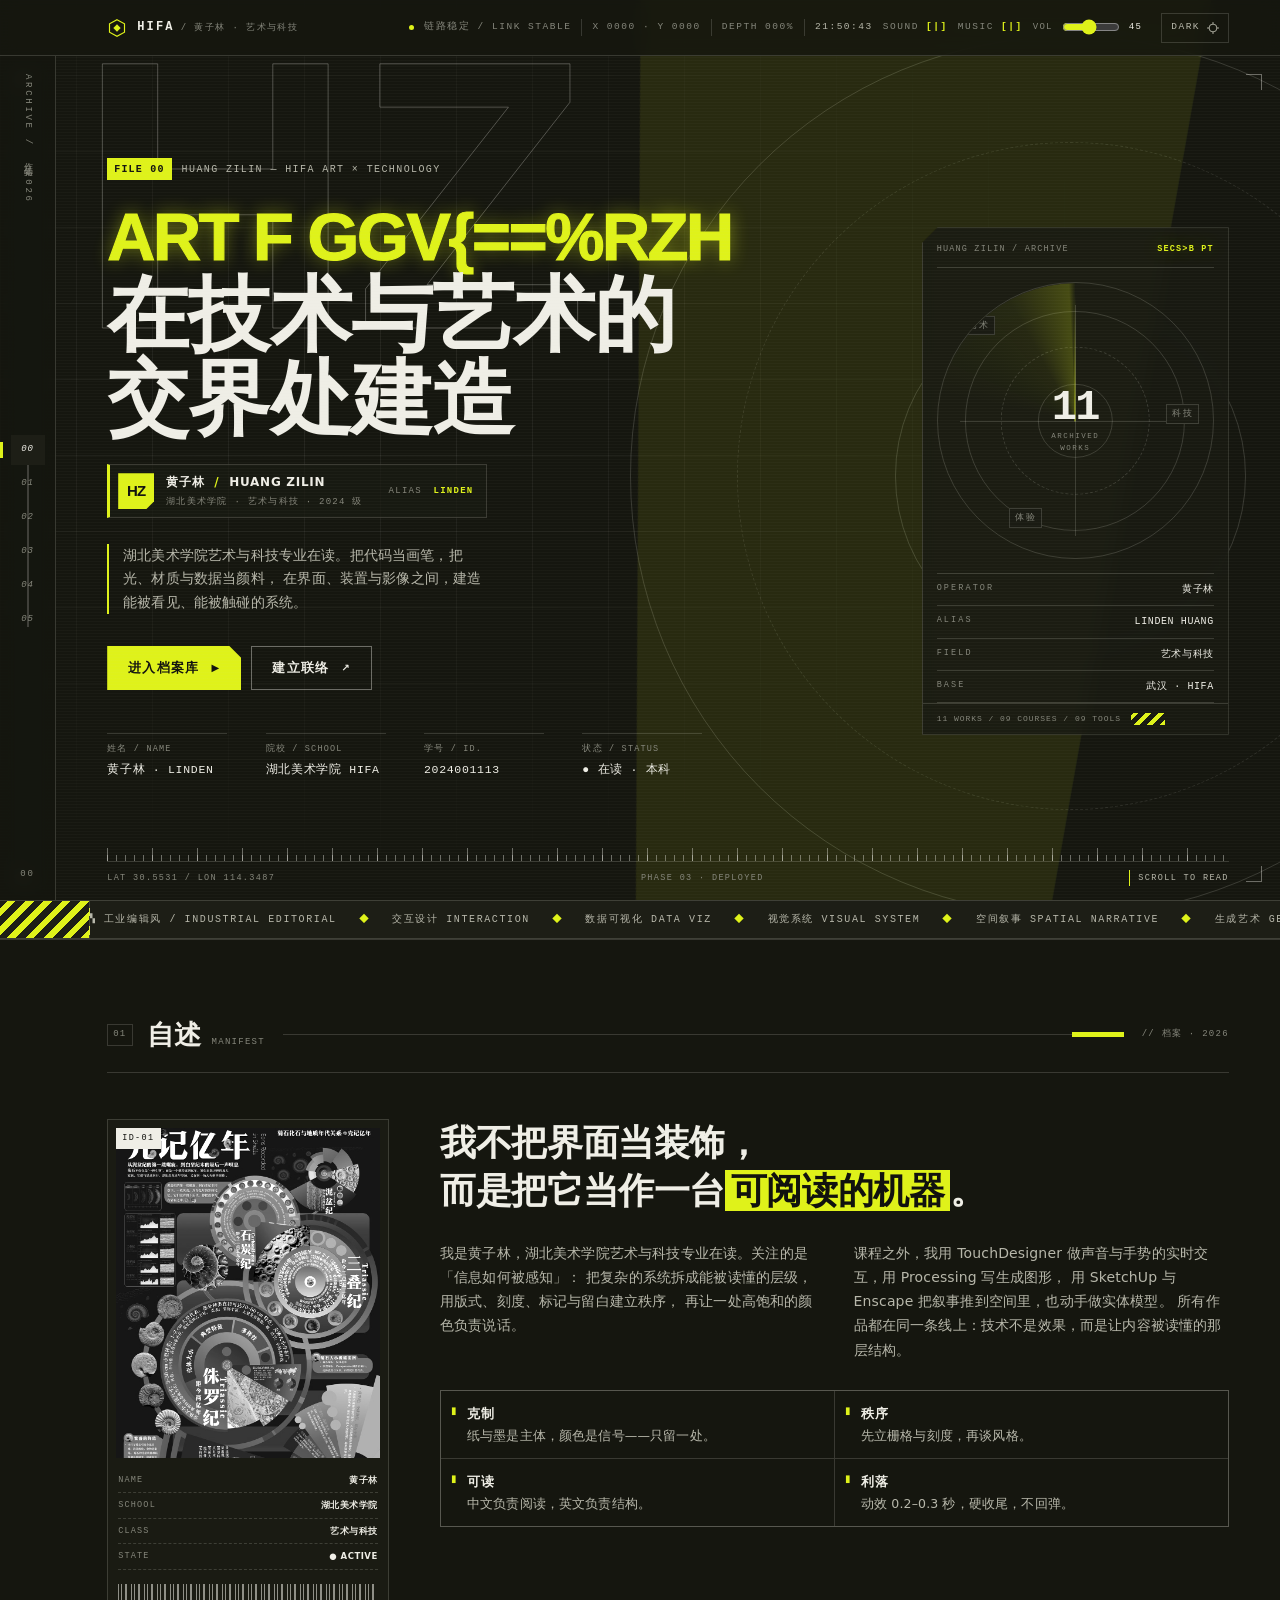
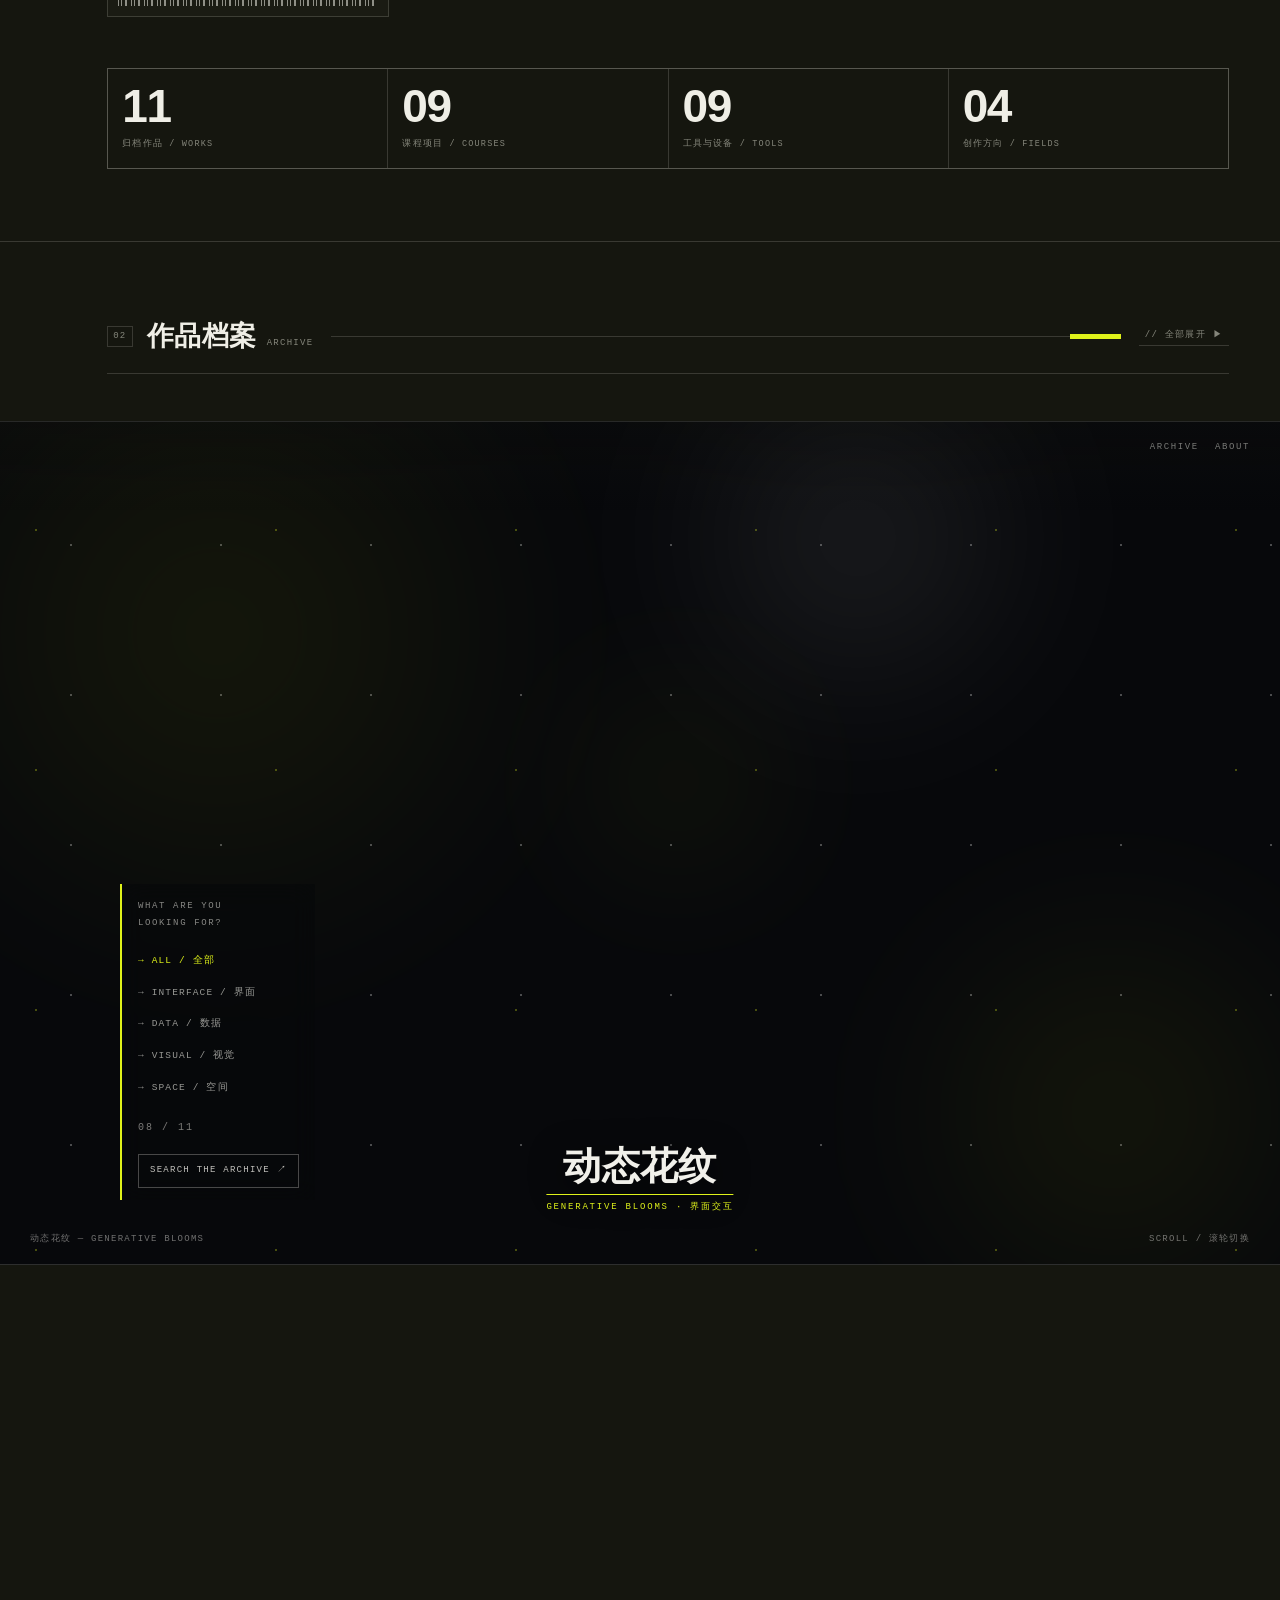
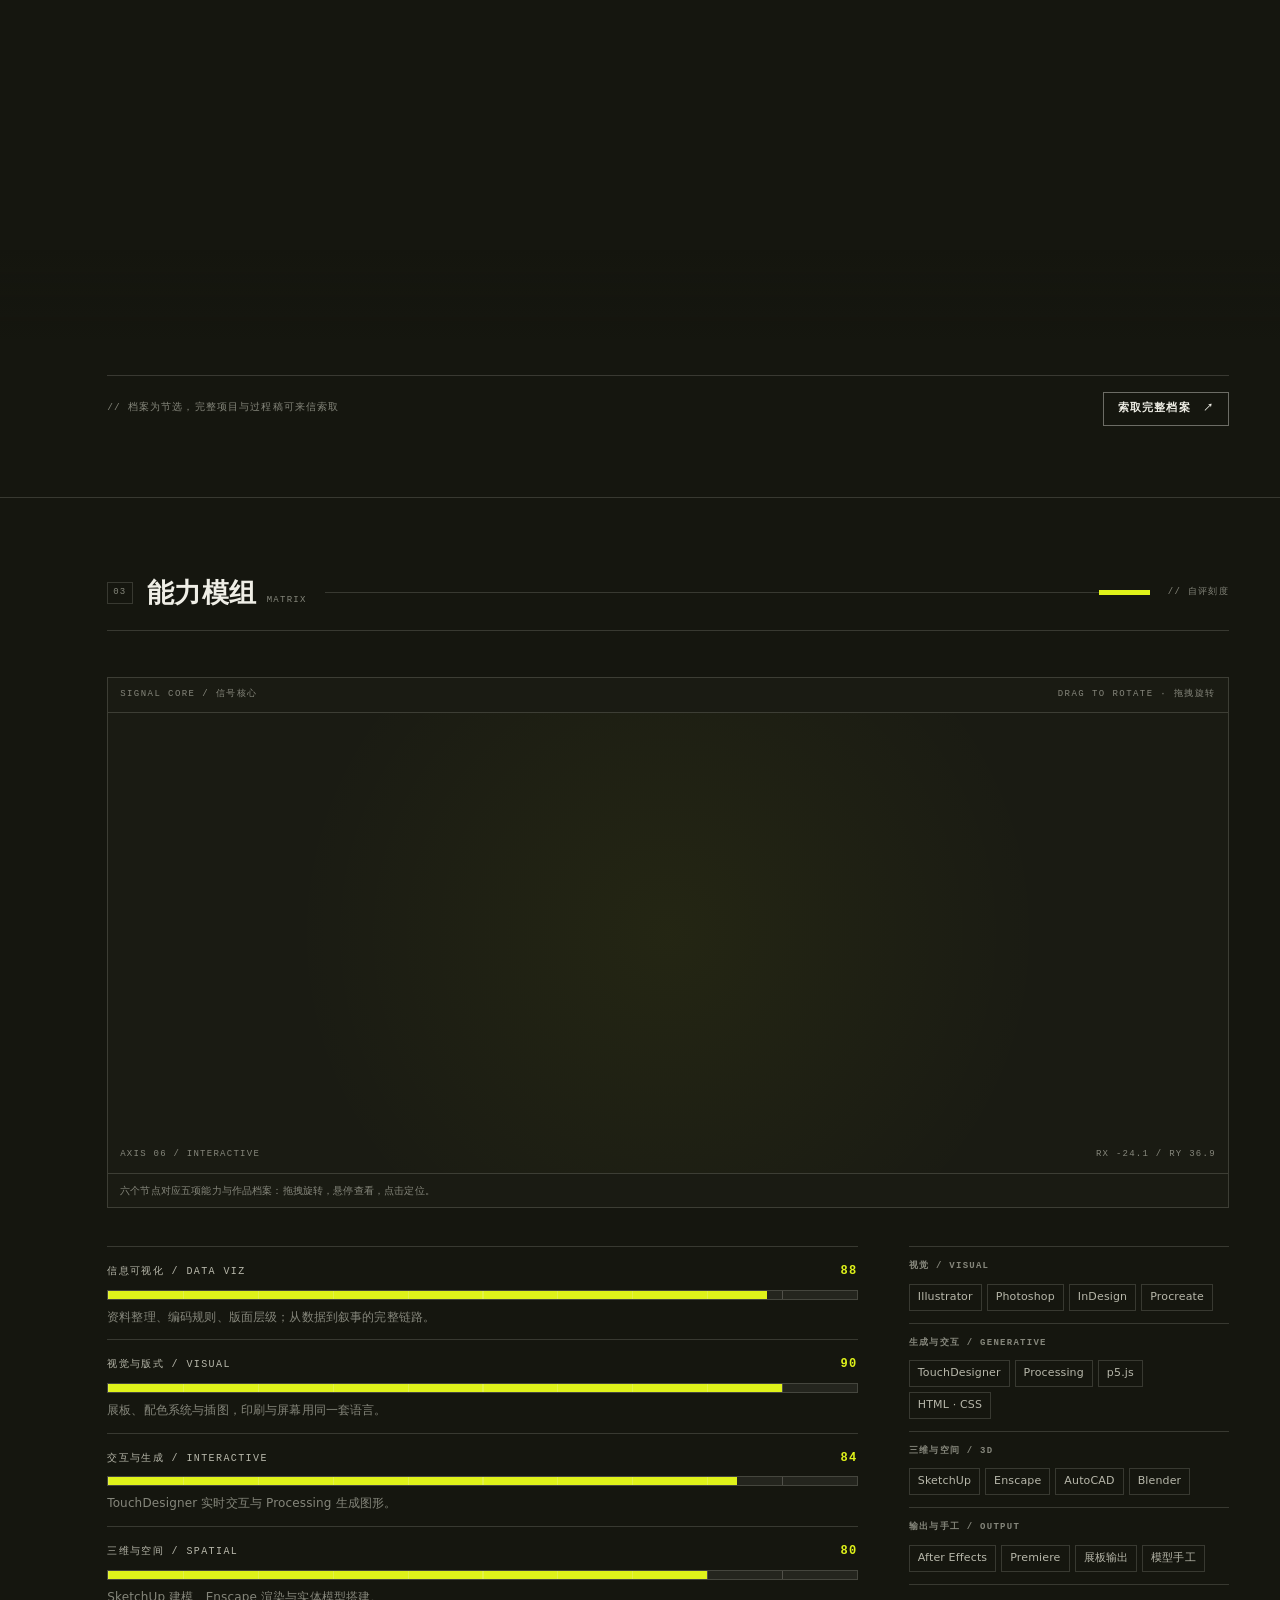
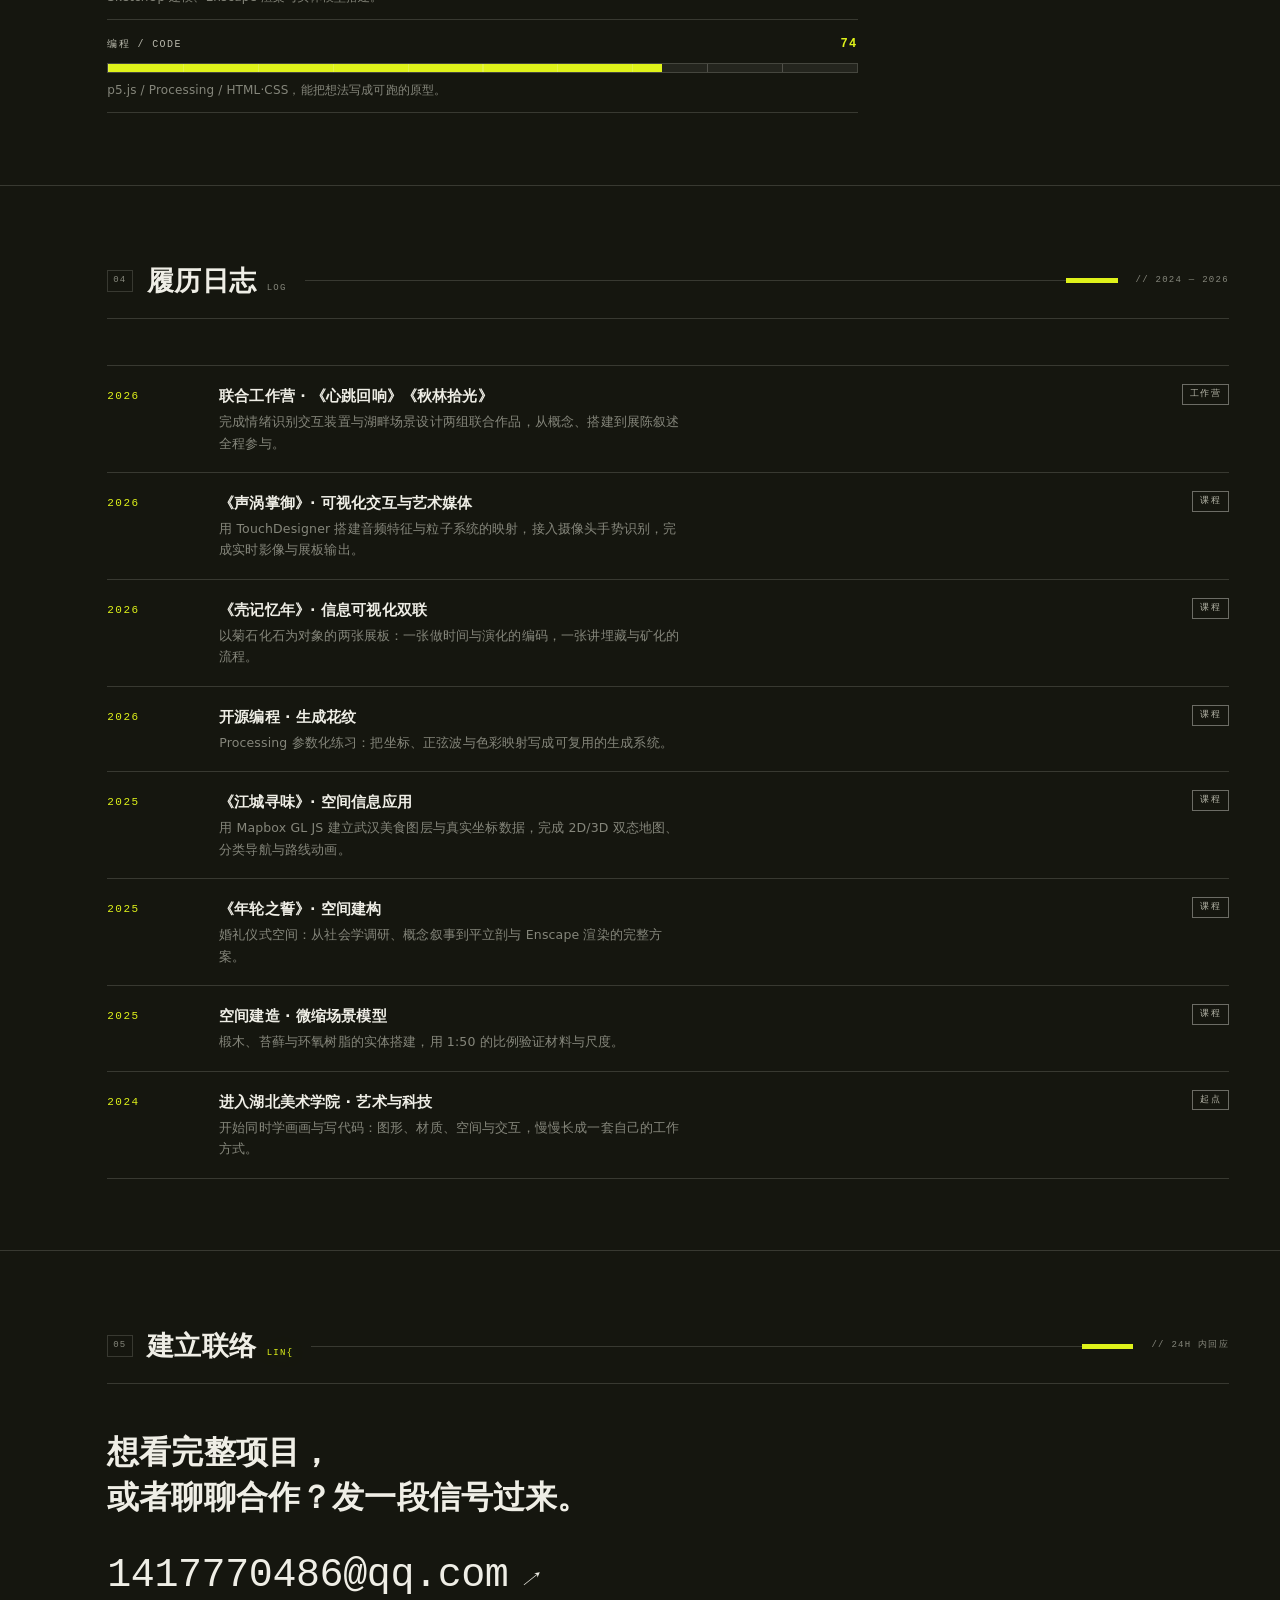
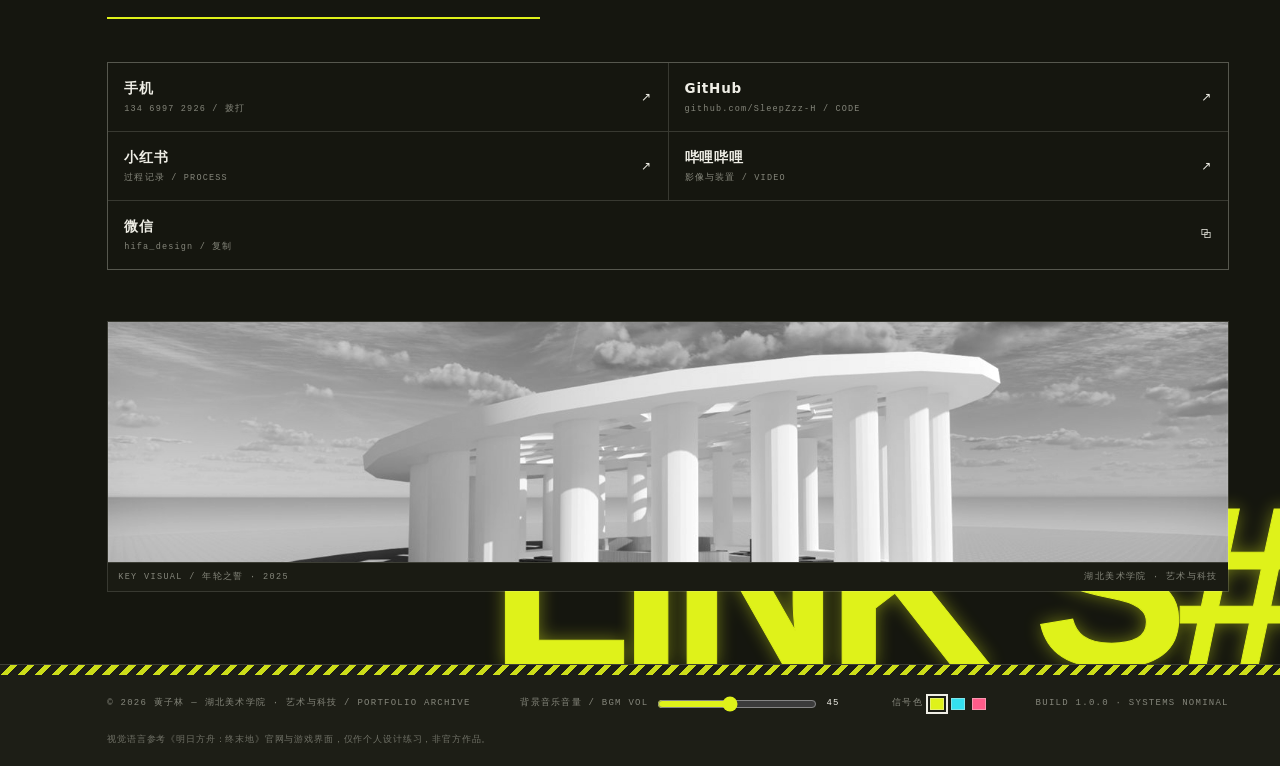
==== commit 61377664: "Add staged intro: typed line, logo blink, profile reveal" ====
--- a/index.html
+++ b/index.html
@@ -8,8 +8,8 @@
 <meta name="theme-color" content="#15160f" />
 <link rel="icon" href="data:image/svg+xml,%3Csvg xmlns='http://www.w3.org/2000/svg' viewBox='0 0 24 24'%3E%3Cpath d='M12 2 21 7v10l-9 5-9-5V7z' fill='none' stroke='%23e2f21a' stroke-width='1.6'/%3E%3Cpath d='M12 7.4 16.4 12 12 16.6 7.6 12z' fill='%23e2f21a'/%3E%3C/svg%3E" />
 <link rel="preload" href="assets/works/portrait.jpg" as="image" />
-<link rel="stylesheet" href="css/theme.css?v=9" />
-<link rel="stylesheet" href="css/style.css?v=9" />
+<link rel="stylesheet" href="css/theme.css?v=10" />
+<link rel="stylesheet" href="css/style.css?v=10" />
 <script type="importmap">
 {
   "imports": {
@@ -26,7 +26,7 @@
   var s = localStorage.getItem('efl-signal');
   if (s) document.documentElement.dataset.signal = s;
 } catch (e) {}
-setTimeout(function () { document.documentElement.classList.add('is-ready'); }, 5200);
+setTimeout(function () { document.documentElement.classList.add('is-ready'); }, 10000);
 </script>
 <noscript><style>.boot{display:none}.reveal{opacity:1!important;transform:none!important;filter:none!important}</style></noscript>
 </head>
@@ -37,14 +37,22 @@
   <div class="boot-grid" aria-hidden="true"></div>
   <div class="boot-scan" aria-hidden="true"></div>
   <div class="boot-head"><span>HIFA / ART × TECHNOLOGY</span><span>ID 2024001113</span></div>
-  <div class="boot-core">
-    <p class="boot-kicker">OPERATOR ARCHIVE — 档案加载中</p>
-    <h2 class="boot-name">
-      <span class="boot-l1" data-scramble>HUANG</span>
-      <span class="boot-l2" data-scramble>ZILIN</span>
-      <em class="boot-alias">LINDEN HUANG</em>
-    </h2>
-    <p class="boot-pinyin">黄 子 林 <i>/</i> HUANG ZILIN</p>
+  <div class="boot-core intro" id="intro">
+    <p class="intro-line" id="introLine"><span id="introText"></span><i class="intro-caret" aria-hidden="true"></i></p>
+
+    <div class="intro-lockup" id="introLockup">
+      <svg class="intro-logo" id="introLogo" viewBox="0 0 24 24" aria-hidden="true">
+        <path d="M12 2 21 7v10l-9 5-9-5V7z" fill="none" stroke="currentColor" stroke-width="1"/>
+        <path d="M12 7.4 16.4 12 12 16.6 7.6 12z" fill="currentColor"/>
+      </svg>
+      <div class="intro-info" id="introInfo">
+        <b>黄子林 <i>/</i> HUANG ZILIN</b>
+        <span>湖北美术学院 · 艺术与科技 · 2024 级</span>
+        <em>11 WORKS · 09 COURSES · ALIAS LINDEN</em>
+      </div>
+    </div>
+
+    <button class="intro-enter" id="introEnter" type="button">进入档案 / ENTER <i>↗</i></button>
   </div>
   <div class="boot-foot">
     <div class="boot-track"><i></i></div>
@@ -517,9 +525,9 @@
   <span class="lb-cap" id="lbCap"></span>
 </div>
 
-<script src="js/data.js?v=9"></script>
-<script src="js/main.js?v=9"></script>
-<script type="module" src="js/orbit3d.js?v=9"></script>
+<script src="js/data.js?v=10"></script>
+<script src="js/main.js?v=10"></script>
+<script type="module" src="js/orbit3d.js?v=10"></script>
 </body>
 </html>
 
@@ -528,3 +536,4 @@
 
 
 
+
--- a/css/style.css
+++ b/css/style.css
@@ -37,6 +37,98 @@
   animation: skipPulse 2.2s ease-in-out infinite;
 }
 @keyframes skipPulse { 50% { opacity: .3; } }
+
+/* ---------- 开场四段式：文字 → logo → 左移闪烁 → 信息 ---------- */
+.intro-line {
+  min-height: 2.4em;
+  margin: 0;
+  font-size: clamp(18px, 2.5vw, 30px);
+  font-weight: 500;
+  letter-spacing: .08em;
+  line-height: 1.6;
+  color: #f1f0ea;
+}
+.intro-caret {
+  display: inline-block;
+  width: 2px; height: 1.05em;
+  margin-left: 5px;
+  vertical-align: -.15em;
+  background: var(--signal);
+  animation: caretBlink .9s steps(2) infinite;
+}
+@keyframes caretBlink { 50% { opacity: 0; } }
+.intro-line.is-out {
+  animation: introLineOut .55s var(--ease) forwards;
+}
+@keyframes introLineOut {
+  to { opacity: 0; transform: translateY(-18px); filter: blur(7px); }
+}
+
+.intro-lockup {
+  display: flex; align-items: center; justify-content: center;
+  gap: clamp(18px, 3vw, 34px);
+  margin-top: clamp(6px, 1.4vw, 18px);
+  opacity: 0; transform: translateY(20px) scale(.92);
+  transition: opacity .8s var(--ease), transform .8s var(--ease);
+}
+.intro-lockup.is-on { opacity: 1; transform: none; }
+.intro-lockup.is-shift { transform: translateX(-6vw); }
+.intro-logo {
+  width: clamp(54px, 7vw, 92px);
+  height: auto;
+  color: var(--signal);
+  flex: 0 0 auto;
+  filter: drop-shadow(0 0 26px color-mix(in srgb, var(--signal) 55%, transparent));
+}
+.intro-lockup.is-blink .intro-logo { animation: logoBlink .2s steps(1) 4; }
+@keyframes logoBlink { 50% { opacity: .08; } }
+
+.intro-info {
+  text-align: left;
+  opacity: 0;
+  transform: translateX(-22px);
+  transition: opacity .7s var(--ease), transform .7s var(--ease);
+}
+.intro-info.is-on { opacity: 1; transform: none; }
+.intro-info b {
+  display: block;
+  font-size: clamp(16px, 2.1vw, 26px);
+  letter-spacing: .04em;
+  color: #f1f0ea;
+}
+.intro-info b i { font-style: normal; color: var(--signal); margin: 0 6px; }
+.intro-info span {
+  display: block;
+  margin-top: 6px;
+  font-family: var(--font-mono); font-size: 10px; letter-spacing: .16em;
+  color: #b9bbaf;
+}
+.intro-info em {
+  display: block;
+  margin-top: 8px;
+  font-family: var(--font-mono); font-style: normal; font-size: 9px; letter-spacing: .2em;
+  color: var(--signal);
+}
+.intro-enter {
+  margin-top: clamp(20px, 3vw, 34px);
+  padding: 10px 18px;
+  border: 1px solid color-mix(in srgb, var(--signal) 60%, transparent);
+  background: transparent;
+  color: var(--signal);
+  font-family: var(--font-mono); font-size: 10px; letter-spacing: .18em;
+  cursor: pointer;
+  opacity: 0; transform: translateY(12px); pointer-events: none;
+  transition: opacity .6s var(--ease), transform .6s var(--ease), background .25s, color .25s;
+}
+.intro-enter.is-on { opacity: 1; transform: none; pointer-events: auto; }
+.intro-enter:hover { background: var(--signal); color: var(--on-signal); }
+.intro-enter i { font-style: normal; margin-left: 6px; }
+@media (max-width: 719px) {
+  .intro-lockup { flex-direction: column; gap: 14px; }
+  .intro-lockup.is-shift { transform: translateX(-4vw); }
+  .intro-info { text-align: center; }
+  .intro-info span, .intro-info em { font-size: 8.5px; }
+}
 @media (max-width: 719px) {
   .boot-skip { right: 16px; bottom: 96px; font-size: 8px; }
 }
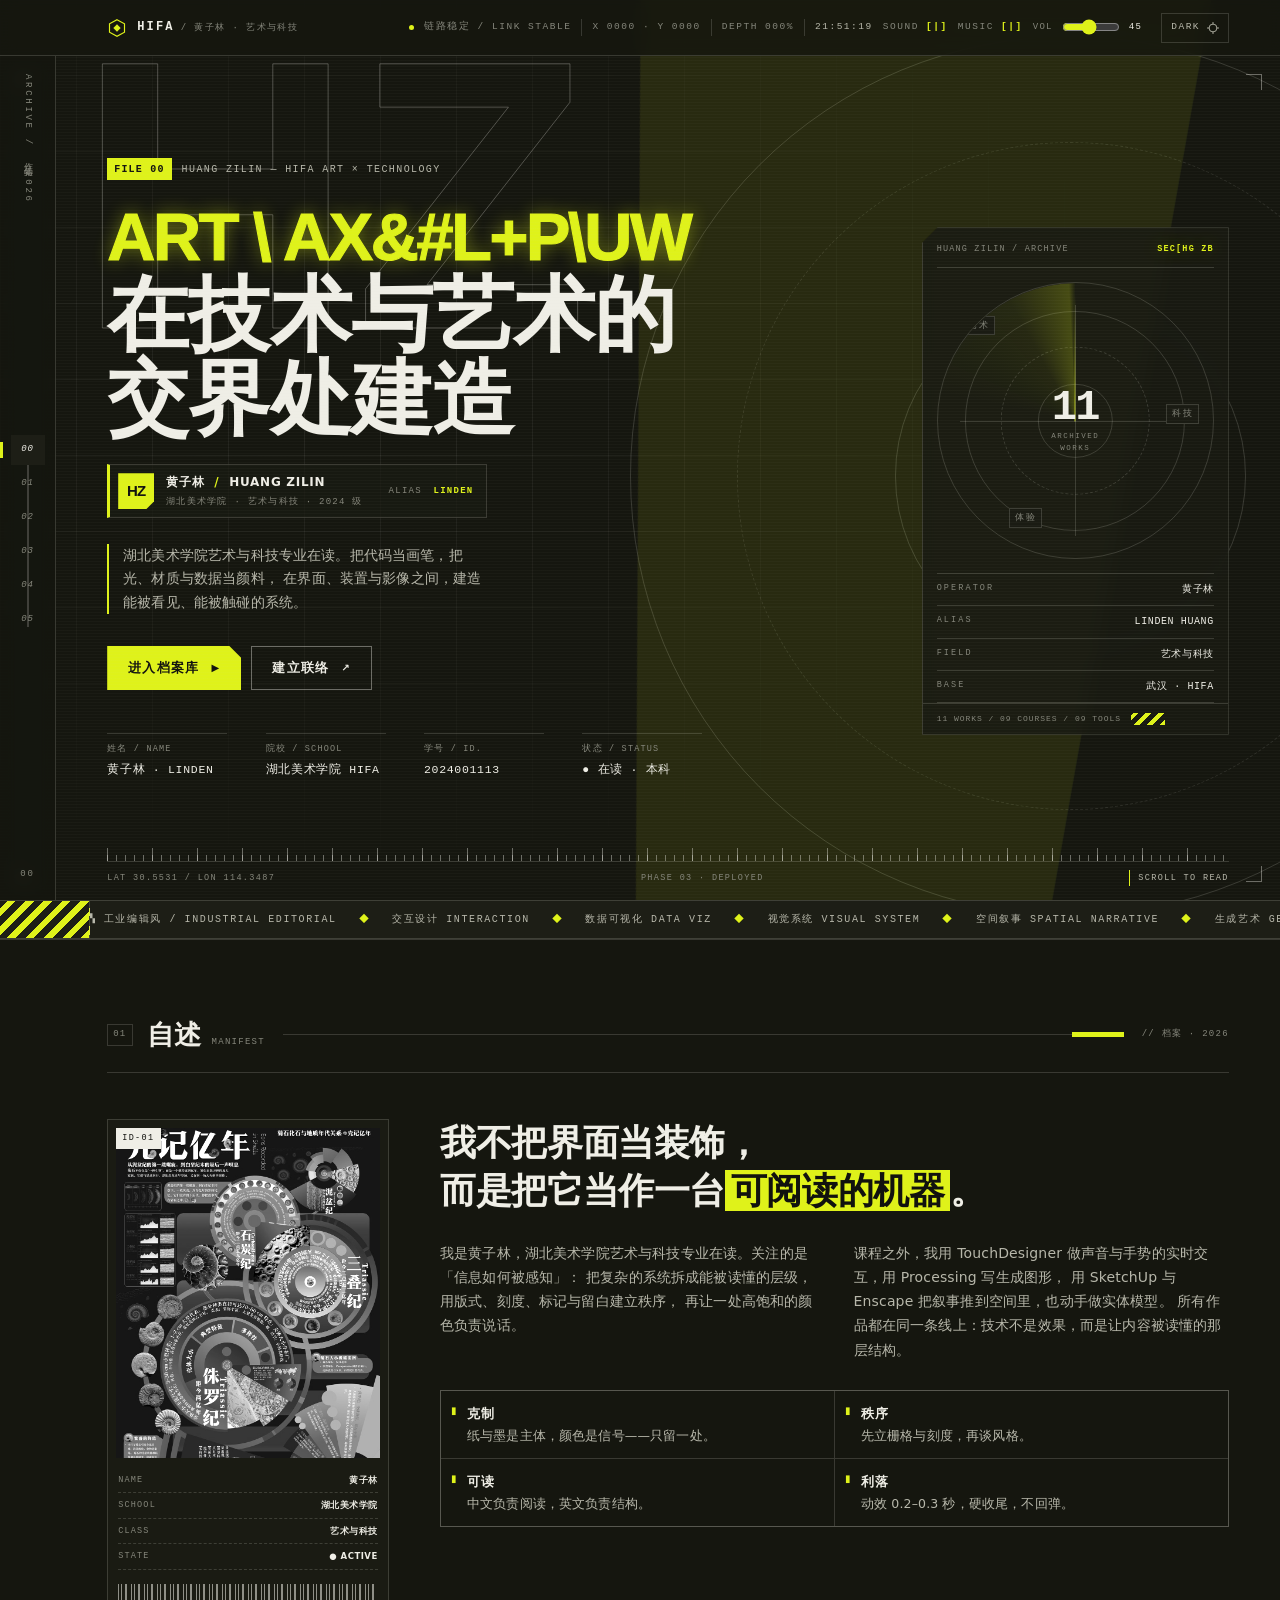
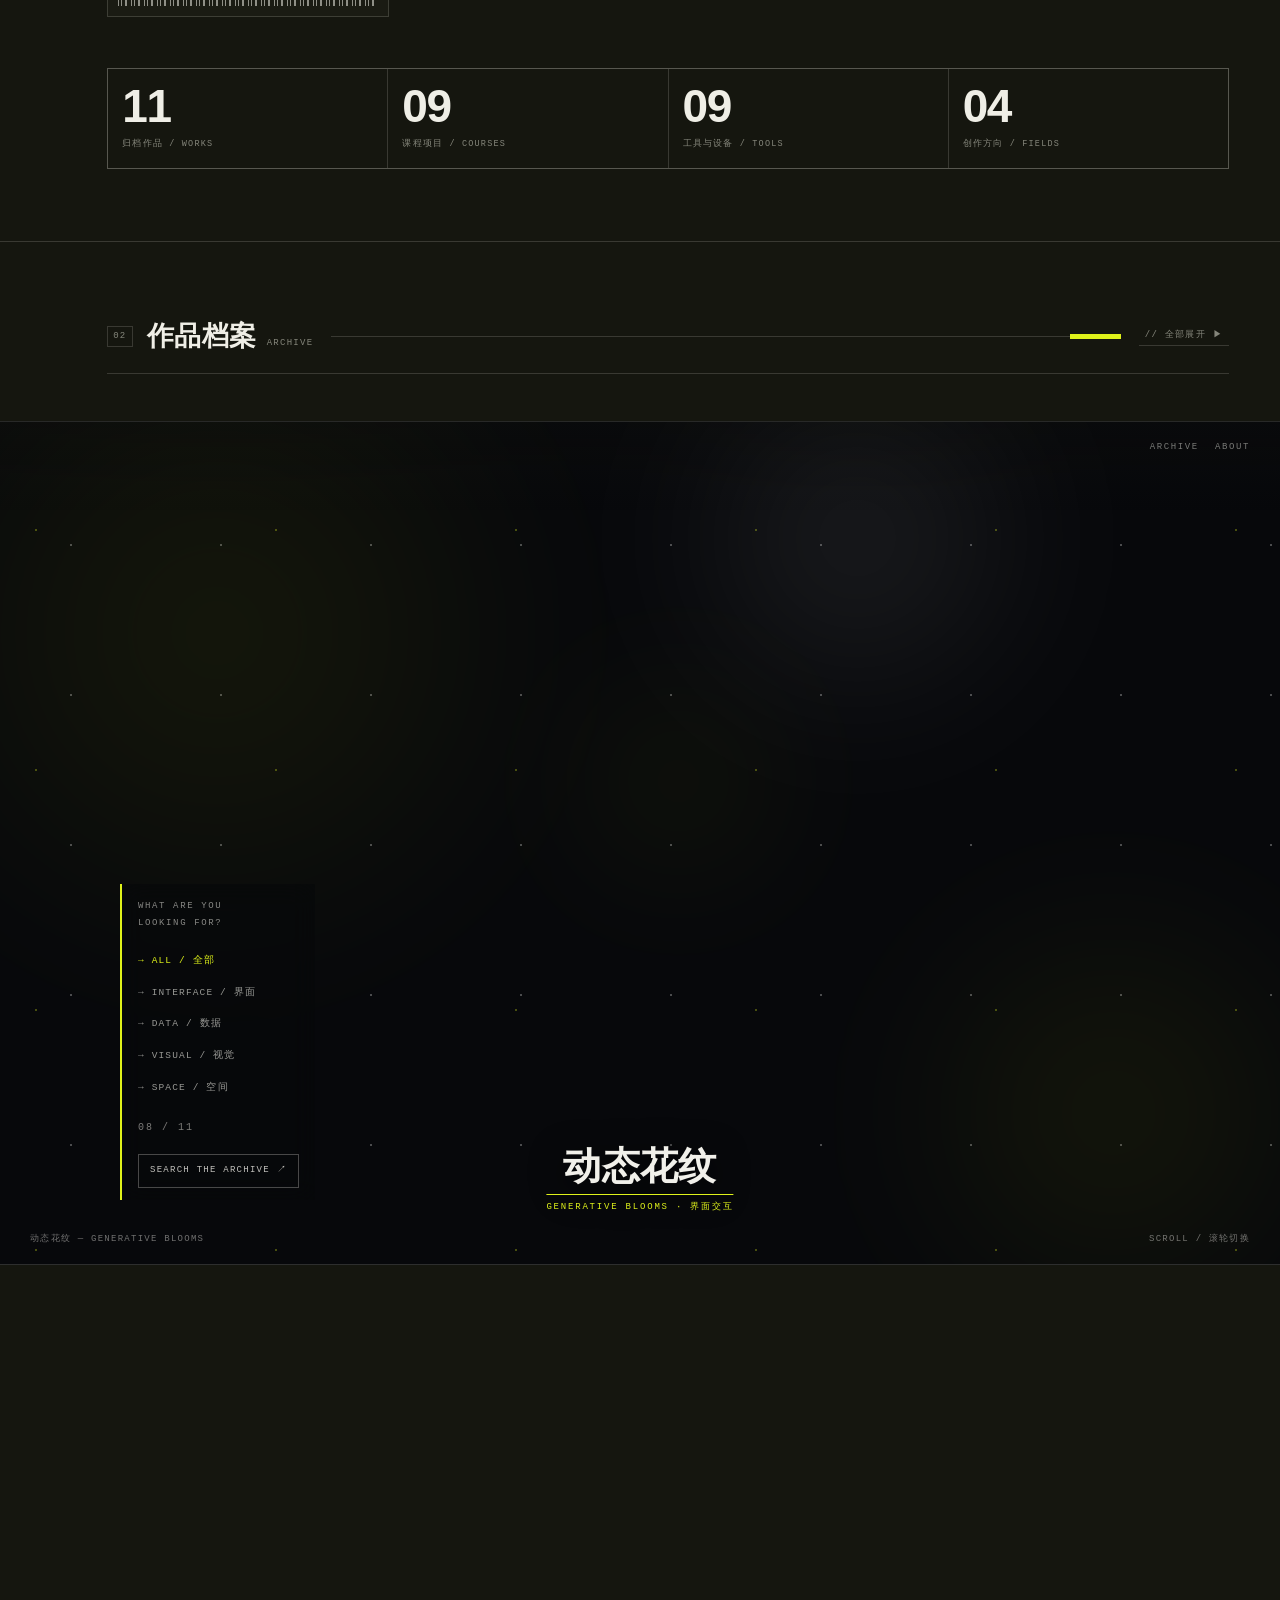
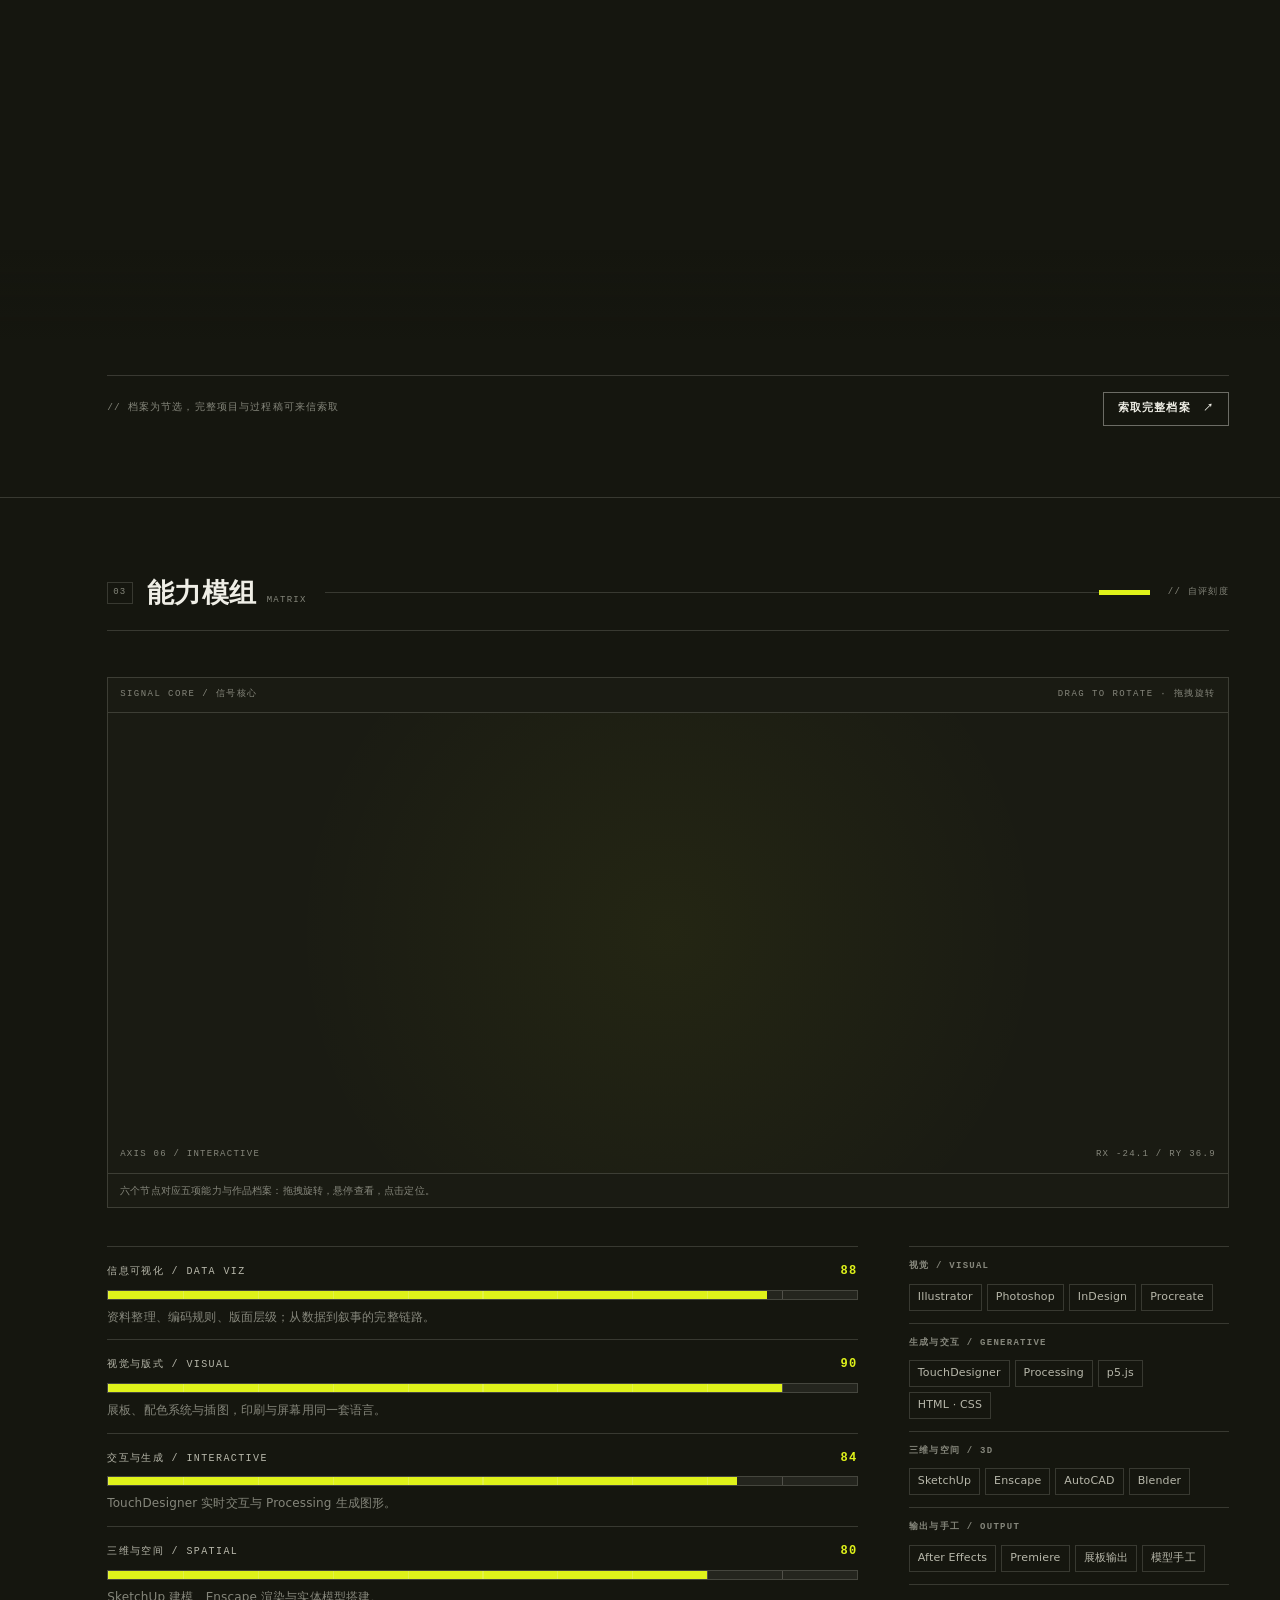
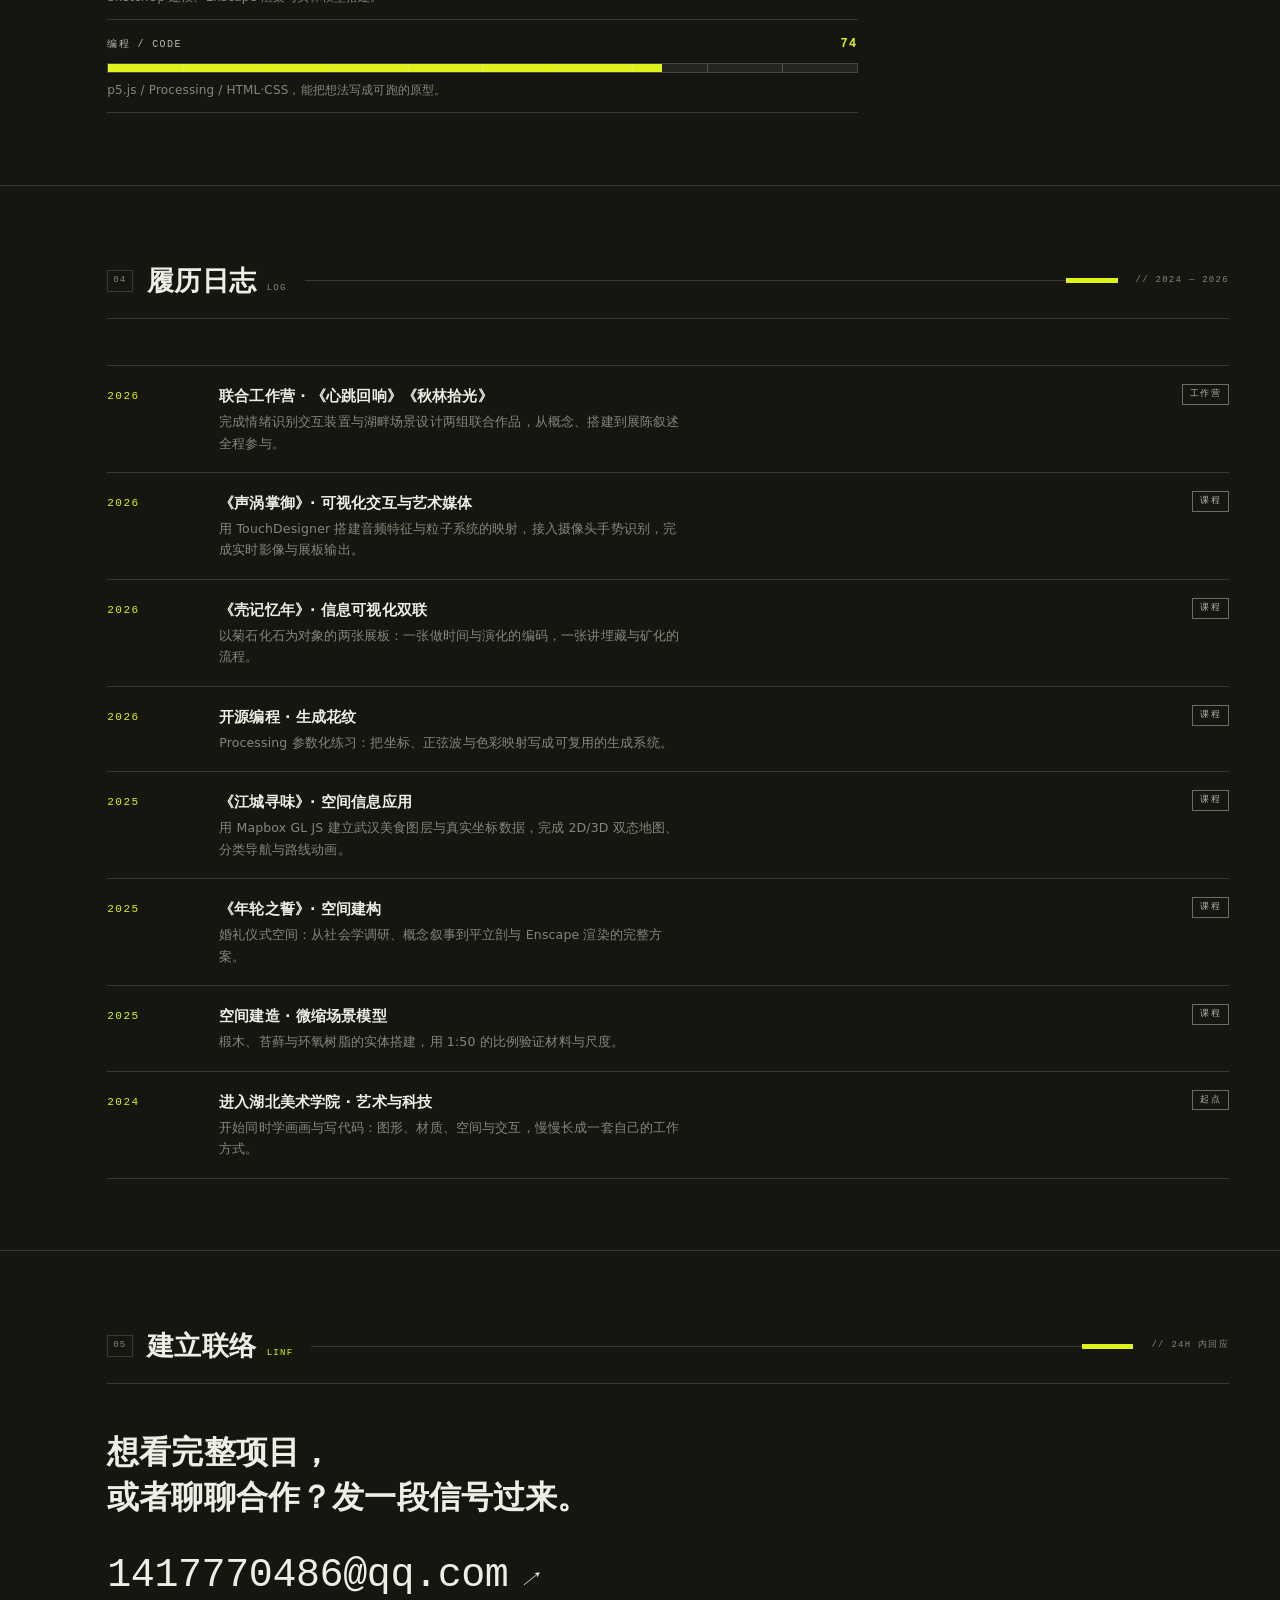
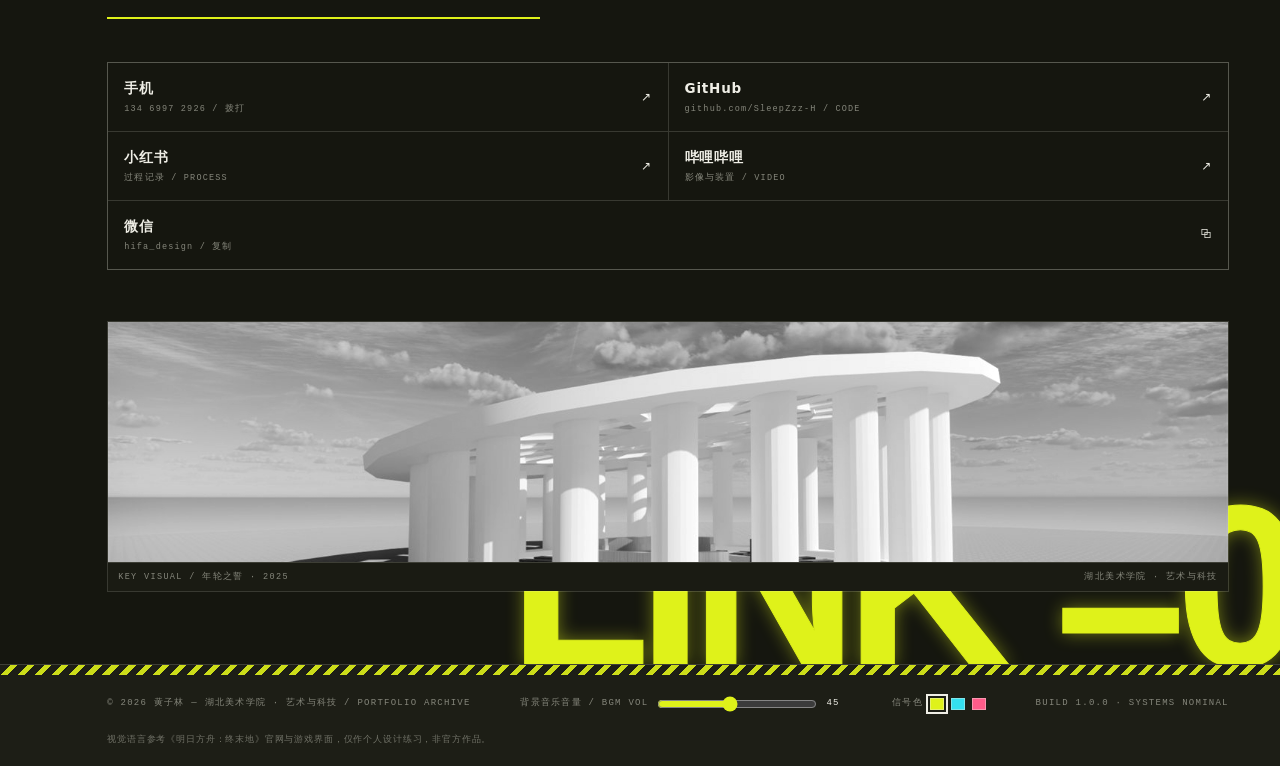
==== commit 5cc71408: "Restore HUANG ZILIN wordmark as intro logo" ====
--- a/index.html
+++ b/index.html
@@ -8,8 +8,8 @@
 <meta name="theme-color" content="#15160f" />
 <link rel="icon" href="data:image/svg+xml,%3Csvg xmlns='http://www.w3.org/2000/svg' viewBox='0 0 24 24'%3E%3Cpath d='M12 2 21 7v10l-9 5-9-5V7z' fill='none' stroke='%23e2f21a' stroke-width='1.6'/%3E%3Cpath d='M12 7.4 16.4 12 12 16.6 7.6 12z' fill='%23e2f21a'/%3E%3C/svg%3E" />
 <link rel="preload" href="assets/works/portrait.jpg" as="image" />
-<link rel="stylesheet" href="css/theme.css?v=10" />
-<link rel="stylesheet" href="css/style.css?v=10" />
+<link rel="stylesheet" href="css/theme.css?v=12" />
+<link rel="stylesheet" href="css/style.css?v=12" />
 <script type="importmap">
 {
   "imports": {
@@ -41,10 +41,12 @@
     <p class="intro-line" id="introLine"><span id="introText"></span><i class="intro-caret" aria-hidden="true"></i></p>
 
     <div class="intro-lockup" id="introLockup">
-      <svg class="intro-logo" id="introLogo" viewBox="0 0 24 24" aria-hidden="true">
-        <path d="M12 2 21 7v10l-9 5-9-5V7z" fill="none" stroke="currentColor" stroke-width="1"/>
-        <path d="M12 7.4 16.4 12 12 16.6 7.6 12z" fill="currentColor"/>
-      </svg>
+      <div class="intro-word" id="introWord">
+        <span class="iw1">HUANG</span>
+        <span class="iw2">ZILIN</span>
+        <span class="iw-sub">黄 子 林 <i>/</i> HUANG ZILIN</span>
+        <em class="iw-alias">LINDEN HUANG</em>
+      </div>
       <div class="intro-info" id="introInfo">
         <b>黄子林 <i>/</i> HUANG ZILIN</b>
         <span>湖北美术学院 · 艺术与科技 · 2024 级</span>
@@ -525,9 +527,9 @@
   <span class="lb-cap" id="lbCap"></span>
 </div>
 
-<script src="js/data.js?v=10"></script>
-<script src="js/main.js?v=10"></script>
-<script type="module" src="js/orbit3d.js?v=10"></script>
+<script src="js/data.js?v=12"></script>
+<script src="js/main.js?v=12"></script>
+<script type="module" src="js/orbit3d.js?v=12"></script>
 </body>
 </html>
 
@@ -537,3 +539,5 @@
 
 
 
+
+
--- a/css/style.css
+++ b/css/style.css
@@ -65,31 +65,58 @@
 }
 
 .intro-lockup {
+  position: relative;
   display: flex; align-items: center; justify-content: center;
-  gap: clamp(18px, 3vw, 34px);
-  margin-top: clamp(6px, 1.4vw, 18px);
-  opacity: 0; transform: translateY(20px) scale(.92);
+  width: 100%;
+  min-height: clamp(240px, 36vh, 360px);
+  margin-top: clamp(4px, 1vw, 12px);
+  opacity: 0; transform: translateY(22px) scale(.94);
   transition: opacity .8s var(--ease), transform .8s var(--ease);
 }
 .intro-lockup.is-on { opacity: 1; transform: none; }
-.intro-lockup.is-shift { transform: translateX(-6vw); }
-.intro-logo {
-  width: clamp(54px, 7vw, 92px);
-  height: auto;
-  color: var(--signal);
-  flex: 0 0 auto;
-  filter: drop-shadow(0 0 26px color-mix(in srgb, var(--signal) 55%, transparent));
-}
-.intro-lockup.is-blink .intro-logo { animation: logoBlink .2s steps(1) 4; }
-@keyframes logoBlink { 50% { opacity: .08; } }
+
+.intro-word {
+  display: flex; flex-direction: column; align-items: center;
+  line-height: .8;
+  transform-origin: center center;
+  transition: transform 1s var(--ease);
+  will-change: transform;
+}
+.iw1, .iw2 {
+  font-family: var(--font-dis); font-weight: 900;
+  font-size: clamp(52px, 12.4vw, 164px);
+  line-height: .8; letter-spacing: -.045em; text-transform: uppercase;
+}
+.iw1 { color: #f1f0ea; text-shadow: 0 10px 40px rgba(0, 0, 0, .6); }
+.iw2 { color: transparent; -webkit-text-stroke: 1.6px var(--signal); }
+.iw-sub {
+  margin-top: clamp(10px, 1.6vw, 18px);
+  font-family: var(--font-mono); font-size: clamp(9px, 1vw, 12px);
+  letter-spacing: .26em; color: #b9bbaf;
+}
+.iw-sub i { font-style: normal; color: var(--signal); margin: 0 6px; }
+.iw-alias {
+  margin-top: 10px; padding: 3px 9px;
+  border: 1px solid var(--signal);
+  font-family: var(--font-mono); font-style: normal;
+  font-size: 9px; letter-spacing: .18em; color: var(--signal);
+}
+.intro-lockup.is-blink .intro-word { animation: logoBlink .2s steps(1) 4; }
+@keyframes logoBlink { 50% { opacity: .12; } }
+
+.intro-lockup.is-shift .intro-word {
+  transform: translateX(-24vw) scale(.46);
+}
 
 .intro-info {
+  position: absolute; left: 59%; top: 50%;
+  width: max-content; max-width: 38vw;
   text-align: left;
   opacity: 0;
-  transform: translateX(-22px);
+  transform: translate(calc(-50% - 24px), -50%);
   transition: opacity .7s var(--ease), transform .7s var(--ease);
 }
-.intro-info.is-on { opacity: 1; transform: none; }
+.intro-info.is-on { opacity: 1; transform: translate(-50%, -50%); }
 .intro-info b {
   display: block;
   font-size: clamp(16px, 2.1vw, 26px);
@@ -124,10 +151,11 @@
 .intro-enter:hover { background: var(--signal); color: var(--on-signal); }
 .intro-enter i { font-style: normal; margin-left: 6px; }
 @media (max-width: 719px) {
-  .intro-lockup { flex-direction: column; gap: 14px; }
-  .intro-lockup.is-shift { transform: translateX(-4vw); }
-  .intro-info { text-align: center; }
-  .intro-info span, .intro-info em { font-size: 8.5px; }
+  .intro-lockup { min-height: 300px; }
+  .intro-lockup.is-shift .intro-word { transform: translateX(-20vw) scale(.5); }
+  .intro-info { left: 62%; max-width: 46vw; }
+  .intro-info b { font-size: 14px; }
+  .intro-info span, .intro-info em { font-size: 8px; letter-spacing: .1em; }
 }
 @media (max-width: 719px) {
   .boot-skip { right: 16px; bottom: 96px; font-size: 8px; }
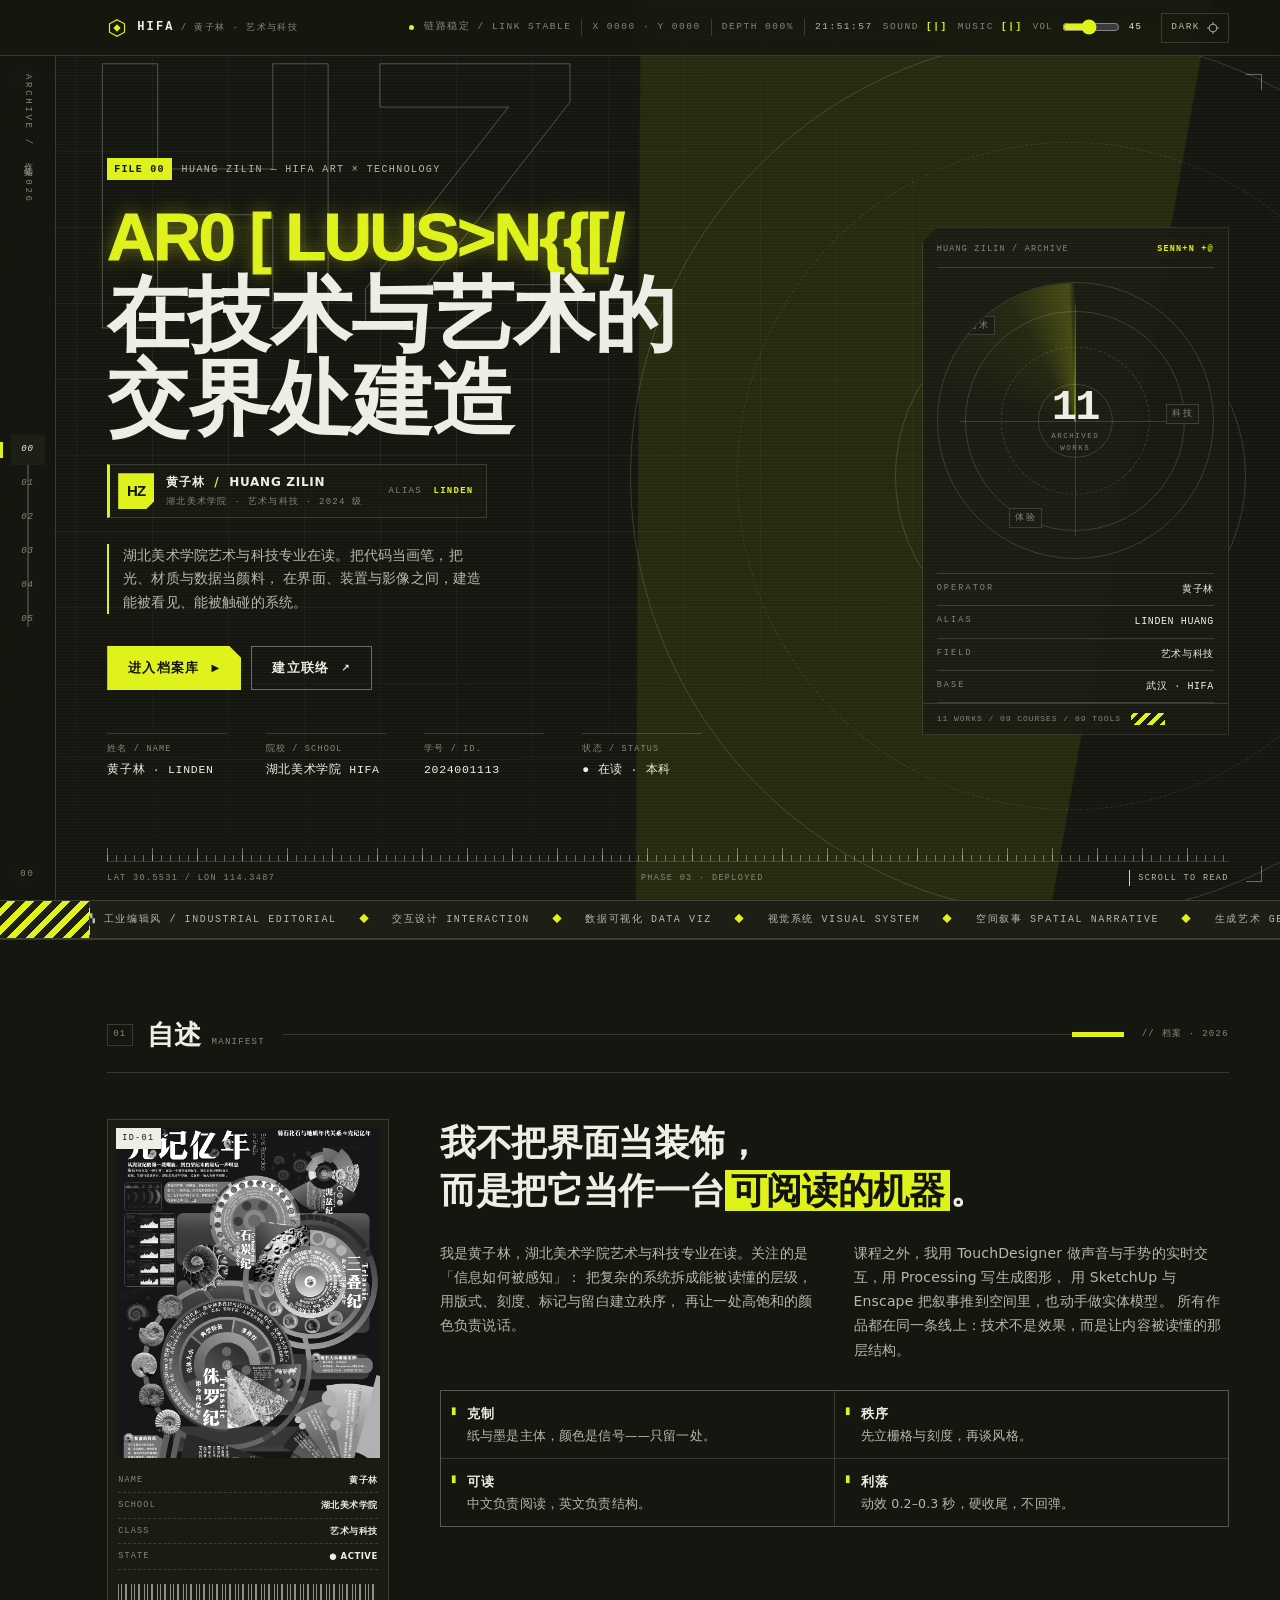
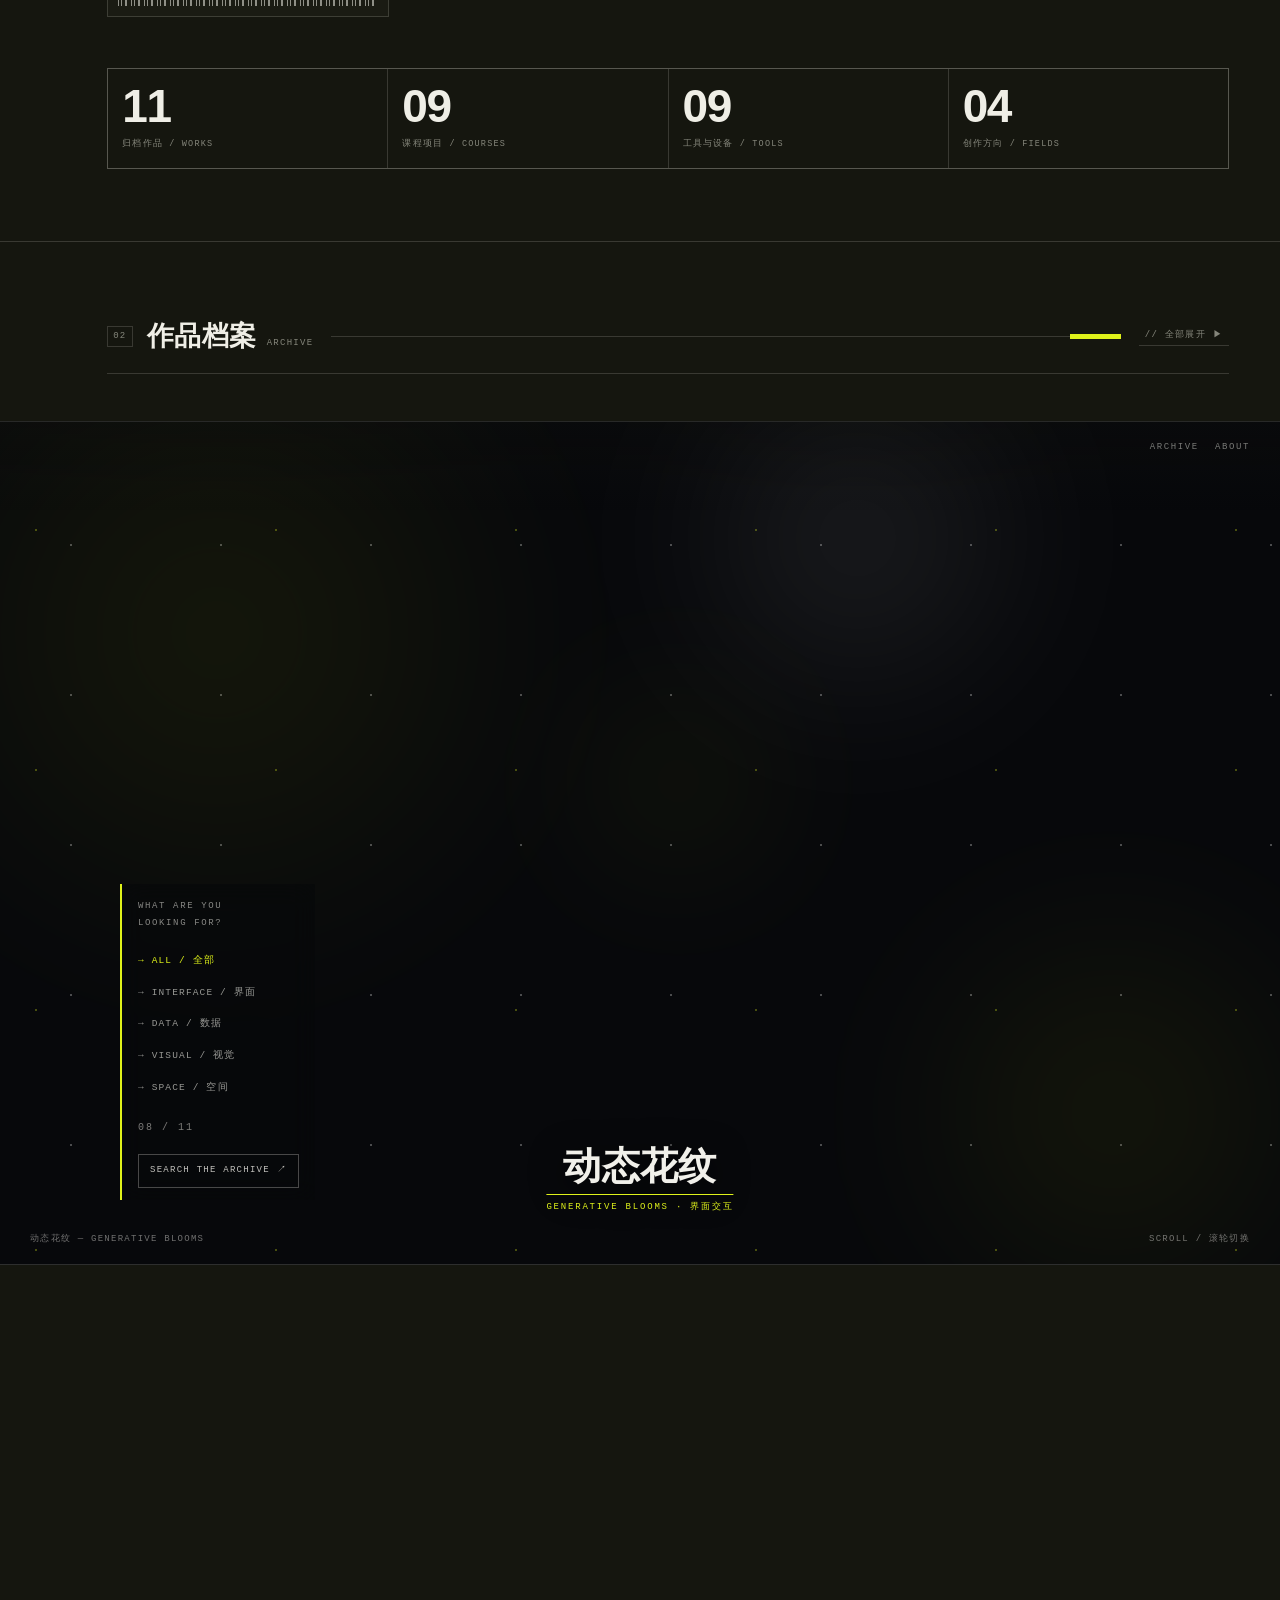
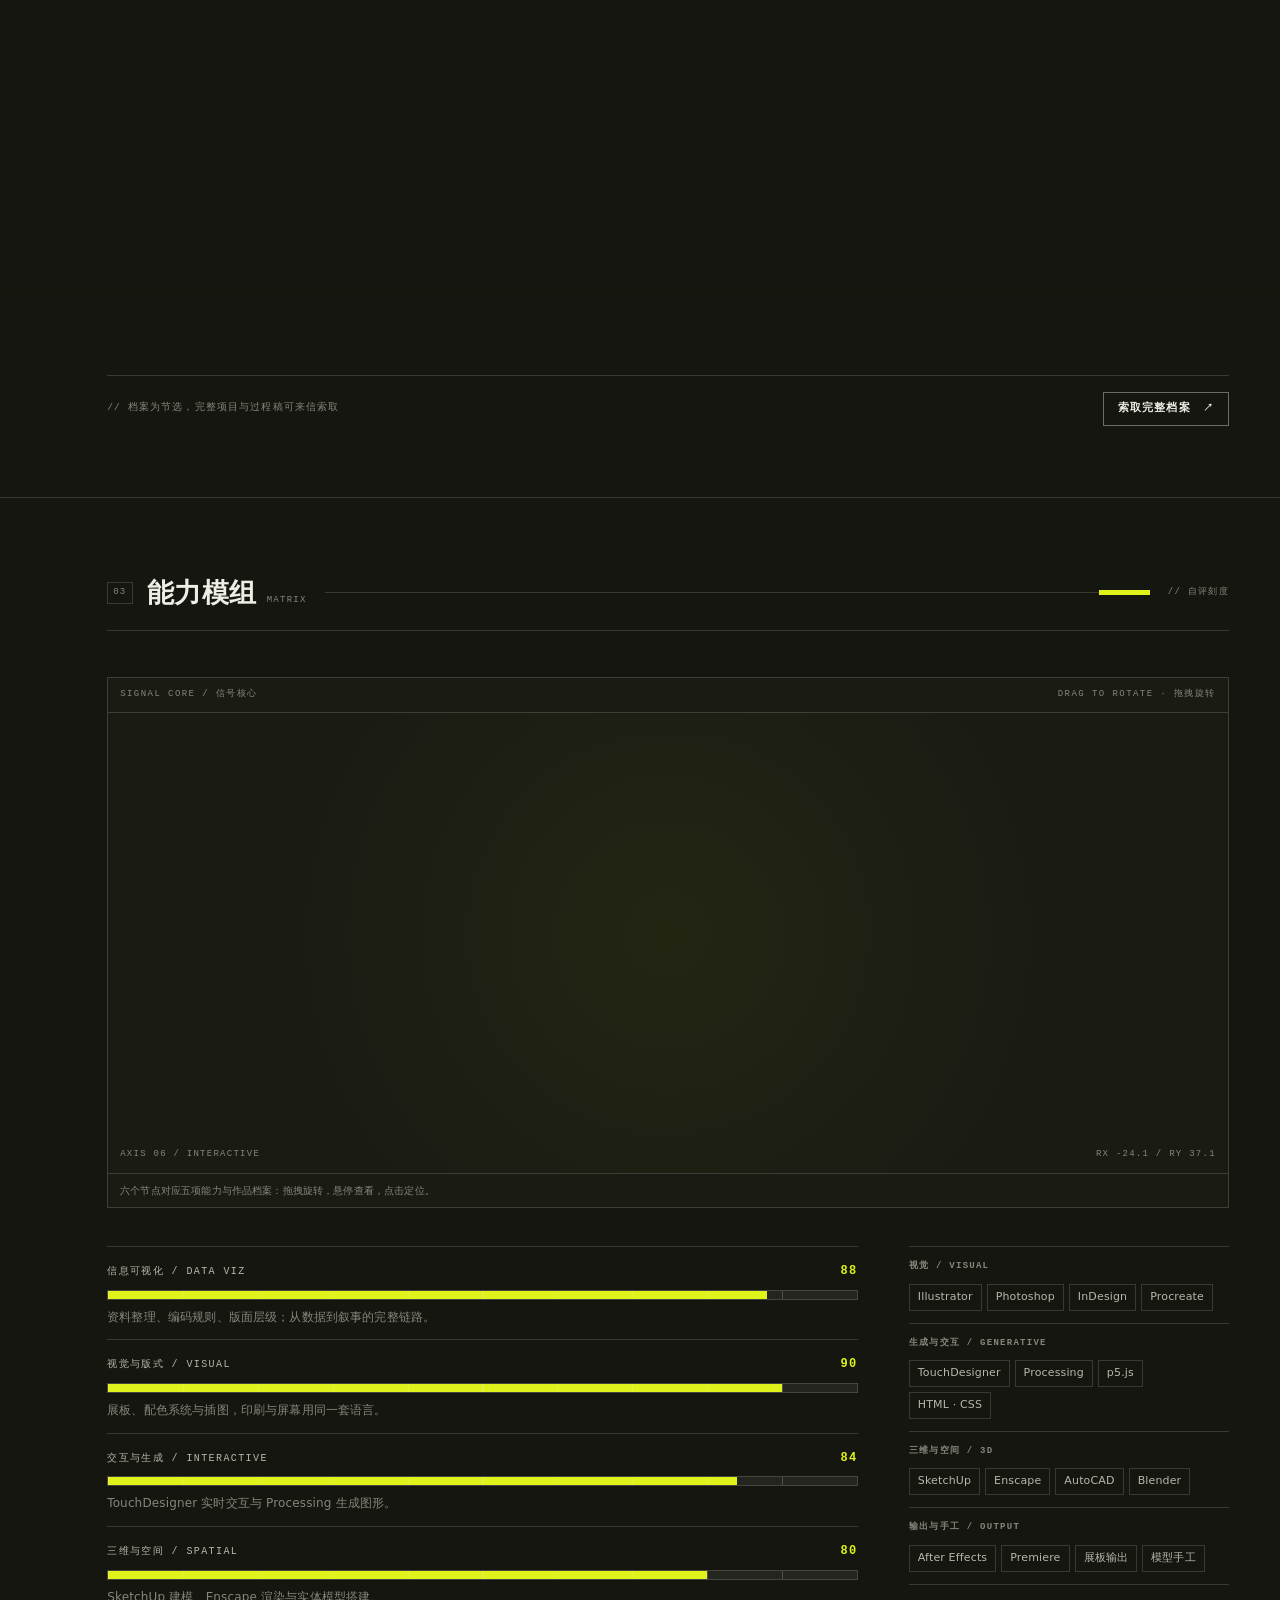
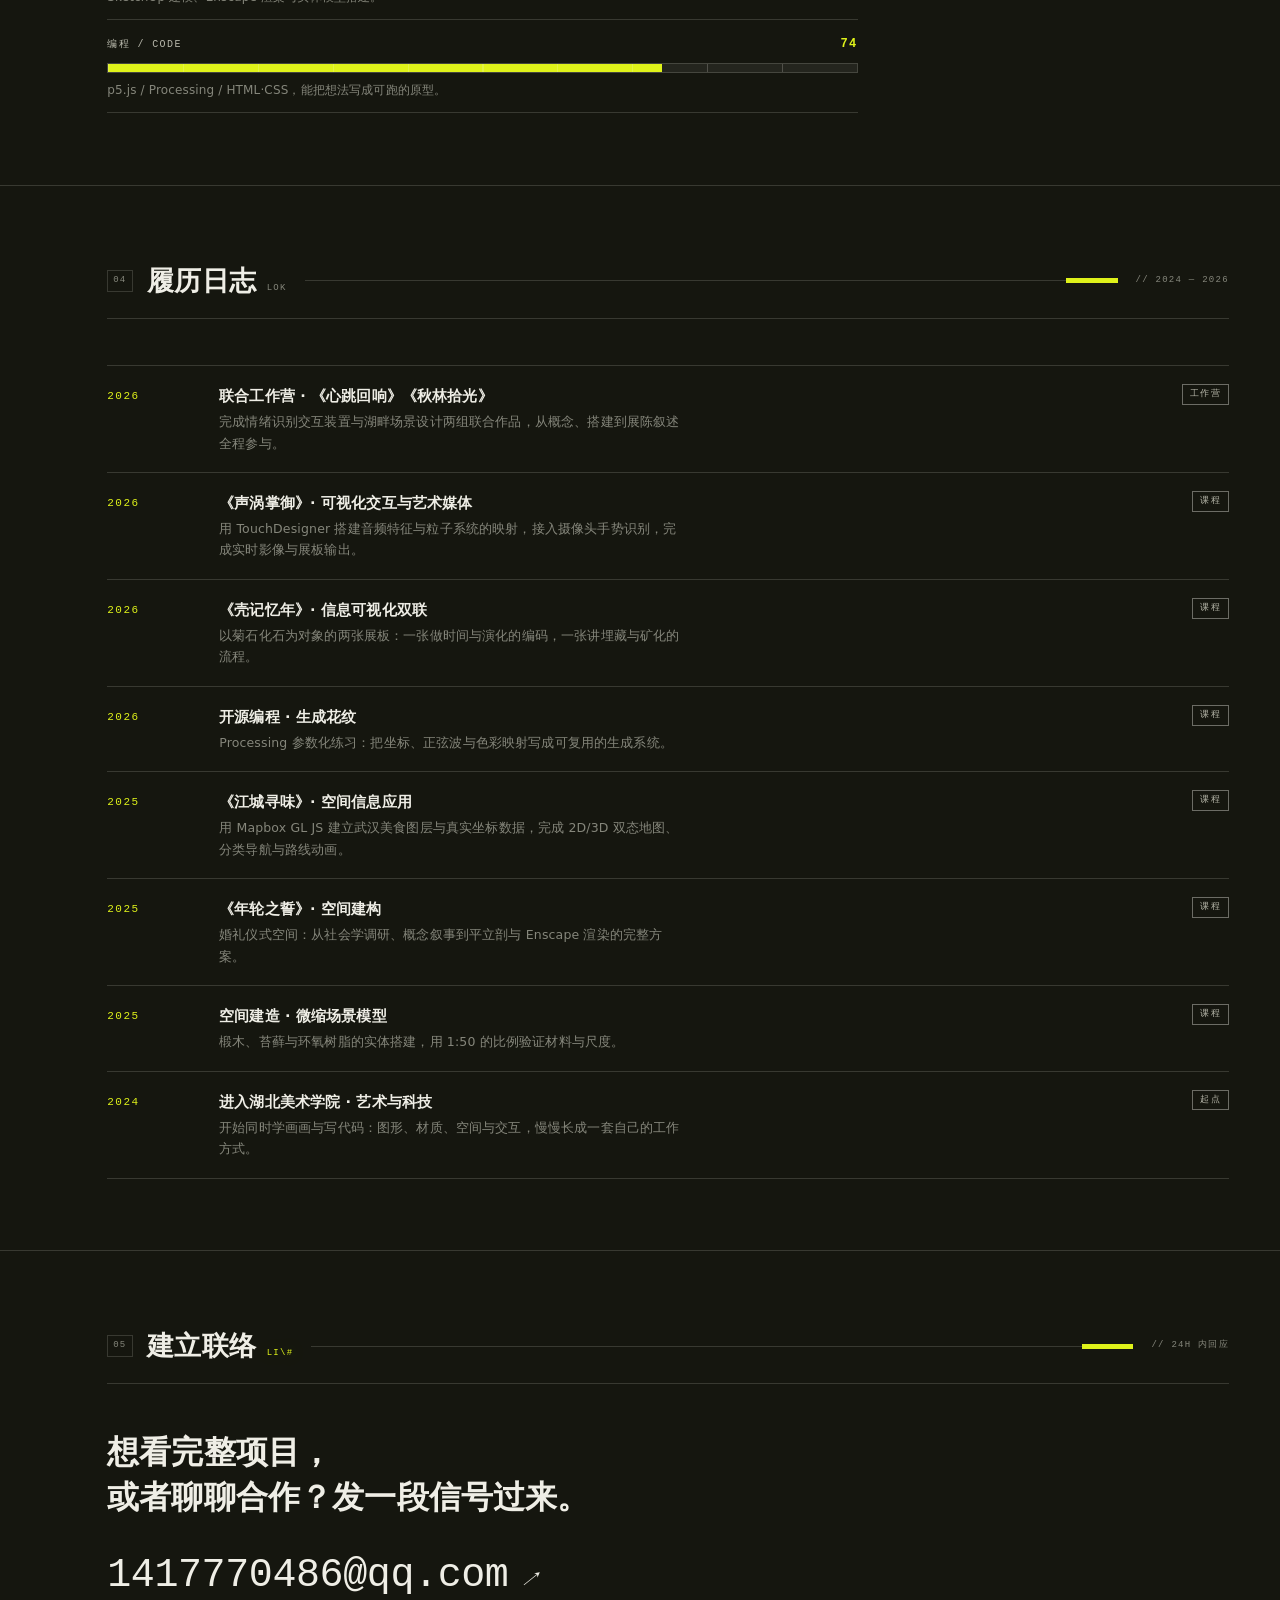
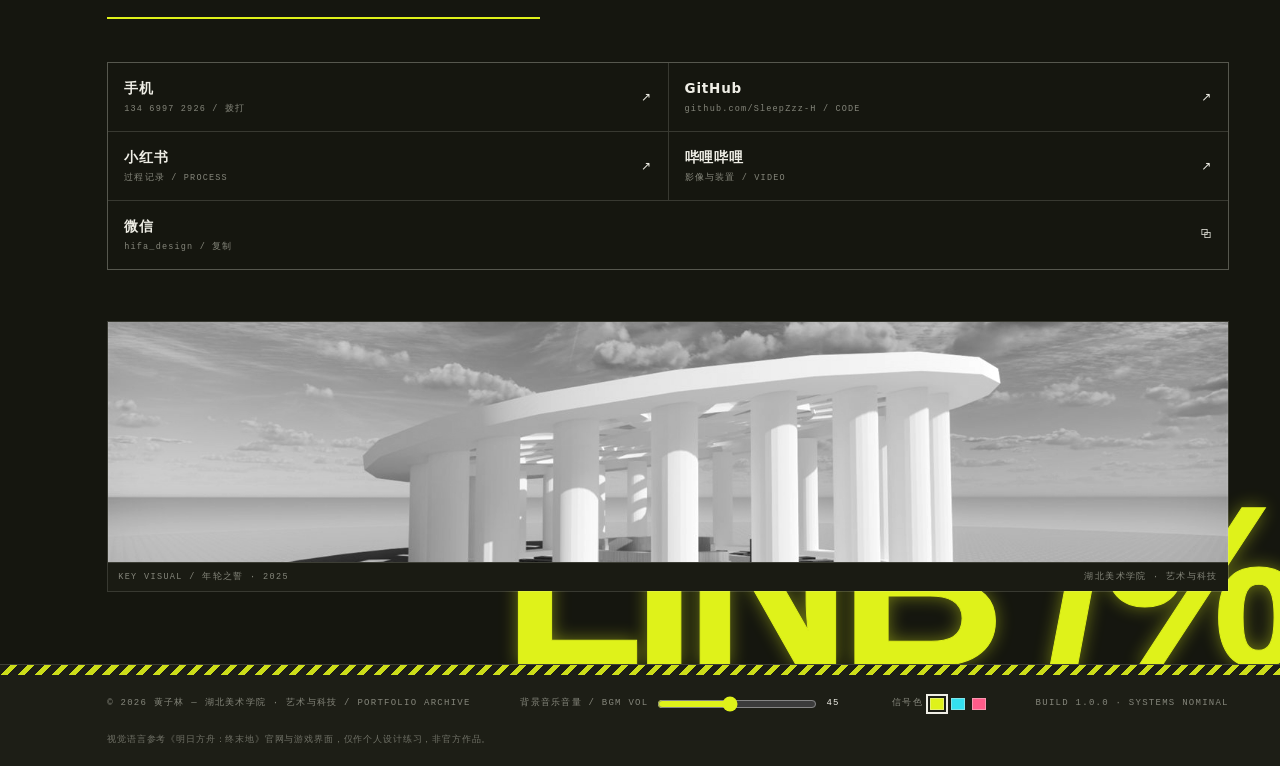
==== commit c53d7ebc: "Add fresnel-inspired glow shell and streak to cards" ====
--- a/index.html
+++ b/index.html
@@ -8,8 +8,8 @@
 <meta name="theme-color" content="#15160f" />
 <link rel="icon" href="data:image/svg+xml,%3Csvg xmlns='http://www.w3.org/2000/svg' viewBox='0 0 24 24'%3E%3Cpath d='M12 2 21 7v10l-9 5-9-5V7z' fill='none' stroke='%23e2f21a' stroke-width='1.6'/%3E%3Cpath d='M12 7.4 16.4 12 12 16.6 7.6 12z' fill='%23e2f21a'/%3E%3C/svg%3E" />
 <link rel="preload" href="assets/works/portrait.jpg" as="image" />
-<link rel="stylesheet" href="css/theme.css?v=12" />
-<link rel="stylesheet" href="css/style.css?v=12" />
+<link rel="stylesheet" href="css/theme.css?v=13" />
+<link rel="stylesheet" href="css/style.css?v=13" />
 <script type="importmap">
 {
   "imports": {
@@ -527,9 +527,9 @@
   <span class="lb-cap" id="lbCap"></span>
 </div>
 
-<script src="js/data.js?v=12"></script>
-<script src="js/main.js?v=12"></script>
-<script type="module" src="js/orbit3d.js?v=12"></script>
+<script src="js/data.js?v=13"></script>
+<script src="js/main.js?v=13"></script>
+<script type="module" src="js/orbit3d.js?v=13"></script>
 </body>
 </html>
 
@@ -541,3 +541,4 @@
 
 
 
+
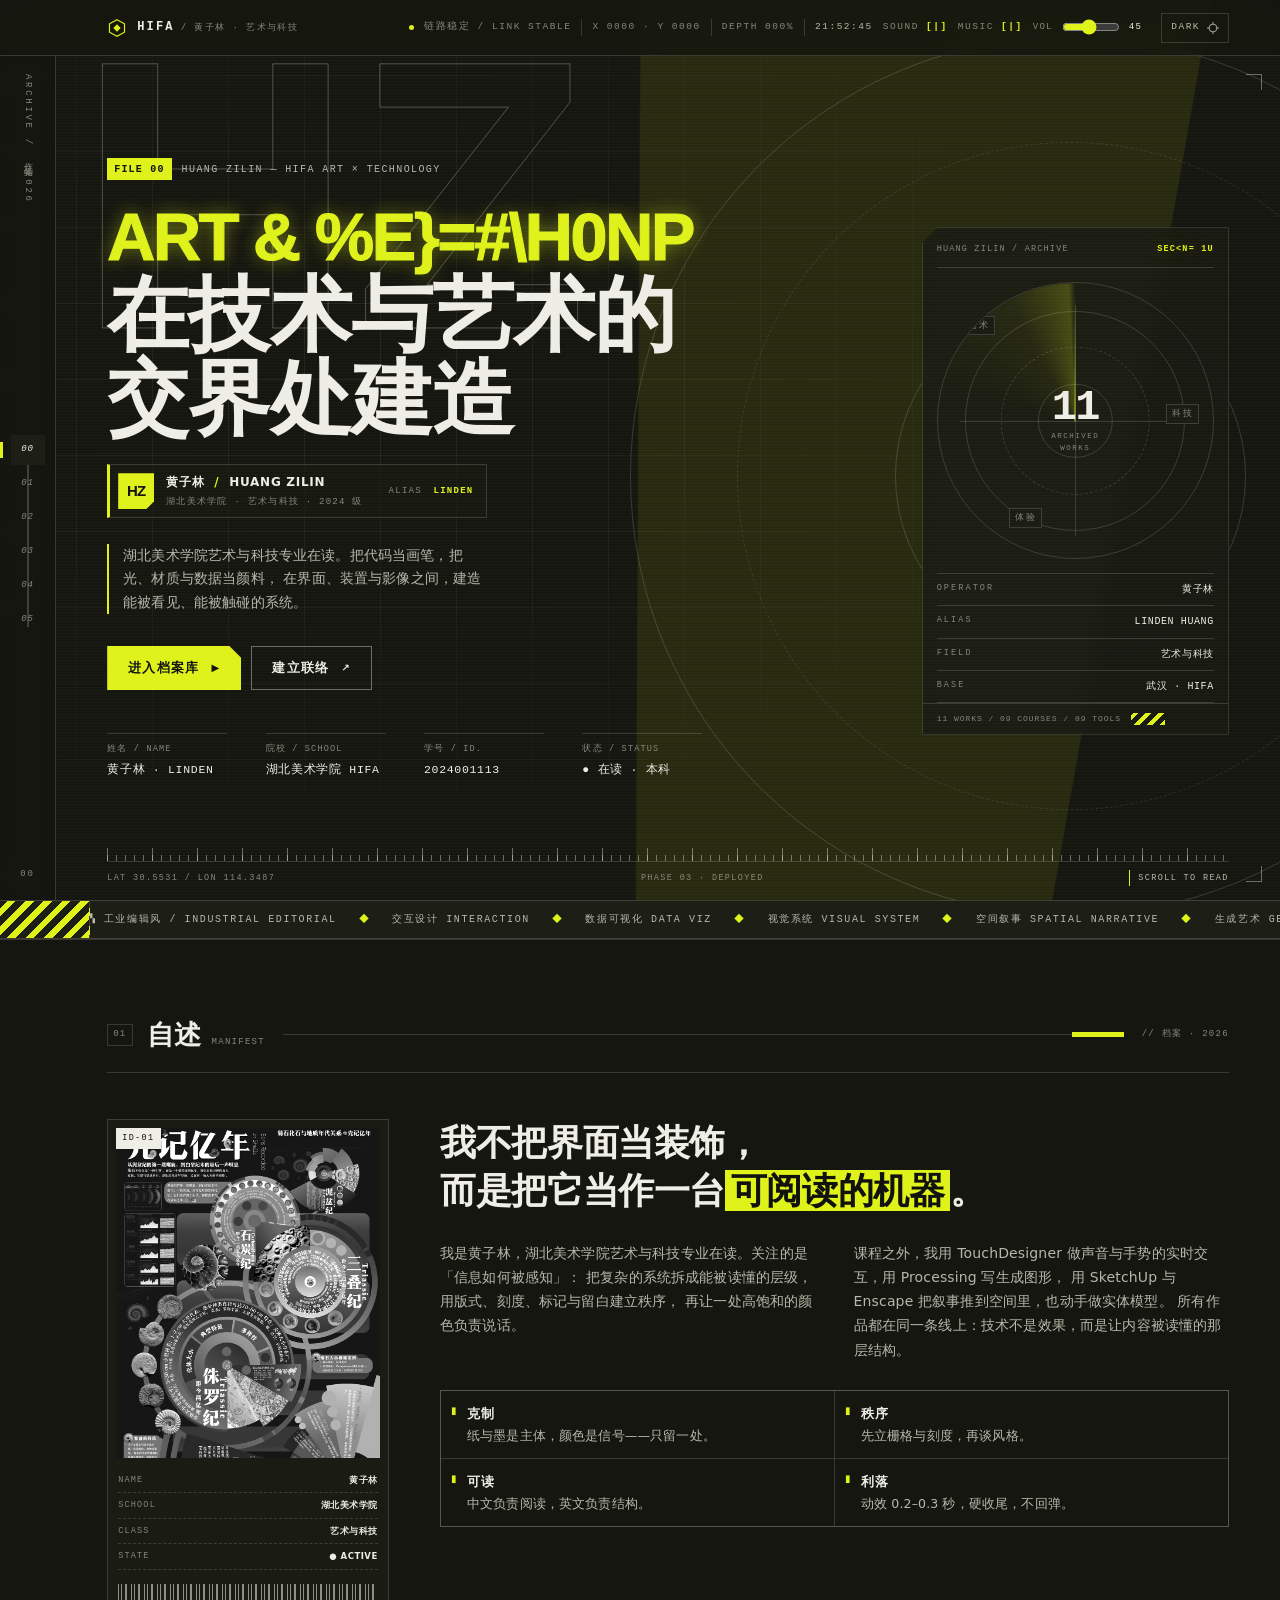
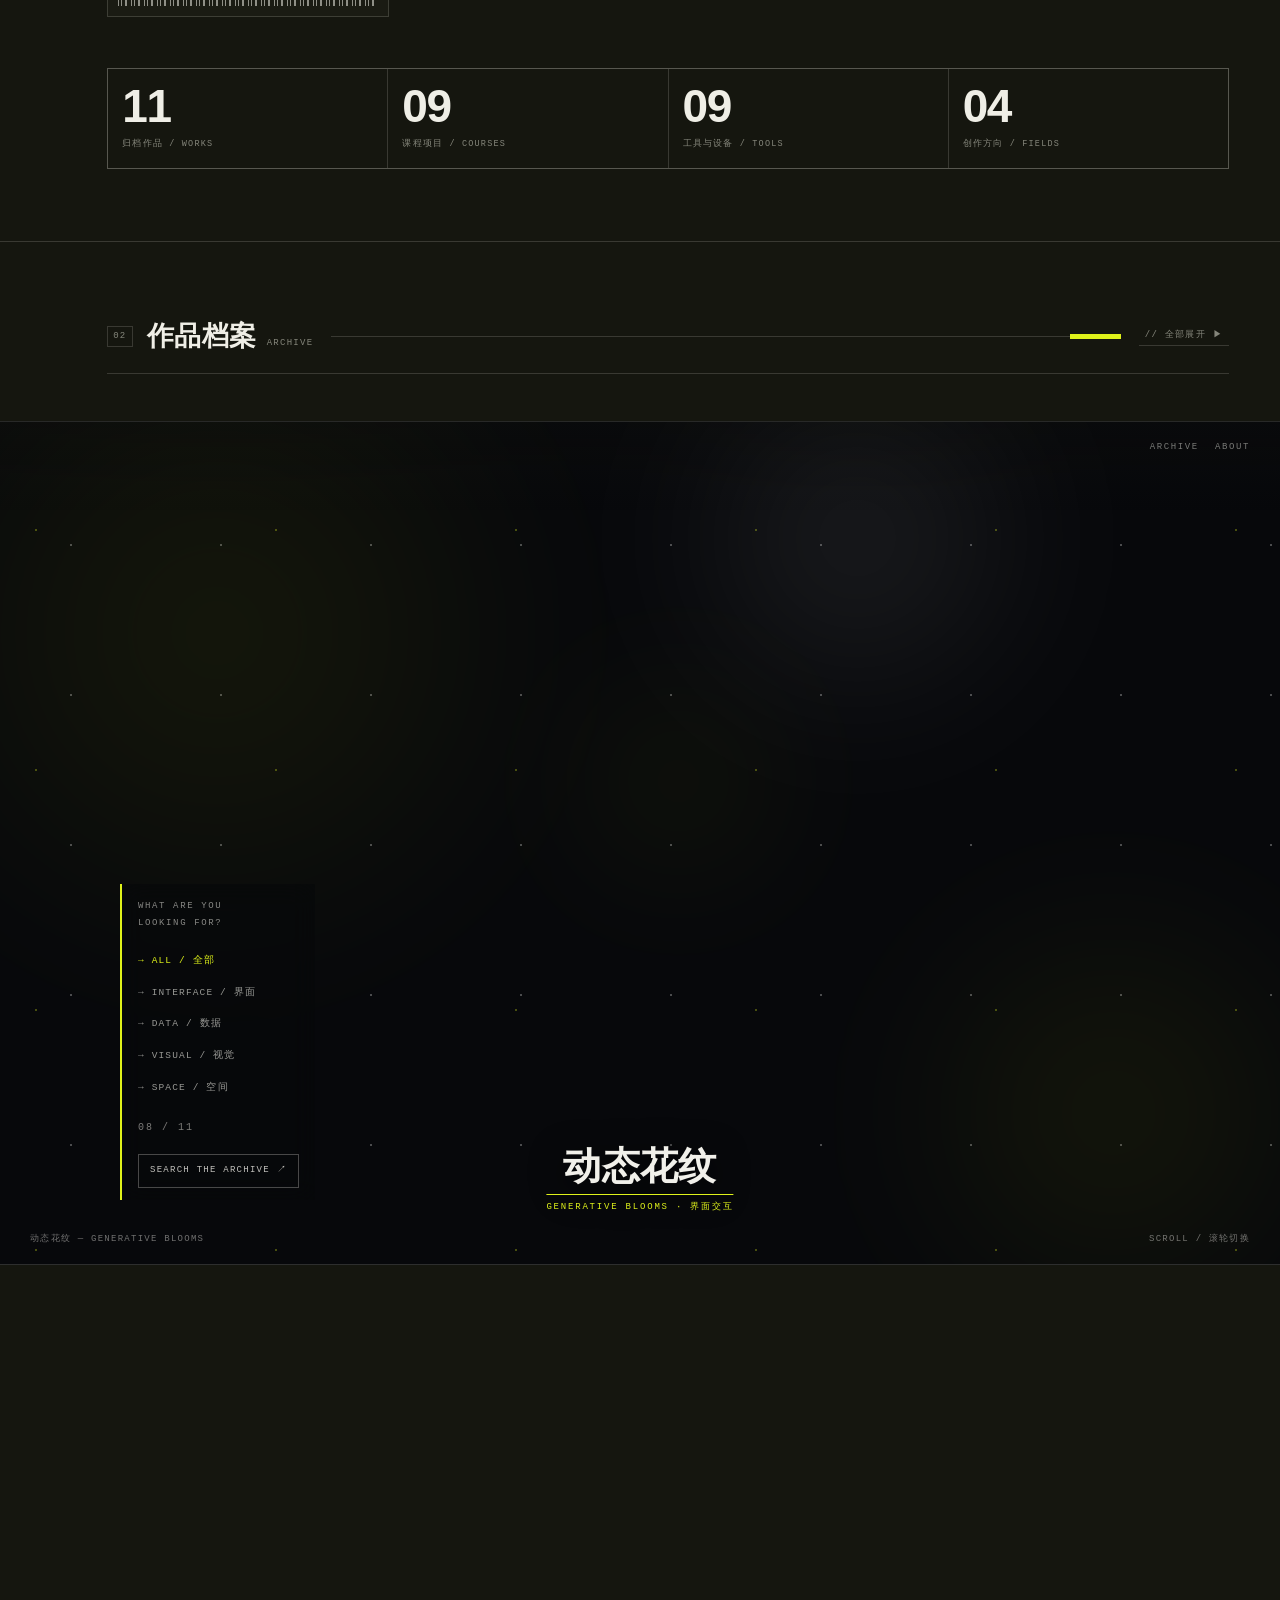
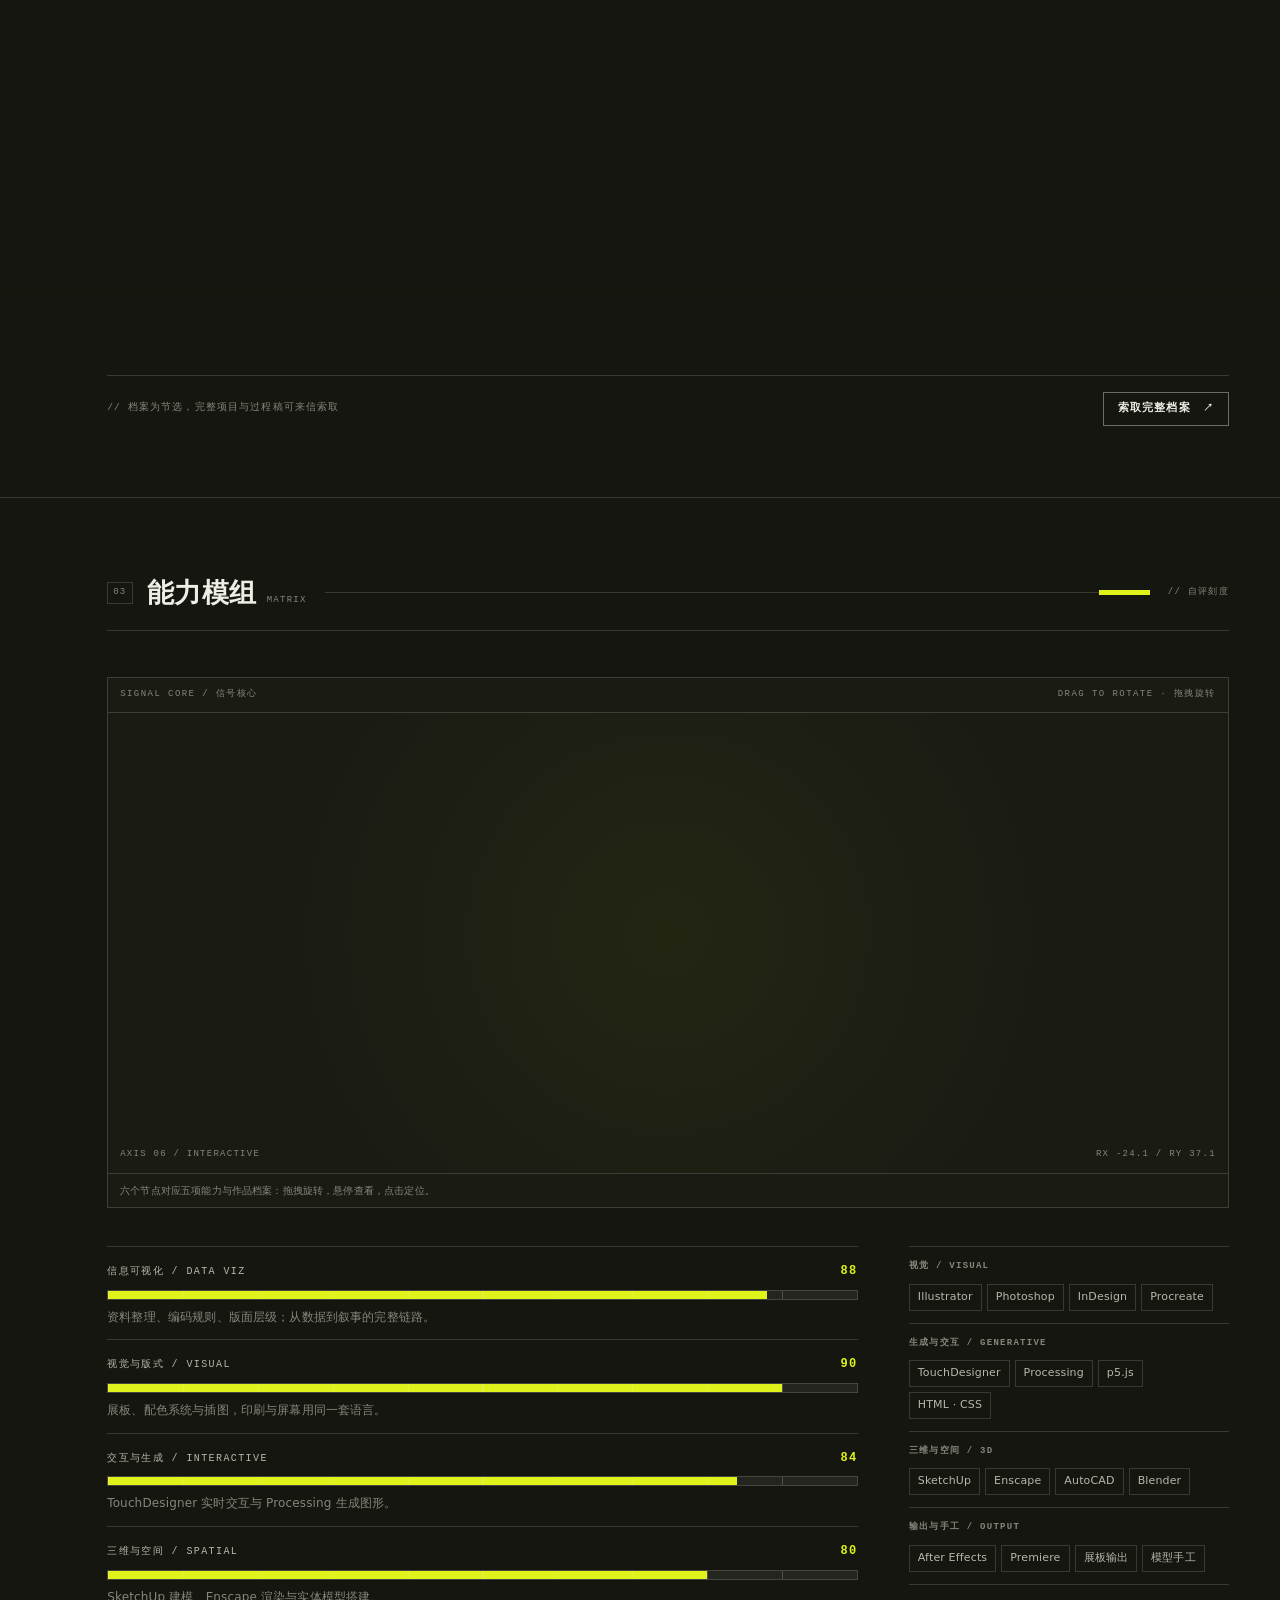
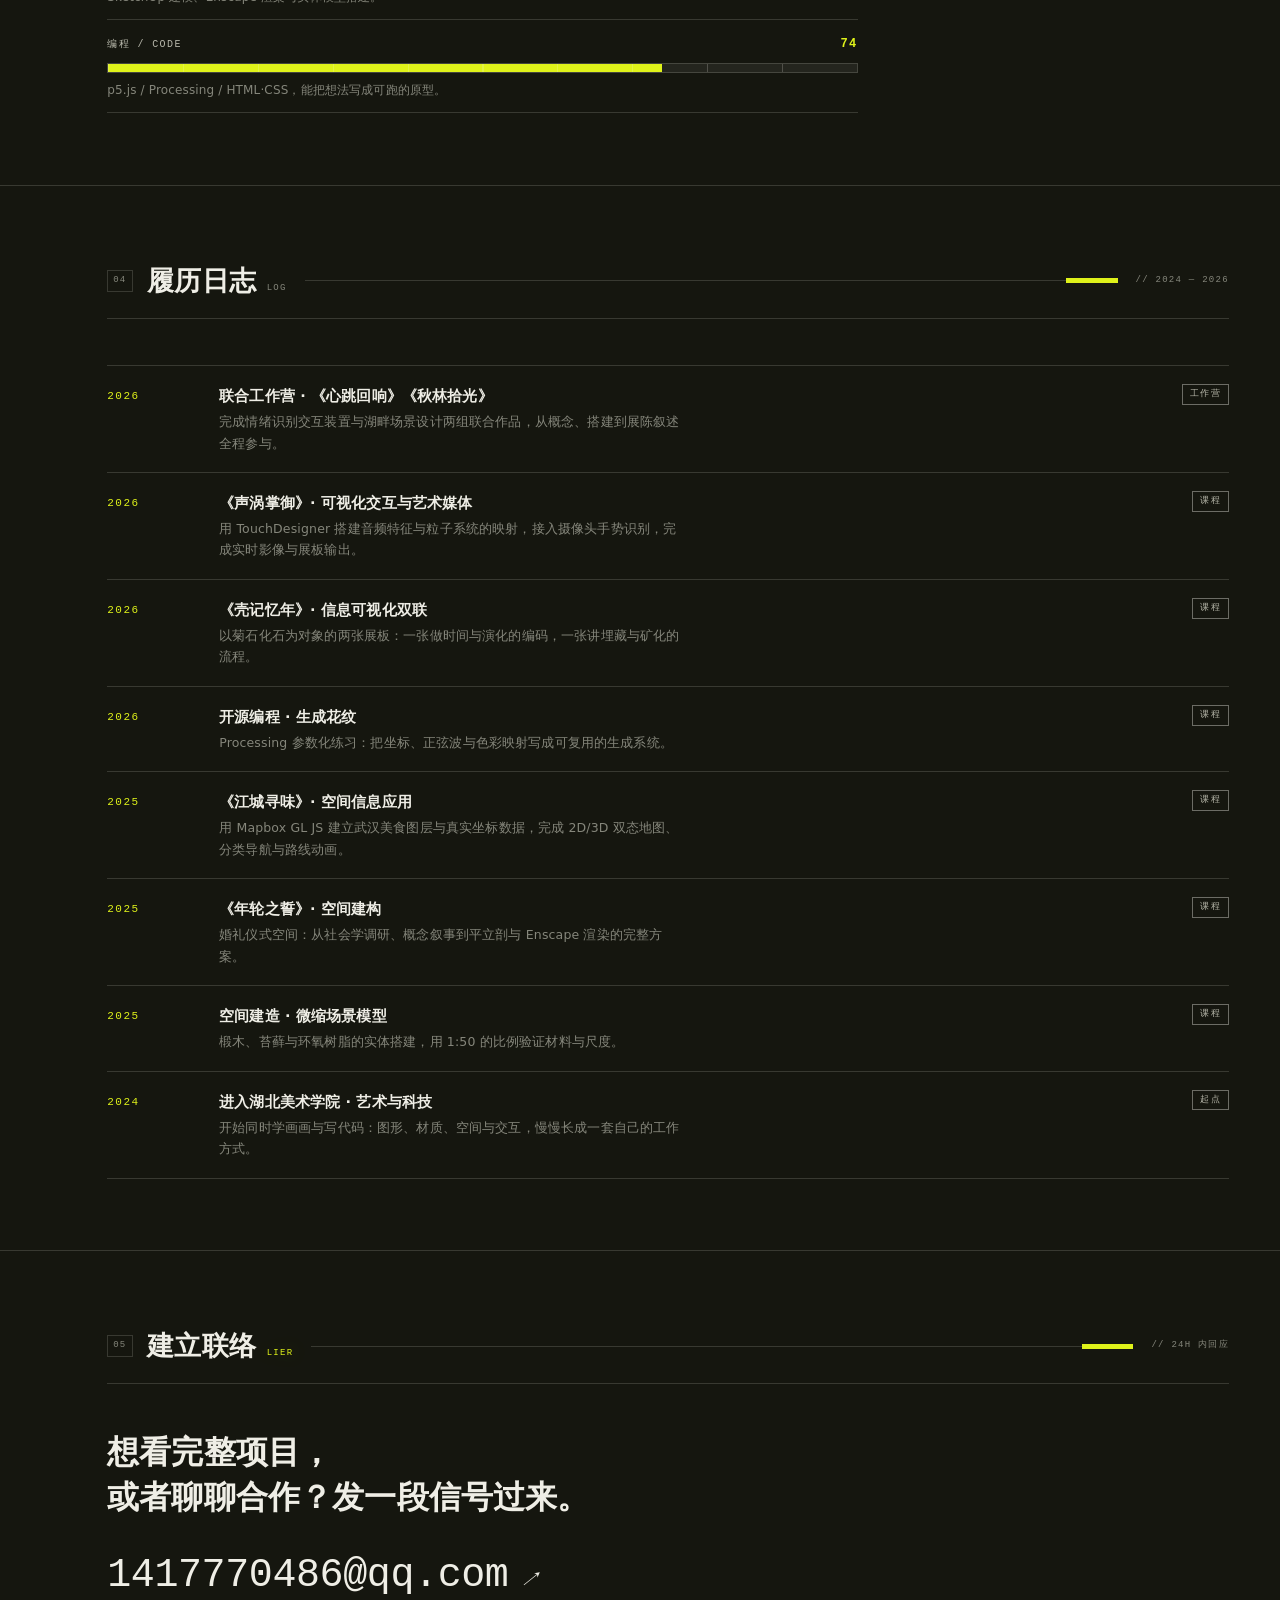
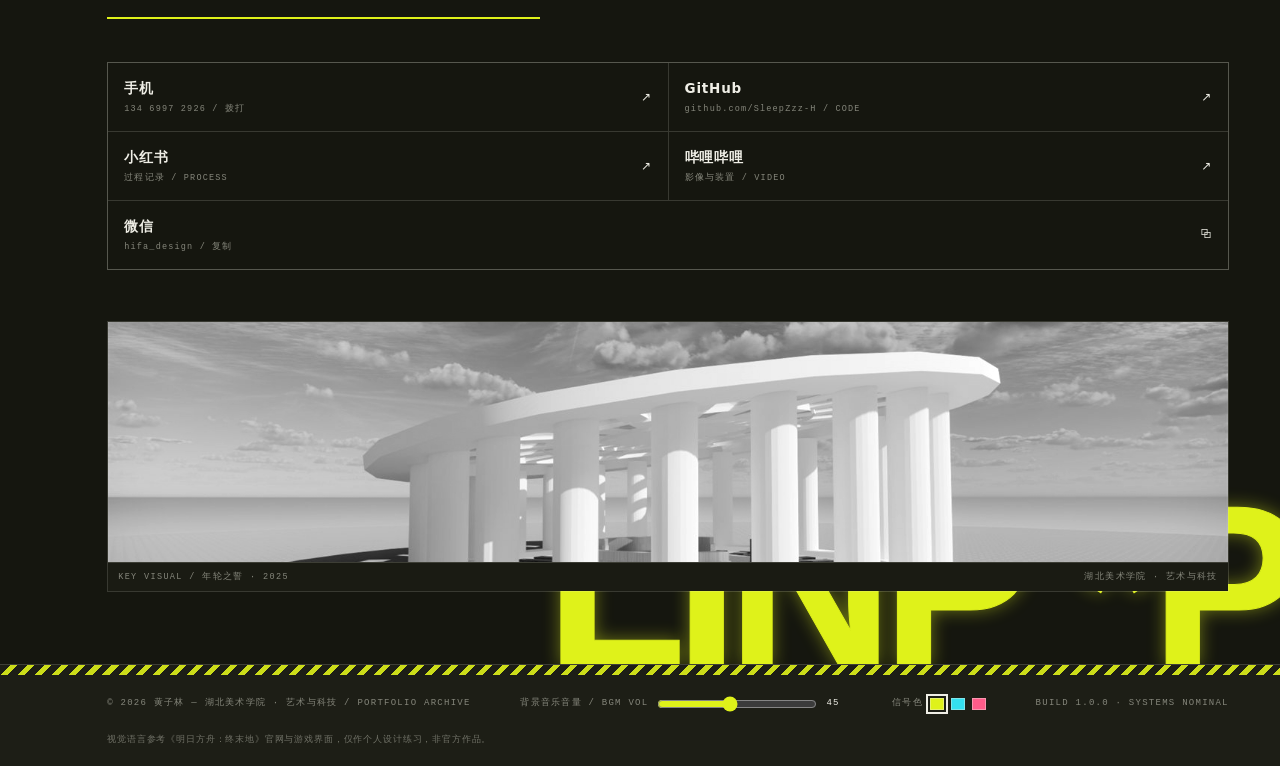
==== commit 03a84762: "Add refraction dispersion and optical flare layers" ====
--- a/index.html
+++ b/index.html
@@ -8,8 +8,8 @@
 <meta name="theme-color" content="#15160f" />
 <link rel="icon" href="data:image/svg+xml,%3Csvg xmlns='http://www.w3.org/2000/svg' viewBox='0 0 24 24'%3E%3Cpath d='M12 2 21 7v10l-9 5-9-5V7z' fill='none' stroke='%23e2f21a' stroke-width='1.6'/%3E%3Cpath d='M12 7.4 16.4 12 12 16.6 7.6 12z' fill='%23e2f21a'/%3E%3C/svg%3E" />
 <link rel="preload" href="assets/works/portrait.jpg" as="image" />
-<link rel="stylesheet" href="css/theme.css?v=13" />
-<link rel="stylesheet" href="css/style.css?v=13" />
+<link rel="stylesheet" href="css/theme.css?v=14" />
+<link rel="stylesheet" href="css/style.css?v=14" />
 <script type="importmap">
 {
   "imports": {
@@ -527,9 +527,9 @@
   <span class="lb-cap" id="lbCap"></span>
 </div>
 
-<script src="js/data.js?v=13"></script>
-<script src="js/main.js?v=13"></script>
-<script type="module" src="js/orbit3d.js?v=13"></script>
+<script src="js/data.js?v=14"></script>
+<script src="js/main.js?v=14"></script>
+<script type="module" src="js/orbit3d.js?v=14"></script>
 </body>
 </html>
 
@@ -542,3 +542,4 @@
 
 
 
+
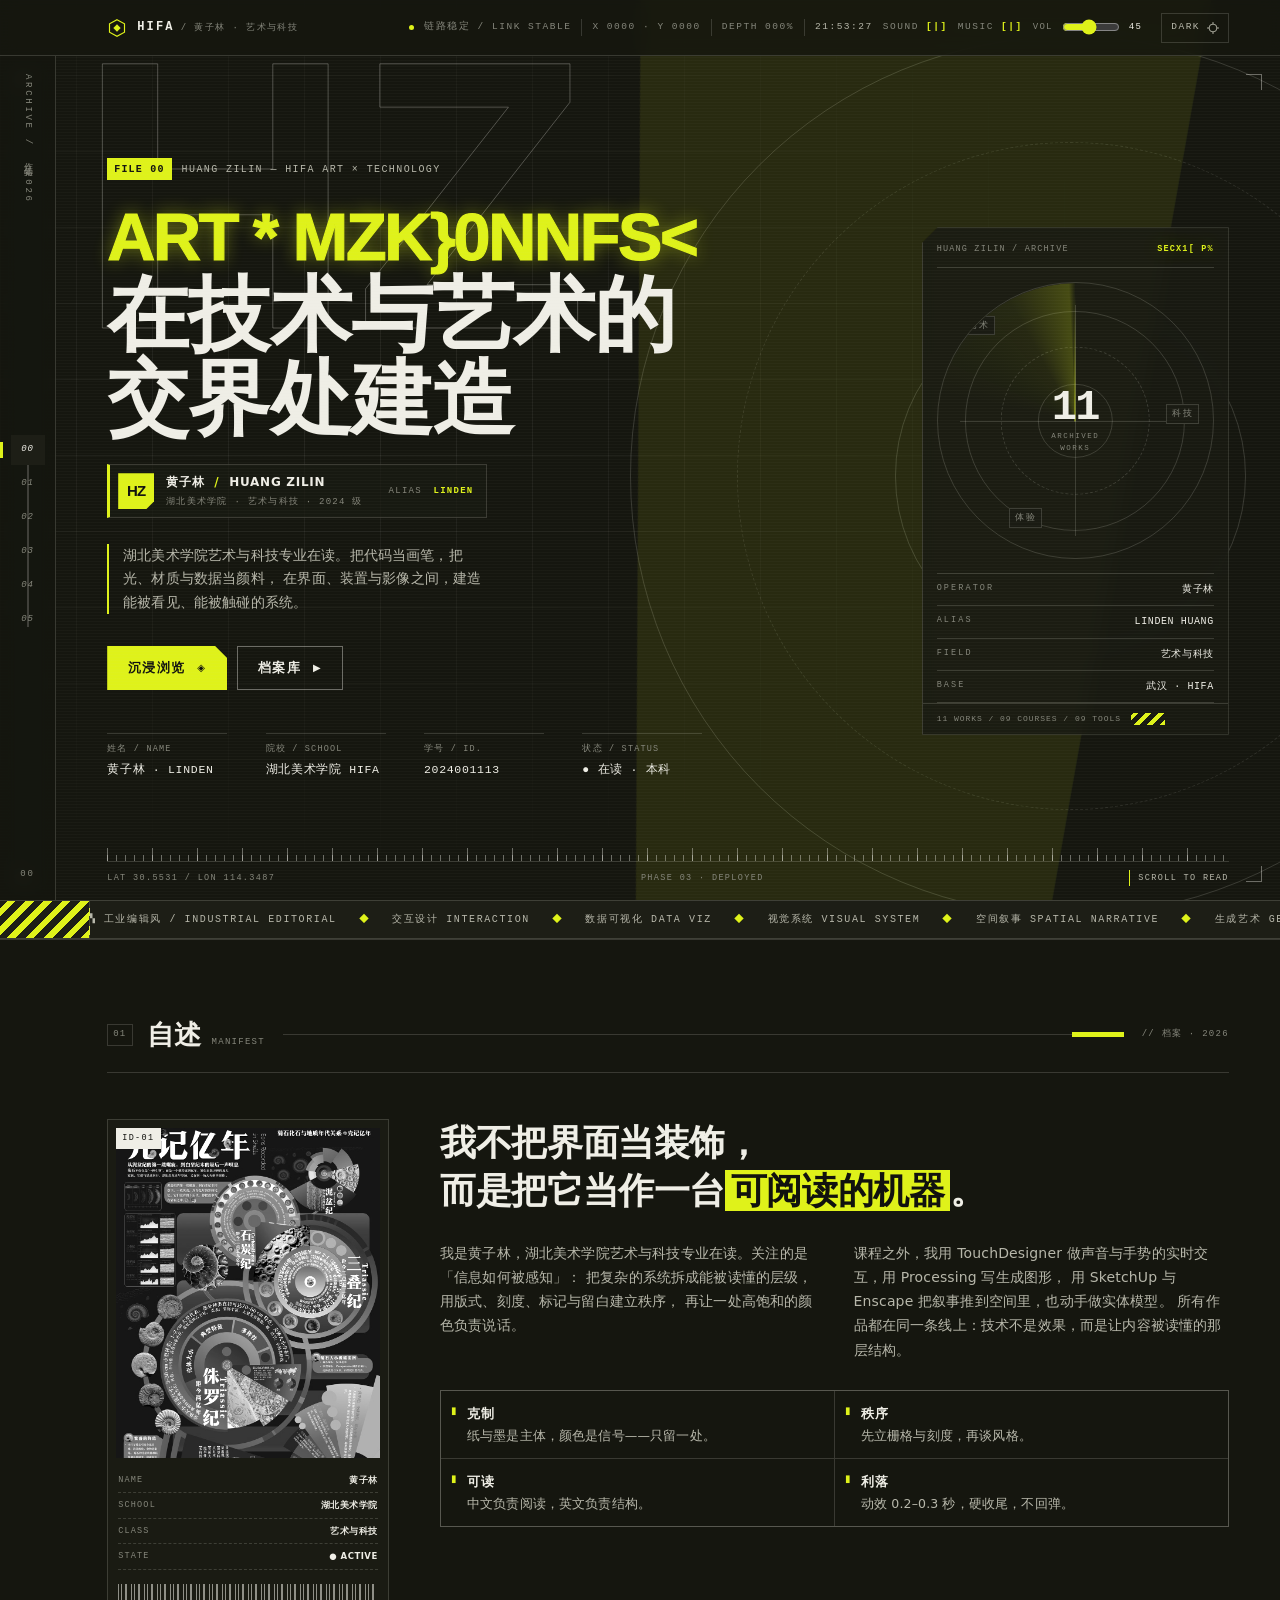
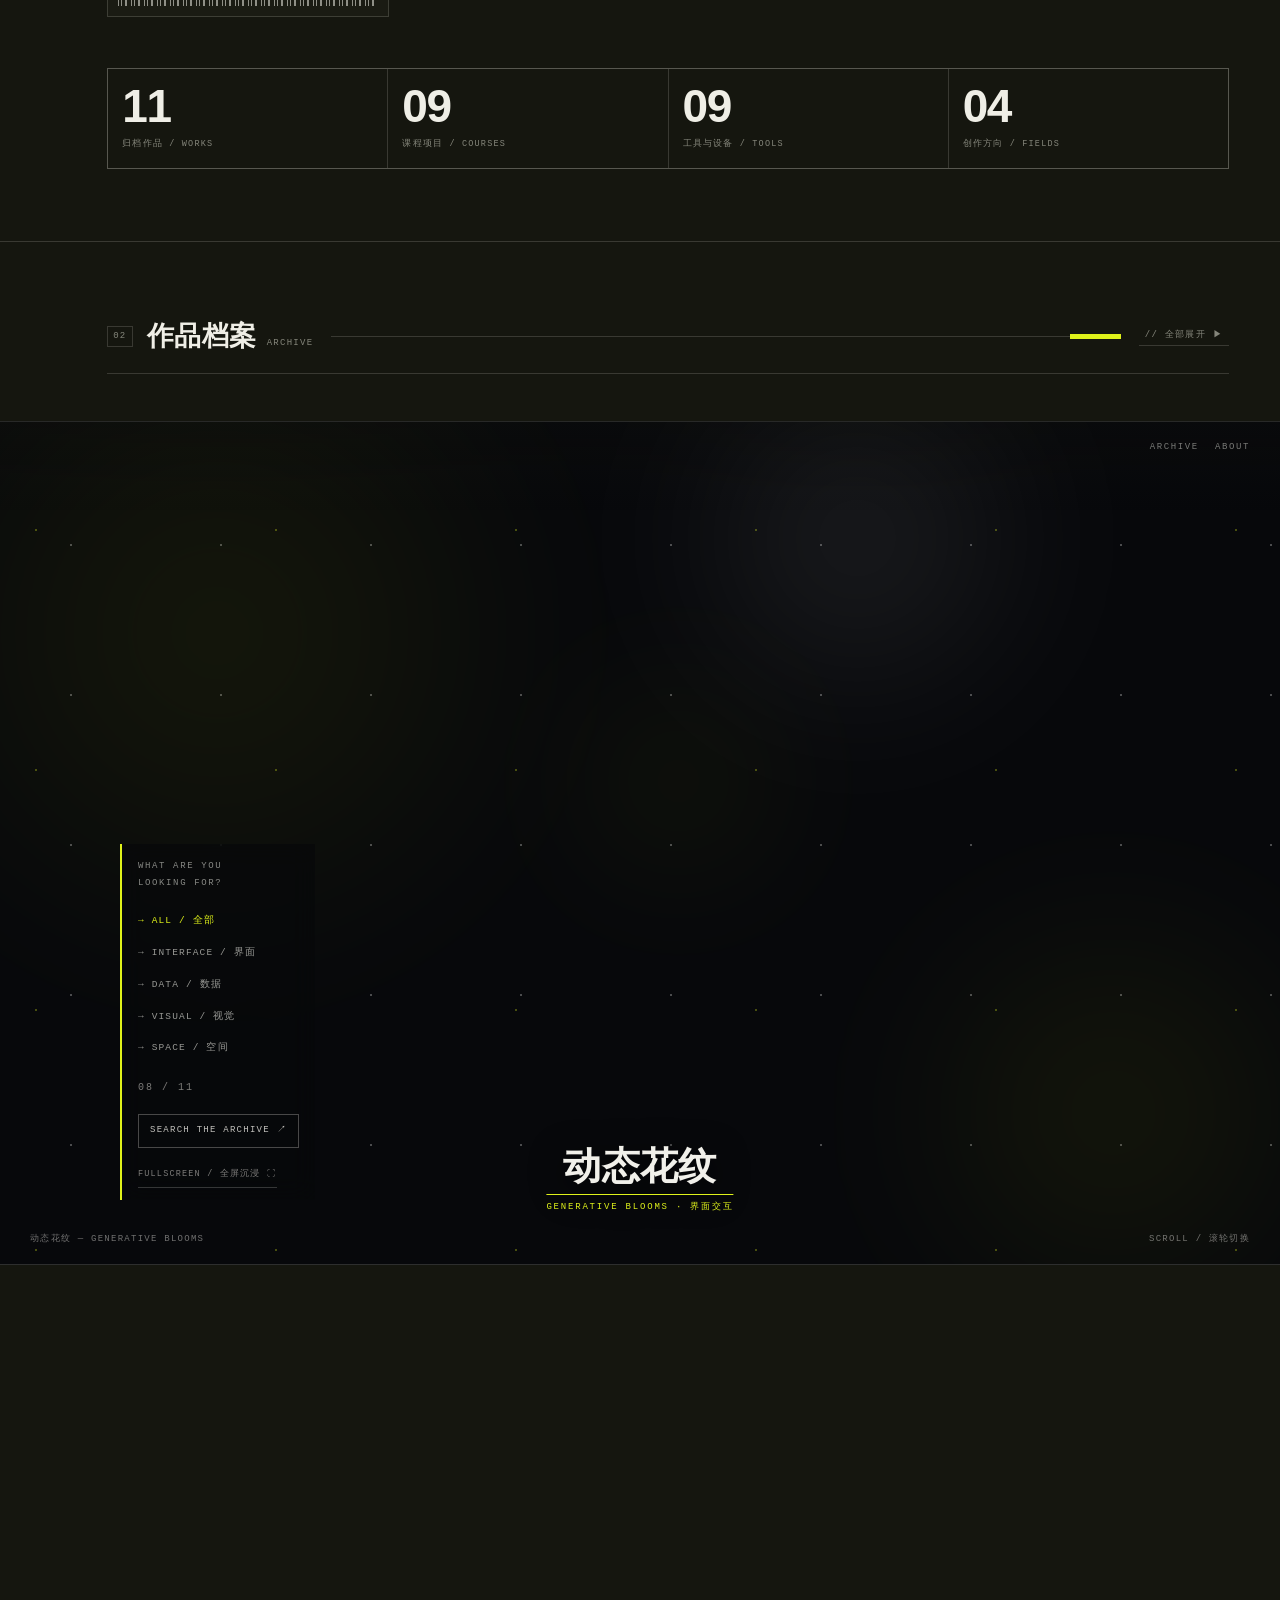
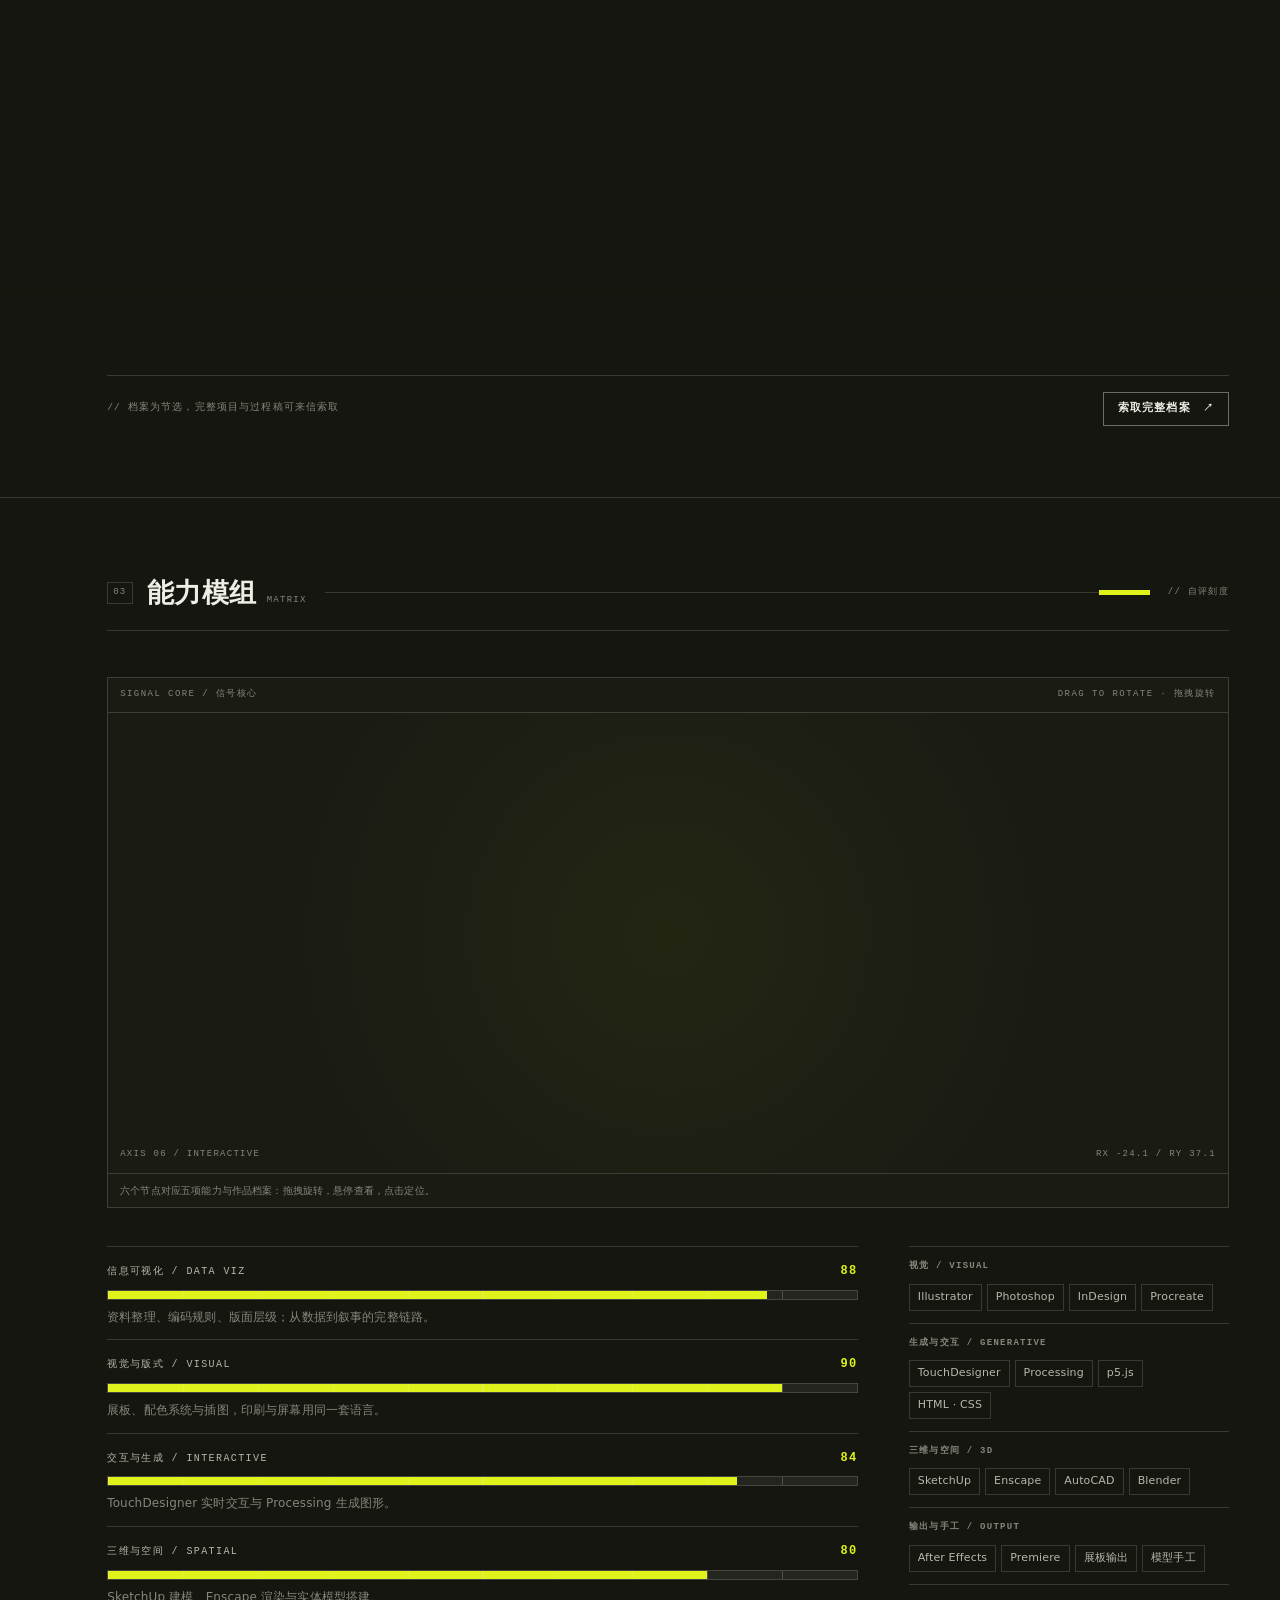
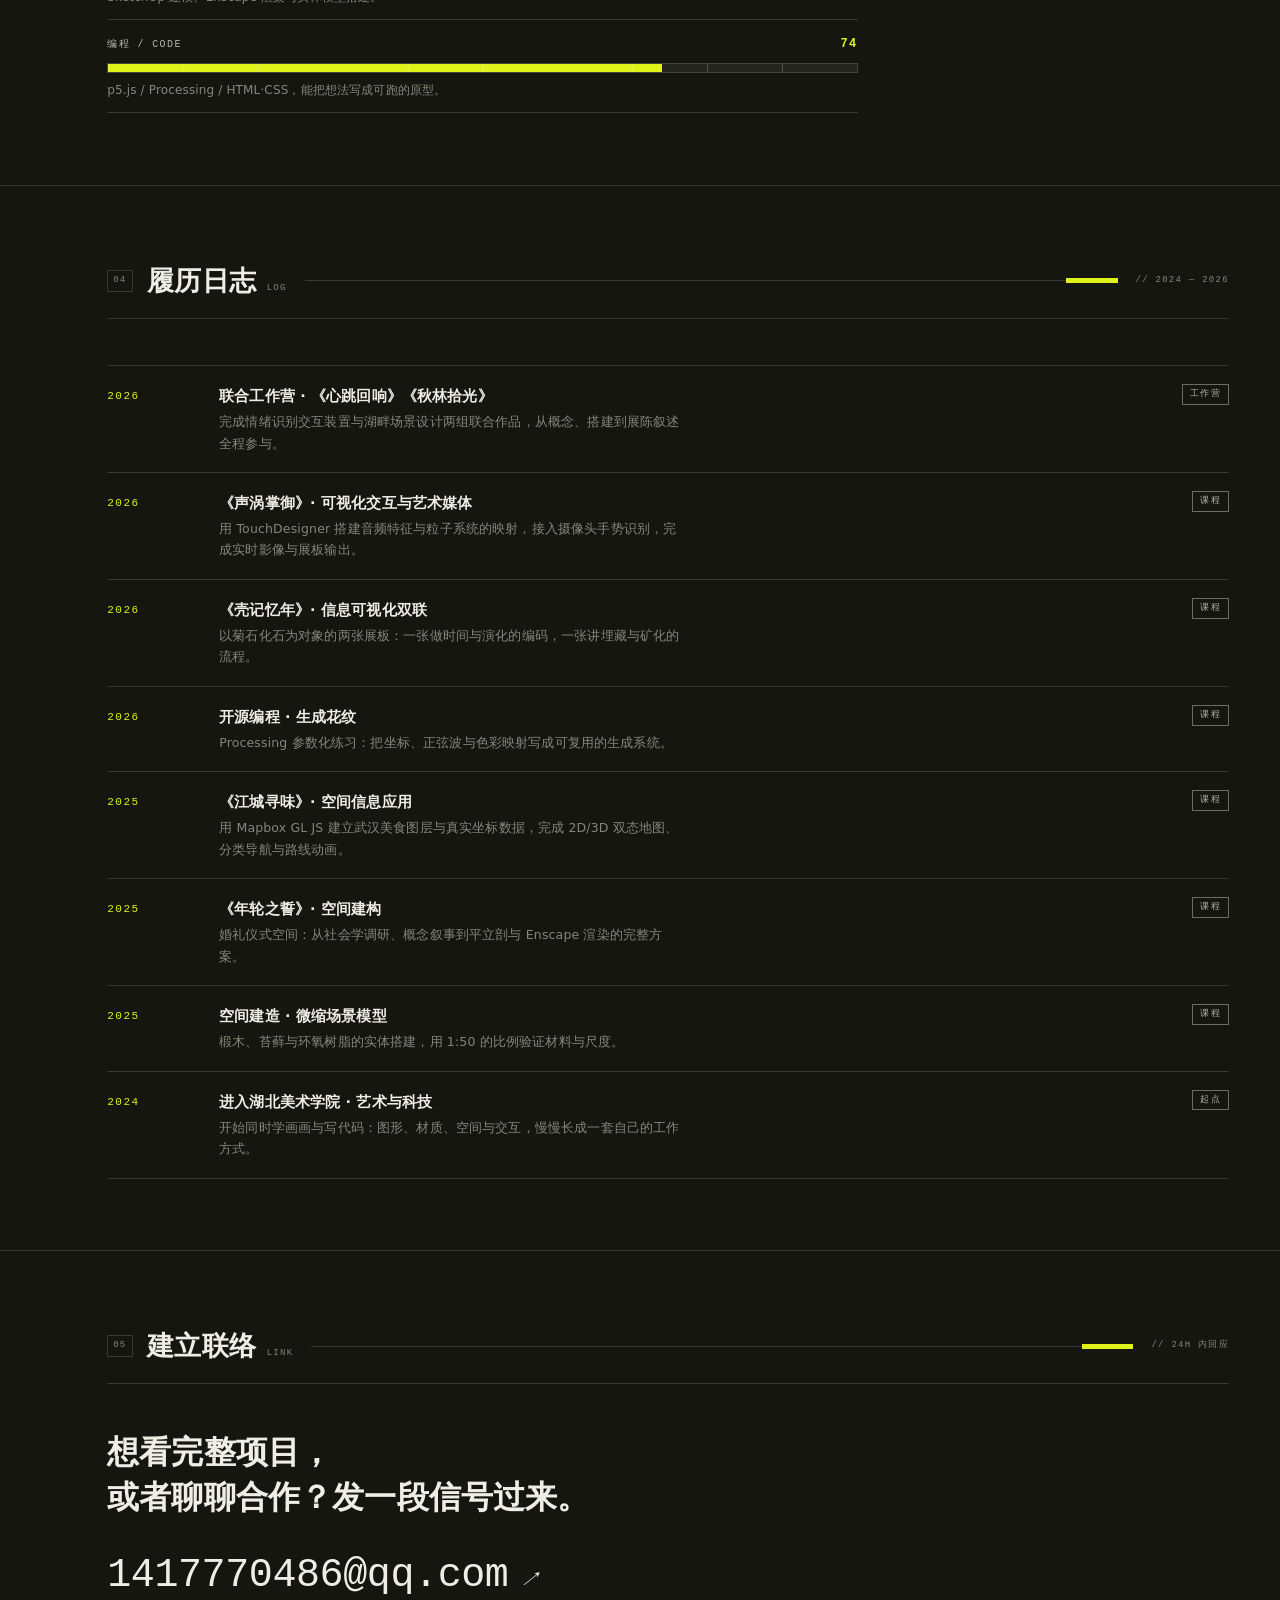
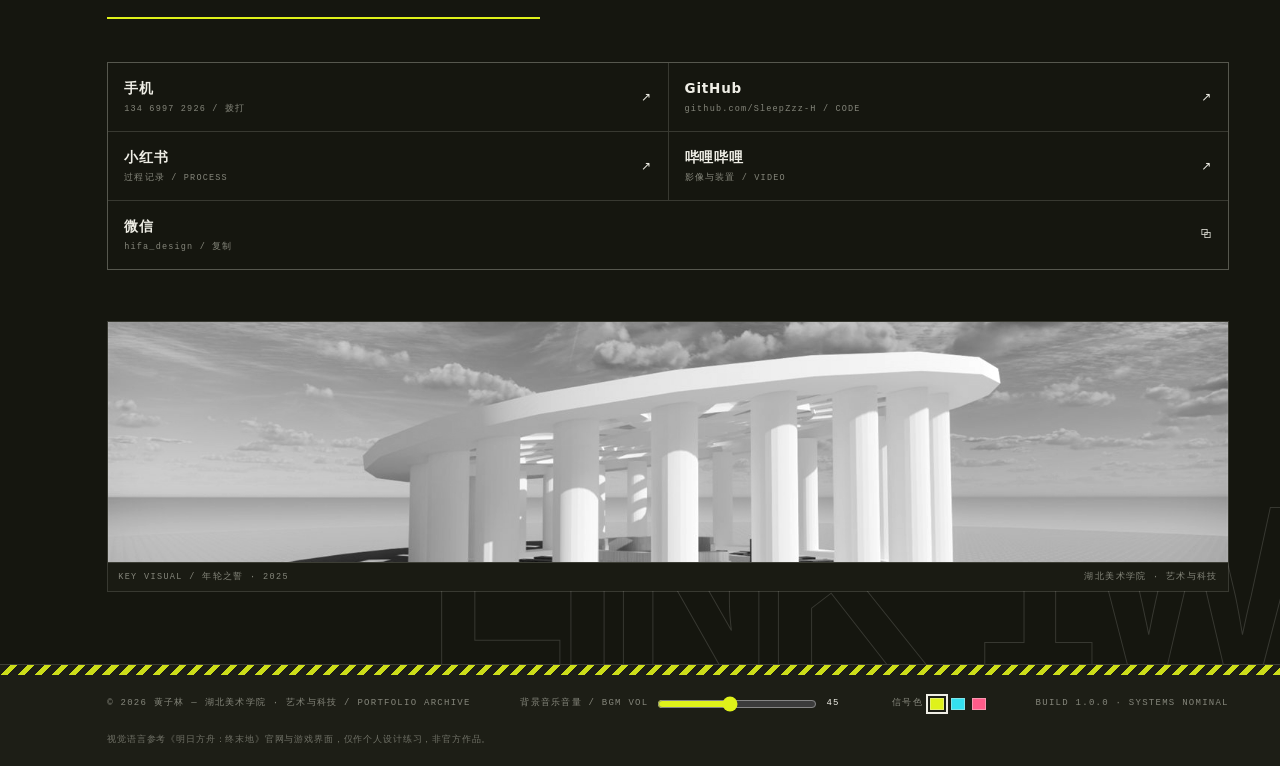
==== commit 74bc7d90: "Add full-screen immersive works experience" ====
--- a/index.html
+++ b/index.html
@@ -8,8 +8,8 @@
 <meta name="theme-color" content="#15160f" />
 <link rel="icon" href="data:image/svg+xml,%3Csvg xmlns='http://www.w3.org/2000/svg' viewBox='0 0 24 24'%3E%3Cpath d='M12 2 21 7v10l-9 5-9-5V7z' fill='none' stroke='%23e2f21a' stroke-width='1.6'/%3E%3Cpath d='M12 7.4 16.4 12 12 16.6 7.6 12z' fill='%23e2f21a'/%3E%3C/svg%3E" />
 <link rel="preload" href="assets/works/portrait.jpg" as="image" />
-<link rel="stylesheet" href="css/theme.css?v=14" />
-<link rel="stylesheet" href="css/style.css?v=14" />
+<link rel="stylesheet" href="css/theme.css?v=15" />
+<link rel="stylesheet" href="css/style.css?v=15" />
 <script type="importmap">
 {
   "imports": {
@@ -31,6 +31,13 @@
 <noscript><style>.boot{display:none}.reveal{opacity:1!important;transform:none!important;filter:none!important}</style></noscript>
 </head>
 <body>
+<script>
+if (new URLSearchParams(location.search).get('immersive') === '1') {
+  document.documentElement.classList.add('immersive');
+}
+</script>
+<a class="immersive-exit" href="index.html">← EXIT / 返回档案</a>
+<div class="immersive-head" aria-hidden="true"><span>HUANG ZILIN — SELECTED WORKS</span><span>11 WORKS / 2024—2026</span></div>
 
 <!-- ============ 启动屏 ============ -->
 <div class="boot" id="boot" aria-hidden="true">
@@ -155,8 +162,8 @@
       </p>
 
       <div class="hero-btns">
-        <a class="btn btn-solid" href="#works"><span>进入档案库</span><i class="btn-ico">▶</i></a>
-        <a class="btn btn-line" href="#link"><span>建立联络</span><i class="btn-ico">↗</i></a>
+        <a class="btn btn-solid" href="?immersive=1"><span>沉浸浏览</span><i class="btn-ico">◈</i></a>
+        <a class="btn btn-line" href="#works"><span>档案库</span><i class="btn-ico">▶</i></a>
       </div>
 
       <dl class="hero-meta">
@@ -309,6 +316,7 @@
           </ul>
           <span class="orbit-idx" id="orbitIndex">01 / 11</span>
           <button type="button" class="orbit-enter" id="orbitEnter">SEARCH THE ARCHIVE ↗</button>
+          <a class="orbit-full" href="?immersive=1">FULLSCREEN / 全屏沉浸 ⛶</a>
         </aside>
 
         <div class="orbit-top"><a href="#works">ARCHIVE</a><a href="#link">ABOUT</a></div>
@@ -527,9 +535,9 @@
   <span class="lb-cap" id="lbCap"></span>
 </div>
 
-<script src="js/data.js?v=14"></script>
-<script src="js/main.js?v=14"></script>
-<script type="module" src="js/orbit3d.js?v=14"></script>
+<script src="js/data.js?v=15"></script>
+<script src="js/main.js?v=15"></script>
+<script type="module" src="js/orbit3d.js?v=15"></script>
 </body>
 </html>
 
@@ -543,3 +551,4 @@
 
 
 
+
--- a/css/style.css
+++ b/css/style.css
@@ -37,6 +37,63 @@
   animation: skipPulse 2.2s ease-in-out infinite;
 }
 @keyframes skipPulse { 50% { opacity: .3; } }
+
+/* ---------- 沉浸模式：只剩三维作品场景 ---------- */
+.immersive-exit, .immersive-head { display: none; }
+html.immersive body { background: #07080b; }
+html.immersive .bar,
+html.immersive .rail,
+html.immersive .hero,
+html.immersive .ticker,
+html.immersive #manifest,
+html.immersive #capability,
+html.immersive #log,
+html.immersive #link,
+html.immersive .foot,
+html.immersive .coord-hud,
+html.immersive .crt { display: none !important; }
+html.immersive #works {
+  padding: 0; margin: 0; border: 0;
+}
+html.immersive #works .sec-head,
+html.immersive #works .filters,
+html.immersive #works .view-bar,
+html.immersive #works .sec-foot { display: none !important; }
+html.immersive .orbit-wrap { margin: 0; }
+html.immersive .orbit-wrap::before,
+html.immersive .orbit-wrap::after { display: none; }
+html.immersive .orbit-stage {
+  position: fixed; top: 0; left: 0;
+  width: 100vw; height: 100svh; min-height: 0;
+  border: 0; z-index: 2;
+}
+html.immersive .orbit-top { display: none; }
+html.immersive .orbit-panel {
+  left: clamp(18px, 2.2vw, 34px); bottom: 64px;
+}
+html.immersive .gl-caption { bottom: 38px; }
+html.immersive .immersive-exit {
+  display: flex; align-items: center;
+  position: fixed; left: clamp(18px, 2.2vw, 34px); top: 20px; z-index: 130;
+  padding: 7px 11px; border: 1px solid rgba(241, 240, 234, .28);
+  font-family: var(--font-mono); font-size: 9px; letter-spacing: .16em;
+  color: rgba(241, 240, 234, .8);
+  background: rgba(8, 9, 11, .45); backdrop-filter: blur(8px);
+  transition: background var(--dur), color var(--dur), border-color var(--dur);
+}
+html.immersive .immersive-exit:hover {
+  background: var(--signal); color: var(--on-signal); border-color: var(--signal);
+}
+html.immersive .immersive-head {
+  display: flex; justify-content: space-between; gap: 16px;
+  position: fixed; right: clamp(18px, 2.2vw, 34px); top: 24px; z-index: 130;
+  font-family: var(--font-mono); font-size: 9px; letter-spacing: .16em;
+  color: rgba(241, 240, 234, .45); pointer-events: none;
+}
+@media (max-width: 719px) {
+  html.immersive .immersive-head { display: none; }
+  html.immersive .orbit-panel { left: 14px; right: 14px; bottom: 54px; }
+}
 
 /* ---------- 开场四段式：文字 → logo → 左移闪烁 → 信息 ---------- */
 .intro-line {
@@ -999,6 +1056,14 @@
 .view-switch button:hover { color: var(--ink); background: var(--paper-2); }
 .view-switch button.is-on { background: var(--signal); color: var(--on-signal); font-weight: 700; }
 .view-hint { font-family: var(--font-mono); font-size: 9px; letter-spacing: .14em; color: var(--ink-mute); }
+.view-immersive {
+  padding: 7px 11px; border: 1px solid var(--line);
+  font-family: var(--font-mono); font-size: 9.5px; letter-spacing: .12em;
+  color: var(--ink-soft); white-space: nowrap;
+  transition: background var(--dur), color var(--dur), border-color var(--dur);
+}
+.view-immersive:hover { background: var(--signal); color: var(--on-signal); border-color: var(--signal); }
+@media (max-width: 719px) { .view-immersive { display: none; } }
 
 .focus-stage[hidden] { display: none; }
 .focus-main {
@@ -1248,6 +1313,15 @@
   transition: background var(--dur), color var(--dur), border-color var(--dur);
 }
 .orbit-enter:hover { background: var(--signal); color: var(--on-signal); border-color: var(--signal); }
+.orbit-full {
+  align-self: flex-start;
+  padding: 5px 0;
+  font-family: var(--font-mono); font-size: 8.5px; letter-spacing: .14em;
+  color: rgba(241, 240, 234, .5);
+  border-bottom: 1px solid rgba(241, 240, 234, .2);
+  transition: color var(--dur), border-color var(--dur);
+}
+.orbit-full:hover { color: var(--signal); border-color: var(--signal); }
 .orbit-top {
   position: absolute; right: clamp(16px, 2.4vw, 30px); top: 18px; z-index: 40;
   display: flex; gap: 16px;
@@ -1874,3 +1948,12 @@
   }
 }
 
+
+@media (max-width: 719px) {
+  html.immersive .orbit-panel {
+    top: auto !important;
+    bottom: 54px; left: 14px; right: 14px;
+  }
+  html.immersive .orbit-stage { background: #08090b; }
+  html.immersive .gl-caption { bottom: 28px; }
+}
